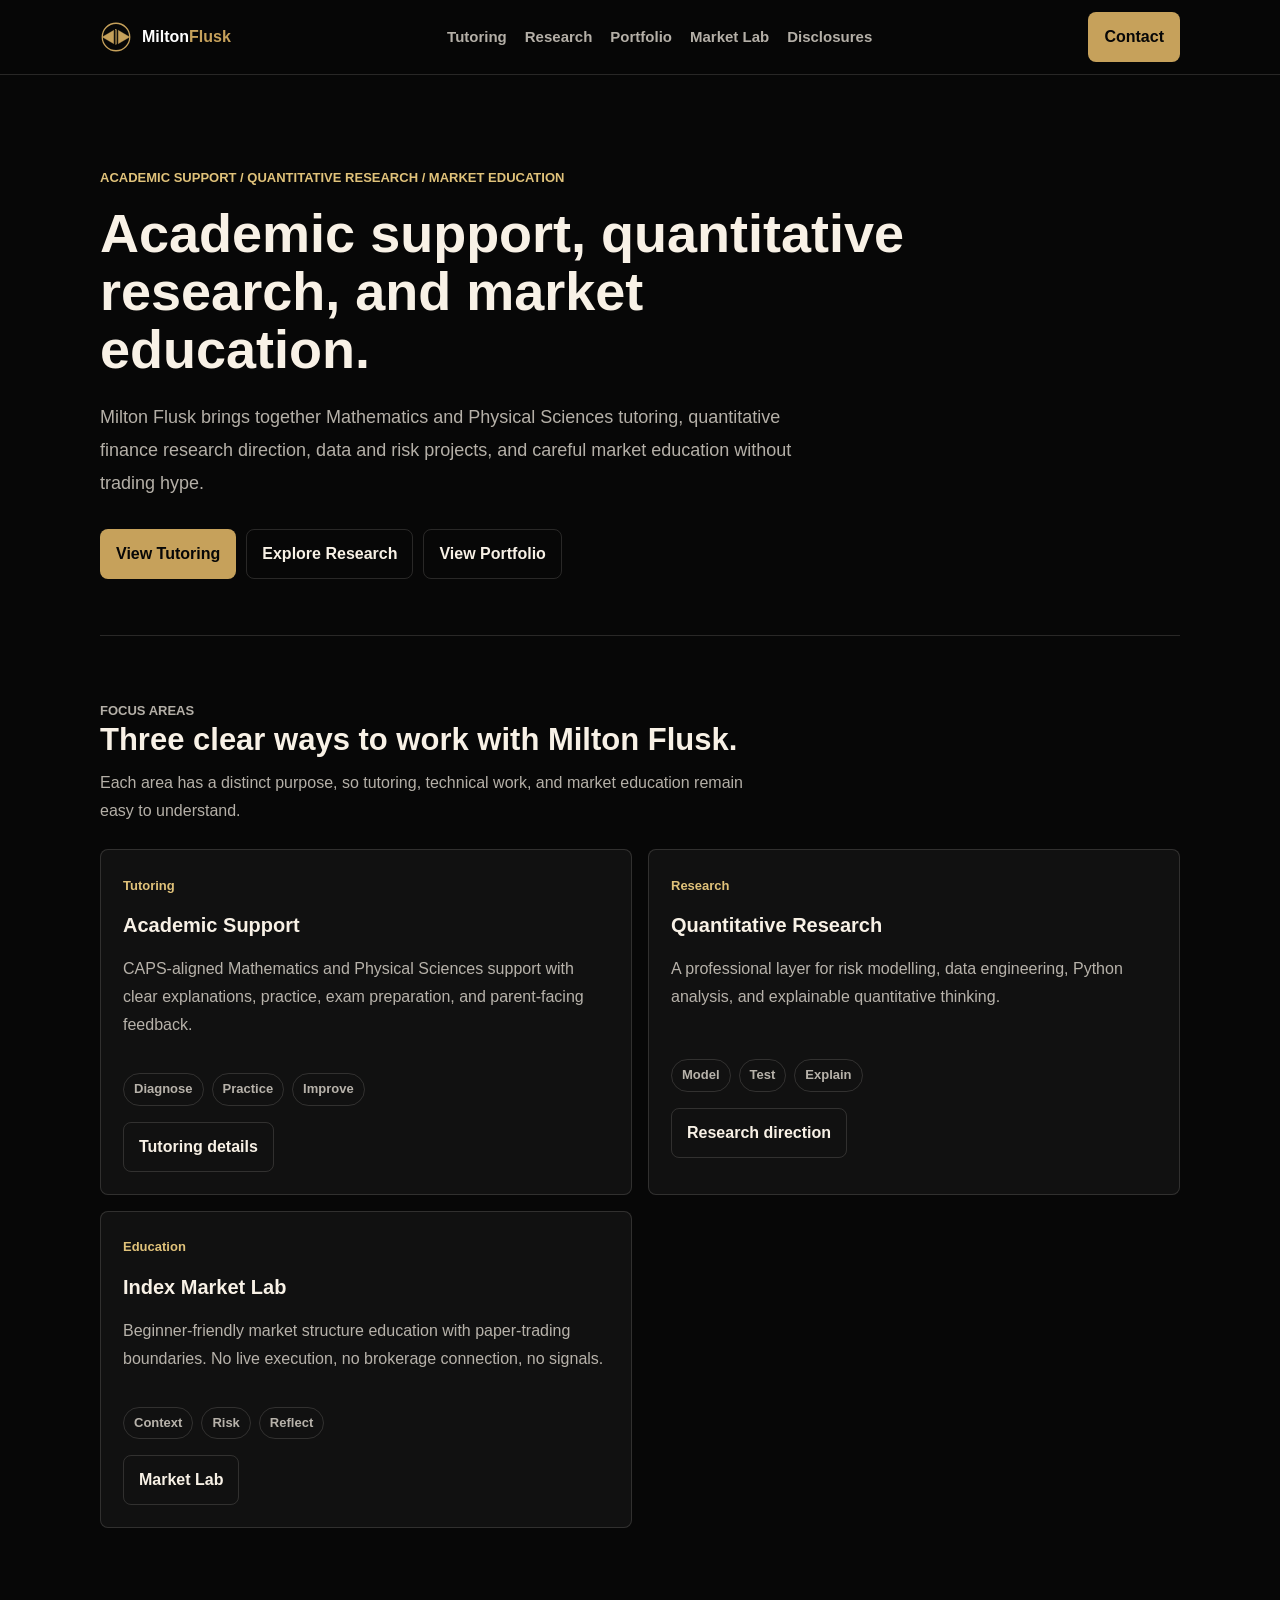
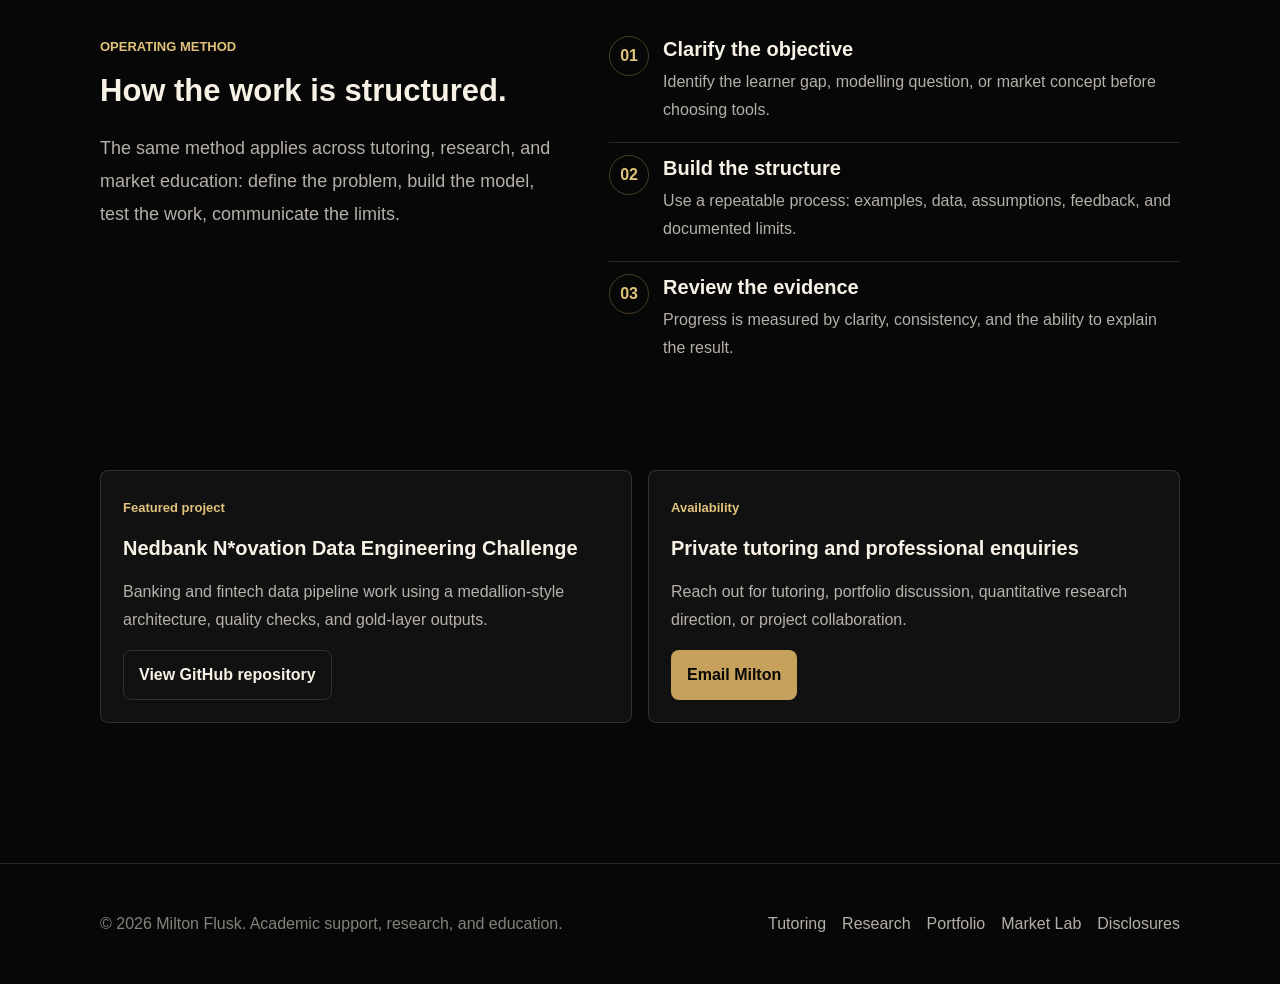
==== index.html @ 4f345296 "Simplify website design" ====
<!DOCTYPE html>
<html lang="en">

<head>
    <meta charset="UTF-8" />
    <meta name="viewport" content="width=device-width, initial-scale=1.0" />
    <title>Milton Flusk | Academic Support, Quantitative Research & Market Education</title>
    <meta name="description"
        content="Milton Flusk offers Mathematics and Physical Sciences tutoring, quantitative research direction, data and risk projects, and beginner-friendly market education." />
    <link rel="stylesheet" href="css/style.css" />
    <link rel="icon" type="image/svg+xml"
        href="data:image/svg+xml,%3Csvg%20xmlns%3D%27http%3A//www.w3.org/2000/svg%27%20viewBox%3D%270%200%20100%20100%27%3E%3Ccircle%20cx%3D%2750%27%20cy%3D%2750%27%20r%3D%2745%27%20fill%3D%27%2523c6a15b%27/%3E%3Cpolygon%20points%3D%275%2C50%2043%2C28%2043%2C72%27%20fill%3D%27%2523070707%27/%3E%3Cpolygon%20points%3D%2795%2C50%2057%2C28%2057%2C72%27%20fill%3D%27%2523070707%27/%3E%3Cline%20x1%3D%2750%27%20y1%3D%2725%27%20x2%3D%2750%27%20y2%3D%2775%27%20stroke%3D%27%2523070707%27%20stroke-width%3D%273%27/%3E%3C/svg%3E" />
</head>

<body>
    <a class="skip-link" href="#main-content">Skip to main content</a>

    <header class="site-header">
        <div class="shell site-nav">
            <a class="brand" href="index.html" aria-label="Milton Flusk home">
                <svg class="brand-mark" viewBox="0 0 100 100" aria-hidden="true" focusable="false">
                    <circle class="mark-ring" cx="50" cy="50" r="43"></circle>
                    <polygon class="mark-left" points="7,50 43,29 43,71"></polygon>
                    <polygon class="mark-right" points="93,50 57,29 57,71"></polygon>
                    <rect class="mark-line" x="49" y="27" width="2.5" height="46"></rect>
                </svg>
                <span>Milton<span>Flusk</span></span>
            </a>
            <nav class="nav-links" data-nav-links aria-label="Primary navigation">
                <a href="tutoring/index.html">Tutoring</a>
                <a href="research/index.html">Research</a>
                <a href="portfolio/index.html">Portfolio</a>
                <a href="market-lab/index.html">Market Lab</a>
                <a href="disclosures/index.html">Disclosures</a>
            </nav>
            <a class="nav-cta" href="mailto:info@miltonflusk.com?subject=Milton%20Flusk%20Enquiry">Contact</a>
            <button class="mobile-toggle" type="button" data-mobile-toggle aria-expanded="false"
                aria-label="Toggle navigation">
                <span></span><span></span><span></span>
            </button>
        </div>
    </header>

    <main class="page-main" id="main-content">
        <section class="shell hero">
            <div class="hero-copy">
                <p class="eyebrow">Academic Support / Quantitative Research / Market Education</p>
                <h1>Academic support, quantitative research, and market education.</h1>
                <p class="lead">
                    Milton Flusk brings together Mathematics and Physical Sciences tutoring, quantitative finance
                    research direction, data and risk projects, and careful market education without trading hype.
                </p>
                <div class="actions">
                    <a class="btn" href="tutoring/index.html">View Tutoring</a>
                    <a class="btn-secondary" href="research/index.html">Explore Research</a>
                    <a class="btn-secondary" href="portfolio/index.html">View Portfolio</a>
                </div>
            </div>
        </section>

        <section class="shell section">
            <div class="section-head">
                <div>
                    <p class="eyebrow">Focus areas</p>
                    <h2>Three clear ways to work with Milton Flusk.</h2>
                </div>
                <p>Each area has a distinct purpose, so tutoring, technical work, and market education remain easy to
                    understand.</p>
            </div>

            <div class="grid three">
                <article class="panel accent path-card">
                    <div>
                        <div class="path-topline">
                            <span class="tag">Tutoring</span>
                        </div>
                        <h3>Academic Support</h3>
                        <p>
                            CAPS-aligned Mathematics and Physical Sciences support with clear explanations, practice,
                            exam preparation, and parent-facing feedback.
                        </p>
                    </div>
                    <div>
                        <div class="checkpoint-strip" aria-label="Academic checkpoints">
                            <span class="step-chip">Diagnose</span>
                            <span class="step-chip">Practice</span>
                            <span class="step-chip">Improve</span>
                        </div>
                        <a class="btn-secondary" href="tutoring/index.html">Tutoring details</a>
                    </div>
                </article>

                <article class="panel teal path-card">
                    <div>
                        <div class="path-topline">
                            <span class="tag teal">Research</span>
                        </div>
                        <h3>Quantitative Research</h3>
                        <p>
                            A professional layer for risk modelling, data engineering, Python analysis, and explainable
                            quantitative thinking.
                        </p>
                    </div>
                    <div>
                        <div class="checkpoint-strip" aria-label="Research checkpoints">
                            <span class="step-chip">Model</span>
                            <span class="step-chip">Test</span>
                            <span class="step-chip">Explain</span>
                        </div>
                        <a class="btn-secondary" href="research/index.html">Research direction</a>
                    </div>
                </article>

                <article class="panel red path-card">
                    <div>
                        <div class="path-topline">
                            <span class="tag red">Education</span>
                        </div>
                        <h3>Index Market Lab</h3>
                        <p>
                            Beginner-friendly market structure education with paper-trading boundaries. No live
                            execution, no brokerage connection, no signals.
                        </p>
                    </div>
                    <div>
                        <div class="checkpoint-strip" aria-label="Market Lab checkpoints">
                            <span class="step-chip">Context</span>
                            <span class="step-chip">Risk</span>
                            <span class="step-chip">Reflect</span>
                        </div>
                        <a class="btn-secondary" href="market-lab/index.html">Market Lab</a>
                    </div>
                </article>
            </div>
        </section>

        <section class="shell section split">
            <div>
                <p class="eyebrow">Operating method</p>
                <h2>How the work is structured.</h2>
                <p class="lead">
                    The same method applies across tutoring, research, and market education: define the problem, build
                    the model, test the work, communicate the limits.
                </p>
            </div>
            <div class="feature-list">
                <div class="feature-row">
                    <div class="feature-index">01</div>
                    <div>
                        <h3>Clarify the objective</h3>
                        <p>Identify the learner gap, modelling question, or market concept before choosing tools.</p>
                    </div>
                </div>
                <div class="feature-row">
                    <div class="feature-index">02</div>
                    <div>
                        <h3>Build the structure</h3>
                        <p>Use a repeatable process: examples, data, assumptions, feedback, and documented limits.</p>
                    </div>
                </div>
                <div class="feature-row">
                    <div class="feature-index">03</div>
                    <div>
                        <h3>Review the evidence</h3>
                        <p>Progress is measured by clarity, consistency, and the ability to explain the result.</p>
                    </div>
                </div>
            </div>
        </section>

        <section class="shell section">
            <div class="grid two">
                <article class="panel">
                    <span class="tag green">Featured project</span>
                    <h3>Nedbank N*ovation Data Engineering Challenge</h3>
                    <p>
                        Banking and fintech data pipeline work using a medallion-style architecture, quality checks, and
                        gold-layer outputs.
                    </p>
                    <a class="btn-secondary"
                        href="https://github.com/MiltonFlusk/novation-data-engineering-challenge" target="_blank"
                        rel="noreferrer">View GitHub repository</a>
                </article>
                <article class="panel">
                    <span class="tag">Availability</span>
                    <h3>Private tutoring and professional enquiries</h3>
                    <p>
                        Reach out for tutoring, portfolio discussion, quantitative research direction, or project
                        collaboration.
                    </p>
                    <a class="btn" href="mailto:info@miltonflusk.com?subject=Milton%20Flusk%20Enquiry">Email Milton</a>
                </article>
            </div>
        </section>
    </main>

    <footer class="site-footer">
        <div class="shell footer-inner">
            <p>&copy; 2026 Milton Flusk. Academic support, research, and education.</p>
            <nav class="footer-links" aria-label="Footer navigation">
                <a href="tutoring/index.html">Tutoring</a>
                <a href="research/index.html">Research</a>
                <a href="portfolio/index.html">Portfolio</a>
                <a href="market-lab/index.html">Market Lab</a>
                <a href="disclosures/index.html">Disclosures</a>
            </nav>
        </div>
    </footer>

    <script src="js/script.js"></script>
</body>

</html>
---- css/style.css ----
/* Milton Flusk Website - Calm Academic Brand System */

:root {
    --ink: #070707;
    --ink-2: #10100e;
    --surface: rgba(255, 255, 255, 0.045);
    --surface-soft: rgba(255, 255, 255, 0.028);
    --line: rgba(247, 241, 230, 0.14);
    --line-strong: rgba(198, 161, 91, 0.34);
    --text: #f8f1e6;
    --muted: rgba(248, 241, 230, 0.72);
    --soft: rgba(248, 241, 230, 0.52);
    --gold: #c6a15b;
    --gold-2: #e0c27a;
    --teal: #8ccfca;
    --green: #a8d7a3;
    --red: #e4a09b;
    --radius: 8px;
}

* {
    box-sizing: border-box;
}

html {
    scroll-behavior: smooth;
}

body {
    margin: 0;
    min-height: 100vh;
    background: var(--ink);
    color: var(--text);
    font-family: Inter, "DM Sans", Arial, sans-serif;
    line-height: 1.75;
    overflow-x: hidden;
}

::selection {
    background: var(--gold);
    color: var(--ink);
}

:focus-visible {
    outline: 3px solid var(--gold-2);
    outline-offset: 3px;
}

a {
    color: inherit;
    transition: color 0.18s ease, border-color 0.18s ease, background 0.18s ease;
}

button,
input,
textarea,
select {
    font: inherit;
}

img,
canvas {
    max-width: 100%;
}

.shell {
    width: min(1080px, calc(100% - 40px));
    margin: 0 auto;
}

.skip-link {
    position: fixed;
    left: 16px;
    top: 16px;
    z-index: 120;
    transform: translateY(-160%);
    border-radius: var(--radius);
    background: var(--gold-2);
    color: var(--ink);
    padding: 10px 14px;
    text-decoration: none;
    font-weight: 800;
}

.skip-link:focus {
    transform: translateY(0);
}

.site-header {
    position: sticky;
    top: 0;
    z-index: 80;
    border-bottom: 1px solid var(--line);
    background: rgba(7, 7, 7, 0.94);
    backdrop-filter: blur(12px);
}

.site-nav {
    min-height: 74px;
    display: flex;
    align-items: center;
    justify-content: space-between;
    gap: 22px;
}

.brand {
    display: inline-flex;
    align-items: center;
    gap: 10px;
    color: #fff;
    font-weight: 800;
    text-decoration: none;
}

.brand-mark {
    width: 32px;
    height: 32px;
    flex: 0 0 32px;
}

.brand-mark .mark-ring {
    fill: transparent;
    stroke: var(--gold);
    stroke-width: 4;
}

.brand-mark .mark-left,
.brand-mark .mark-right,
.brand-mark .mark-line {
    fill: var(--gold);
    stroke: var(--gold);
}

.brand span span {
    color: var(--gold);
}

.nav-links {
    display: flex;
    align-items: center;
    justify-content: flex-end;
    gap: 18px;
    flex-wrap: wrap;
}

.nav-links a {
    color: var(--muted);
    text-decoration: none;
    font-size: 15px;
    font-weight: 650;
    letter-spacing: 0;
}

.nav-links a:hover,
.nav-links a[aria-current="page"] {
    color: var(--gold-2);
}

.nav-cta,
.btn,
.btn-secondary,
.btn-danger {
    display: inline-flex;
    align-items: center;
    justify-content: center;
    min-height: 44px;
    border-radius: var(--radius);
    padding: 10px 15px;
    border: 1px solid transparent;
    color: inherit;
    font-weight: 750;
    text-decoration: none;
    cursor: pointer;
}

.nav-cta,
.btn {
    background: var(--gold);
    color: var(--ink);
}

.nav-cta:hover,
.btn:hover {
    background: var(--gold-2);
}

.btn-secondary {
    border-color: var(--line);
    background: transparent;
    color: var(--text);
}

.btn-secondary:hover {
    border-color: var(--line-strong);
    color: var(--gold-2);
}

.btn-danger {
    border-color: rgba(228, 160, 155, 0.42);
    background: rgba(228, 160, 155, 0.08);
    color: #ffdeda;
}

.mobile-toggle {
    display: none;
    width: 44px;
    height: 44px;
    border: 1px solid var(--line);
    border-radius: var(--radius);
    background: transparent;
    color: var(--text);
    cursor: pointer;
}

.mobile-toggle span {
    display: block;
    width: 18px;
    height: 2px;
    margin: 5px auto;
    background: currentColor;
}

.page-main {
    padding: 34px 0 86px;
}

.hero {
    display: grid;
    grid-template-columns: minmax(0, 1fr) minmax(260px, 360px);
    gap: 44px;
    align-items: center;
    padding: 58px 0 56px;
    border-bottom: 1px solid var(--line);
}

.hero.compact {
    grid-template-columns: minmax(0, 1fr) minmax(240px, 320px);
}

.hero-copy {
    min-width: 0;
}

.hero-copy:only-child {
    grid-column: 1 / -1;
}

.eyebrow {
    margin: 0 0 14px;
    color: var(--gold-2);
    font-size: 13px;
    font-weight: 800;
    letter-spacing: 0;
    text-transform: uppercase;
}

h1,
h2,
h3,
p {
    overflow-wrap: anywhere;
}

h1 {
    max-width: 820px;
    margin: 0;
    font-size: 54px;
    line-height: 1.08;
    letter-spacing: 0;
}

h2 {
    margin: 0;
    font-size: 31px;
    line-height: 1.18;
    letter-spacing: 0;
}

h3 {
    margin: 0;
    font-size: 20px;
    line-height: 1.35;
}

.lead {
    max-width: 720px;
    margin: 22px 0 0;
    color: var(--muted);
    font-size: 18px;
    line-height: 1.85;
}

.actions {
    display: flex;
    flex-wrap: wrap;
    gap: 10px;
    margin-top: 28px;
}

.graphic-panel {
    position: relative;
    min-height: auto;
    border: 1px solid var(--line);
    border-left: 3px solid var(--gold);
    border-radius: var(--radius);
    background: var(--surface-soft);
    padding: 22px;
    overflow: hidden;
}

.graphic-overlay {
    position: static;
    display: grid;
    gap: 8px;
}

.graphic-title {
    margin: 0;
    color: #fff;
    font-weight: 800;
}

.graphic-caption {
    margin: 0;
    color: var(--muted);
    font-size: 15px;
}

.section {
    padding: 54px 0;
}

.mission-panel,
.next-step-panel {
    display: grid;
    grid-template-columns: minmax(0, 0.9fr) minmax(0, 1.1fr);
    gap: 22px;
    align-items: start;
    border-top: 1px solid var(--line);
    border-bottom: 1px solid var(--line);
    background: transparent;
    padding: 34px 0;
    box-shadow: none;
}

.mission-panel h2,
.next-step-panel h2 {
    margin-top: 8px;
}

.mission-panel p,
.next-step-panel p {
    color: var(--muted);
}

.path-card {
    min-height: 0;
    display: grid;
    gap: 18px;
}

.path-topline {
    display: flex;
    align-items: center;
    justify-content: space-between;
    gap: 10px;
    flex-wrap: wrap;
}

.level-tag,
.step-chip {
    display: inline-flex;
    align-items: center;
    min-height: 28px;
    border: 1px solid var(--line);
    border-radius: 999px;
    padding: 4px 10px;
    color: var(--muted);
    background: transparent;
    font-size: 13px;
    font-weight: 700;
}

.checkpoint-strip {
    display: flex;
    gap: 8px;
    flex-wrap: wrap;
    margin-top: 16px;
}

.checkpoint-strip + .btn,
.checkpoint-strip + .btn-secondary {
    margin-top: 16px;
}

.section-head {
    max-width: 800px;
    margin-bottom: 24px;
}

.section-head p {
    max-width: 680px;
    margin: 10px 0 0;
    color: var(--muted);
}

.grid {
    display: grid;
    gap: 16px;
}

.grid.two {
    grid-template-columns: repeat(2, minmax(0, 1fr));
}

.grid.three,
.grid.four {
    grid-template-columns: repeat(2, minmax(0, 1fr));
}

.panel {
    border: 1px solid var(--line);
    border-radius: var(--radius);
    background: var(--surface);
    padding: 22px;
}

.panel:hover {
    border-color: var(--line-strong);
}

.panel.accent,
.panel.teal,
.panel.red {
    border-color: var(--line);
    background: var(--surface);
}

.panel p,
.panel li {
    color: var(--muted);
}

.panel p:last-child,
.panel ul:last-child,
.panel ol:last-child {
    margin-bottom: 0;
}

.panel ul,
.panel ol {
    padding-left: 20px;
}

.tag {
    display: inline-flex;
    align-items: center;
    min-height: 28px;
    margin-bottom: 12px;
    border-radius: 999px;
    color: var(--gold-2);
    font-size: 13px;
    font-weight: 800;
    letter-spacing: 0;
}

.tag.teal,
.tag.green,
.tag.red {
    color: var(--gold-2);
    background: transparent;
}

.feature-list {
    display: grid;
    gap: 12px;
}

.feature-row {
    display: grid;
    grid-template-columns: 40px minmax(0, 1fr);
    gap: 14px;
    align-items: start;
    border-bottom: 1px solid var(--line);
    padding: 0 0 18px;
}

.feature-row:last-child {
    border-bottom: 0;
    padding-bottom: 0;
}

.feature-index {
    display: grid;
    place-items: center;
    width: 40px;
    height: 40px;
    border: 1px solid var(--line-strong);
    border-radius: 50%;
    color: var(--gold-2);
    font-weight: 800;
}

.feature-row p {
    margin: 5px 0 0;
    color: var(--muted);
}

.split {
    display: grid;
    grid-template-columns: minmax(0, 0.9fr) minmax(0, 1.1fr);
    gap: 42px;
    align-items: start;
}

.table-panel {
    overflow-x: auto;
}

.data-table {
    width: 100%;
    min-width: 640px;
    border-collapse: collapse;
}

.data-table th,
.data-table td {
    padding: 14px;
    border-bottom: 1px solid var(--line);
    text-align: left;
    vertical-align: top;
}

.data-table th {
    color: var(--gold-2);
    font-size: 14px;
}

.data-table td {
    color: var(--muted);
}

.timeline {
    display: grid;
    gap: 14px;
}

.timeline-item {
    display: grid;
    grid-template-columns: 92px minmax(0, 1fr);
    gap: 16px;
    border-bottom: 1px solid var(--line);
    padding-bottom: 18px;
}

.timeline-item:last-child {
    border-bottom: 0;
    padding-bottom: 0;
}

.timeline-item time {
    color: var(--gold-2);
    font-weight: 800;
}

.form-grid {
    display: grid;
    grid-template-columns: repeat(2, minmax(0, 1fr));
    gap: 16px;
}

.field {
    display: grid;
    gap: 7px;
}

.field.full {
    grid-column: 1 / -1;
}

.field label {
    color: var(--text);
    font-weight: 750;
}

.field input,
.field select,
.field textarea {
    width: 100%;
    border: 1px solid var(--line);
    border-radius: var(--radius);
    background: rgba(255, 255, 255, 0.035);
    color: #fff;
    padding: 12px;
    outline: none;
}

.field textarea {
    min-height: 118px;
    resize: vertical;
}

.field input:focus,
.field select:focus,
.field textarea:focus {
    border-color: var(--gold);
    box-shadow: 0 0 0 3px rgba(198, 161, 91, 0.14);
}

.notice {
    border-left: 3px solid var(--red);
    border-radius: var(--radius);
    background: rgba(228, 160, 155, 0.08);
    color: #ffe0dc;
    padding: 18px;
}

.comfort-note {
    border: 1px solid var(--line);
    border-radius: var(--radius);
    background: var(--surface-soft);
    color: var(--muted);
    padding: 18px;
}

.site-footer {
    border-top: 1px solid var(--line);
    background: var(--ink);
    padding: 30px 0;
    color: var(--soft);
}

.footer-inner {
    display: flex;
    align-items: center;
    justify-content: space-between;
    gap: 18px;
    flex-wrap: wrap;
}

.footer-links {
    display: flex;
    flex-wrap: wrap;
    gap: 16px;
}

.footer-links a {
    color: var(--muted);
    text-decoration: none;
}

.footer-links a:hover {
    color: var(--gold-2);
}

.fade-in,
.fade-in.show {
    opacity: 1;
    transform: none;
    transition: none;
}

@media (max-width: 980px) {
    .site-nav {
        min-height: 66px;
    }

    .mobile-toggle {
        display: inline-block;
    }

    .nav-links {
        position: absolute;
        left: 20px;
        right: 20px;
        top: 76px;
        display: none;
        align-items: stretch;
        flex-direction: column;
        gap: 0;
        border: 1px solid var(--line);
        border-radius: var(--radius);
        background: rgba(7, 7, 7, 0.98);
        padding: 8px;
    }

    .nav-links.open {
        display: flex;
    }

    .nav-links a {
        padding: 11px 10px;
    }

    .nav-cta {
        display: none;
    }

    .hero,
    .hero.compact,
    .mission-panel,
    .next-step-panel,
    .split,
    .grid.two,
    .grid.three,
    .grid.four {
        grid-template-columns: 1fr;
    }

    .hero {
        gap: 26px;
        padding: 44px 0 46px;
    }
}

@media (max-width: 640px) {
    .shell {
        width: min(100% - 28px, 1080px);
    }

    .page-main {
        padding-top: 18px;
    }

    .hero {
        padding-top: 34px;
    }

    h1 {
        font-size: 40px;
    }

    h2 {
        font-size: 27px;
    }

    .lead {
        font-size: 16px;
    }

    .form-grid,
    .timeline-item {
        grid-template-columns: 1fr;
    }

    .panel {
        padding: 18px;
    }
}

@media (prefers-reduced-motion: reduce) {
    html {
        scroll-behavior: auto;
    }

    a,
    button {
        transition: none;
    }
}
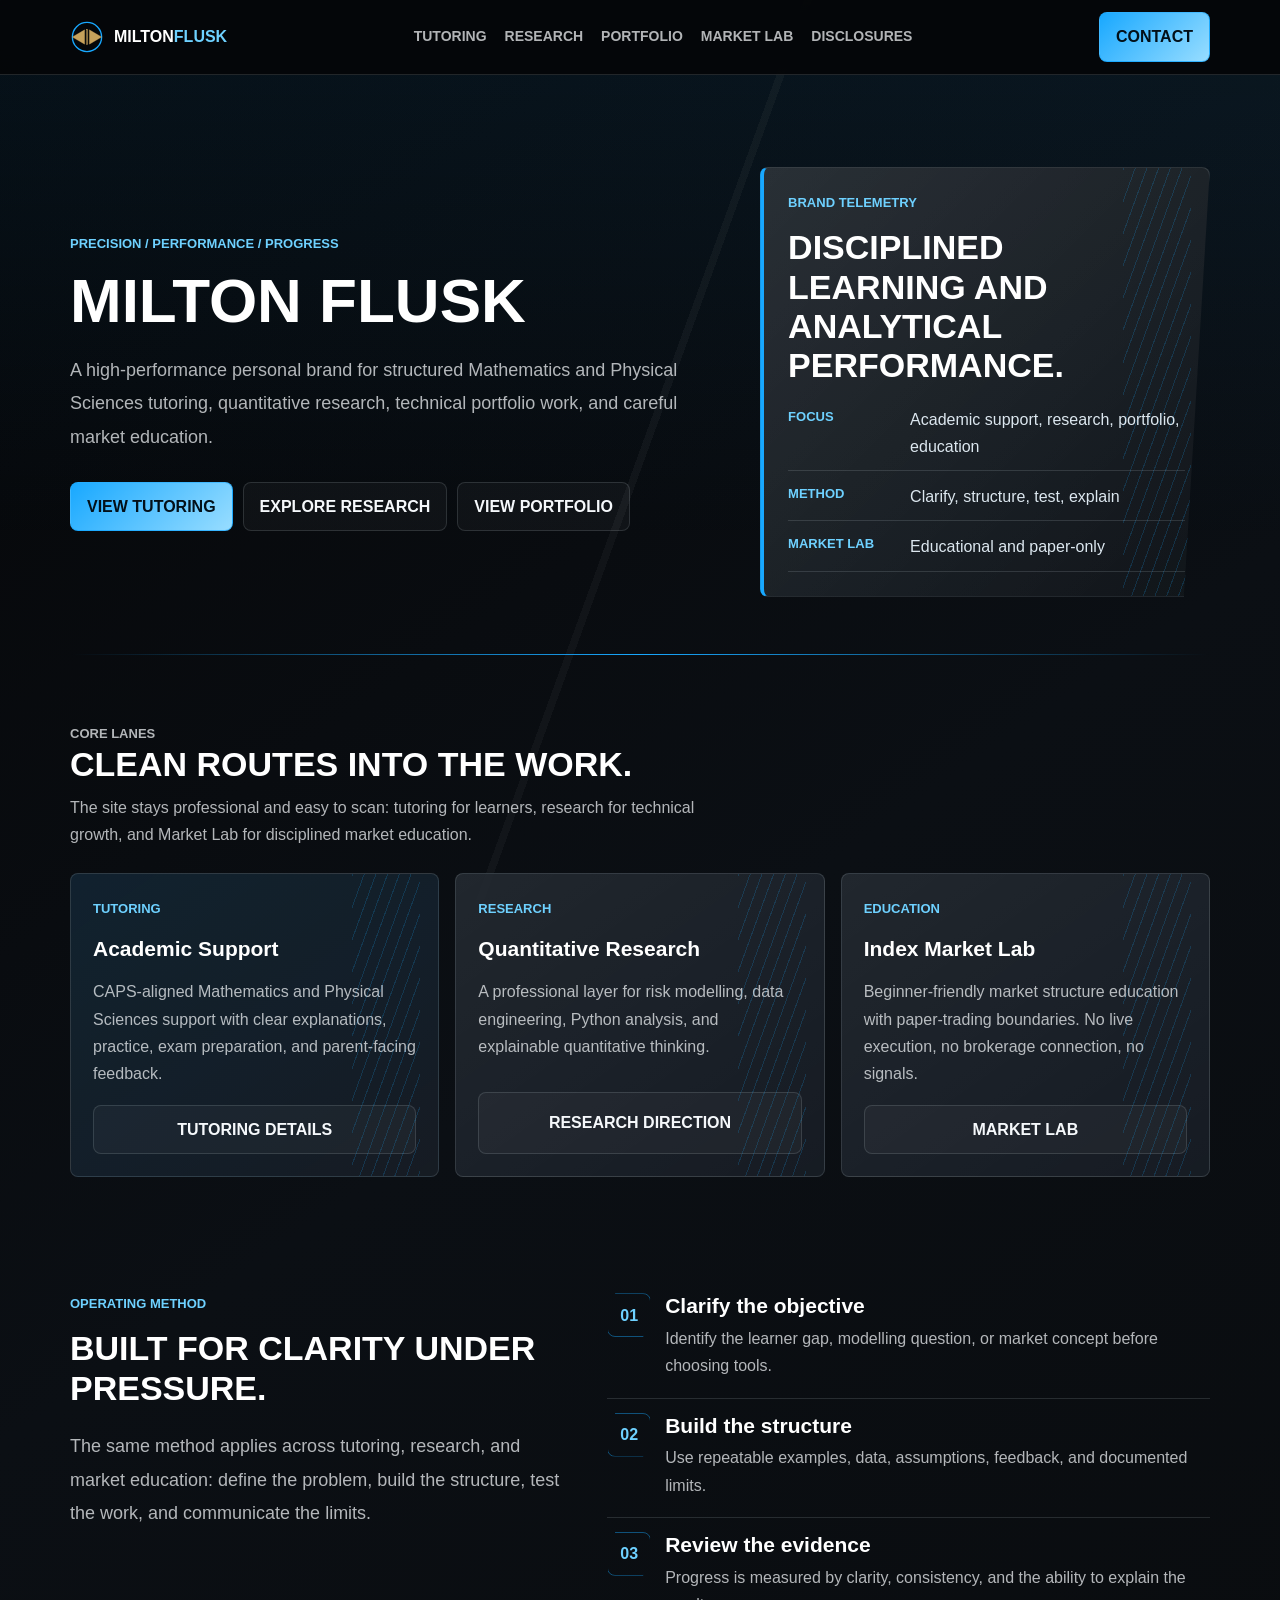
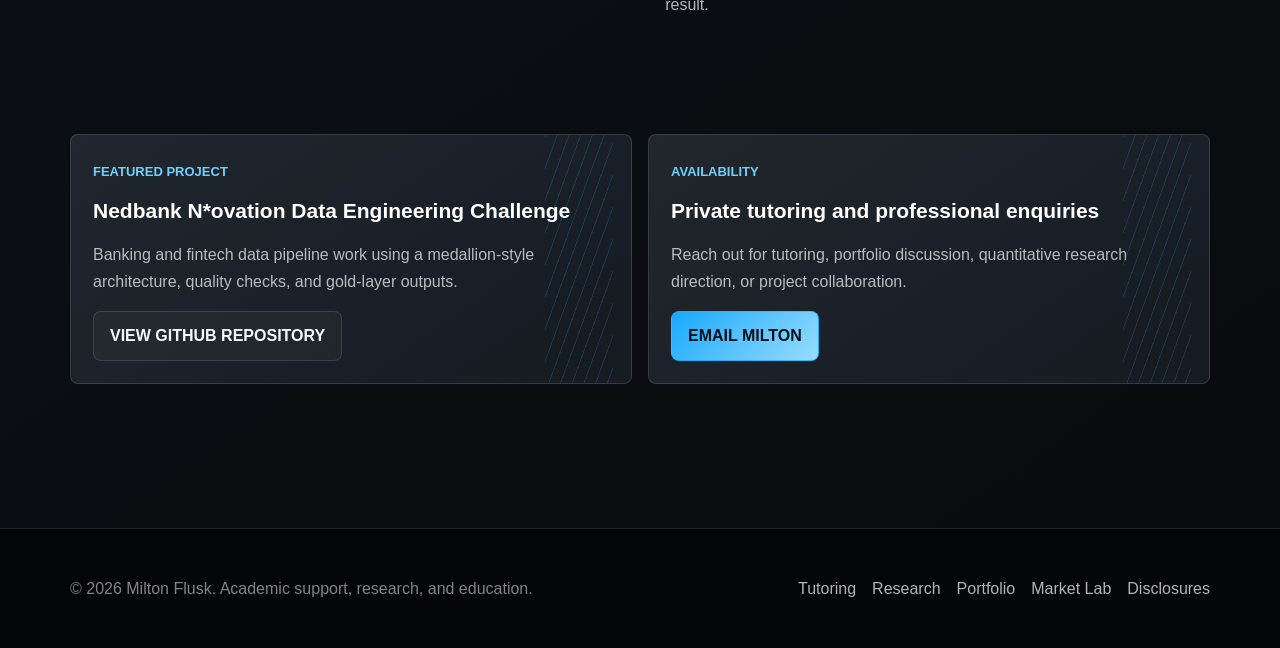
==== commit 96f3309c: "Apply motorsport-inspired redesign" ====
--- a/index.html
+++ b/index.html
@@ -9,7 +9,7 @@
         content="Milton Flusk offers Mathematics and Physical Sciences tutoring, quantitative research direction, data and risk projects, and beginner-friendly market education." />
     <link rel="stylesheet" href="css/style.css" />
     <link rel="icon" type="image/svg+xml"
-        href="data:image/svg+xml,%3Csvg%20xmlns%3D%27http%3A//www.w3.org/2000/svg%27%20viewBox%3D%270%200%20100%20100%27%3E%3Ccircle%20cx%3D%2750%27%20cy%3D%2750%27%20r%3D%2745%27%20fill%3D%27%2523c6a15b%27/%3E%3Cpolygon%20points%3D%275%2C50%2043%2C28%2043%2C72%27%20fill%3D%27%2523070707%27/%3E%3Cpolygon%20points%3D%2795%2C50%2057%2C28%2057%2C72%27%20fill%3D%27%2523070707%27/%3E%3Cline%20x1%3D%2750%27%20y1%3D%2725%27%20x2%3D%2750%27%20y2%3D%2775%27%20stroke%3D%27%2523070707%27%20stroke-width%3D%273%27/%3E%3C/svg%3E" />
+        href="data:image/svg+xml,%3Csvg%20xmlns%3D%27http%3A//www.w3.org/2000/svg%27%20viewBox%3D%270%200%20100%20100%27%3E%3Ccircle%20cx%3D%2750%27%20cy%3D%2750%27%20r%3D%2745%27%20fill%3D%27%252318a8ff%27/%3E%3Cpolygon%20points%3D%275%2C50%2043%2C28%2043%2C72%27%20fill%3D%27%2523070707%27/%3E%3Cpolygon%20points%3D%2795%2C50%2057%2C28%2057%2C72%27%20fill%3D%27%2523070707%27/%3E%3Cline%20x1%3D%2750%27%20y1%3D%2725%27%20x2%3D%2750%27%20y2%3D%2775%27%20stroke%3D%27%2523070707%27%20stroke-width%3D%273%27/%3E%3C/svg%3E" />
 </head>
 
 <body>
@@ -44,11 +44,11 @@
     <main class="page-main" id="main-content">
         <section class="shell hero">
             <div class="hero-copy">
-                <p class="eyebrow">Academic Support / Quantitative Research / Market Education</p>
-                <h1>Academic support, quantitative research, and market education.</h1>
+                <p class="eyebrow">Precision / Performance / Progress</p>
+                <h1>Milton Flusk</h1>
                 <p class="lead">
-                    Milton Flusk brings together Mathematics and Physical Sciences tutoring, quantitative finance
-                    research direction, data and risk projects, and careful market education without trading hype.
+                    A high-performance personal brand for structured Mathematics and Physical Sciences tutoring,
+                    quantitative research, technical portfolio work, and careful market education.
                 </p>
                 <div class="actions">
                     <a class="btn" href="tutoring/index.html">View Tutoring</a>
@@ -56,16 +56,35 @@
                     <a class="btn-secondary" href="portfolio/index.html">View Portfolio</a>
                 </div>
             </div>
+
+            <aside class="performance-panel" aria-label="Milton Flusk focus summary">
+                <p class="eyebrow">Brand telemetry</p>
+                <h2>Disciplined learning and analytical performance.</h2>
+                <div class="spec-grid">
+                    <div class="spec-row">
+                        <span>Focus</span>
+                        <span>Academic support, research, portfolio, education</span>
+                    </div>
+                    <div class="spec-row">
+                        <span>Method</span>
+                        <span>Clarify, structure, test, explain</span>
+                    </div>
+                    <div class="spec-row">
+                        <span>Market Lab</span>
+                        <span>Educational and paper-only</span>
+                    </div>
+                </div>
+            </aside>
         </section>
 
         <section class="shell section">
             <div class="section-head">
-                <div>
-                    <p class="eyebrow">Focus areas</p>
-                    <h2>Three clear ways to work with Milton Flusk.</h2>
-                </div>
-                <p>Each area has a distinct purpose, so tutoring, technical work, and market education remain easy to
-                    understand.</p>
+                <p class="eyebrow">Core lanes</p>
+                <h2>Clean routes into the work.</h2>
+                <p>
+                    The site stays professional and easy to scan: tutoring for learners, research for technical growth,
+                    and Market Lab for disciplined market education.
+                </p>
             </div>
 
             <div class="grid three">
@@ -80,20 +99,13 @@
                             exam preparation, and parent-facing feedback.
                         </p>
                     </div>
-                    <div>
-                        <div class="checkpoint-strip" aria-label="Academic checkpoints">
-                            <span class="step-chip">Diagnose</span>
-                            <span class="step-chip">Practice</span>
-                            <span class="step-chip">Improve</span>
-                        </div>
-                        <a class="btn-secondary" href="tutoring/index.html">Tutoring details</a>
-                    </div>
-                </article>
-
-                <article class="panel teal path-card">
+                    <a class="btn-secondary" href="tutoring/index.html">Tutoring details</a>
+                </article>
+
+                <article class="panel path-card">
                     <div>
                         <div class="path-topline">
-                            <span class="tag teal">Research</span>
+                            <span class="tag">Research</span>
                         </div>
                         <h3>Quantitative Research</h3>
                         <p>
@@ -101,20 +113,13 @@
                             quantitative thinking.
                         </p>
                     </div>
-                    <div>
-                        <div class="checkpoint-strip" aria-label="Research checkpoints">
-                            <span class="step-chip">Model</span>
-                            <span class="step-chip">Test</span>
-                            <span class="step-chip">Explain</span>
-                        </div>
-                        <a class="btn-secondary" href="research/index.html">Research direction</a>
-                    </div>
-                </article>
-
-                <article class="panel red path-card">
+                    <a class="btn-secondary" href="research/index.html">Research direction</a>
+                </article>
+
+                <article class="panel path-card">
                     <div>
                         <div class="path-topline">
-                            <span class="tag red">Education</span>
+                            <span class="tag">Education</span>
                         </div>
                         <h3>Index Market Lab</h3>
                         <p>
@@ -122,14 +127,7 @@
                             execution, no brokerage connection, no signals.
                         </p>
                     </div>
-                    <div>
-                        <div class="checkpoint-strip" aria-label="Market Lab checkpoints">
-                            <span class="step-chip">Context</span>
-                            <span class="step-chip">Risk</span>
-                            <span class="step-chip">Reflect</span>
-                        </div>
-                        <a class="btn-secondary" href="market-lab/index.html">Market Lab</a>
-                    </div>
+                    <a class="btn-secondary" href="market-lab/index.html">Market Lab</a>
                 </article>
             </div>
         </section>
@@ -137,10 +135,10 @@
         <section class="shell section split">
             <div>
                 <p class="eyebrow">Operating method</p>
-                <h2>How the work is structured.</h2>
+                <h2>Built for clarity under pressure.</h2>
                 <p class="lead">
                     The same method applies across tutoring, research, and market education: define the problem, build
-                    the model, test the work, communicate the limits.
+                    the structure, test the work, and communicate the limits.
                 </p>
             </div>
             <div class="feature-list">
@@ -155,7 +153,7 @@
                     <div class="feature-index">02</div>
                     <div>
                         <h3>Build the structure</h3>
-                        <p>Use a repeatable process: examples, data, assumptions, feedback, and documented limits.</p>
+                        <p>Use repeatable examples, data, assumptions, feedback, and documented limits.</p>
                     </div>
                 </div>
                 <div class="feature-row">
@@ -171,7 +169,7 @@
         <section class="shell section">
             <div class="grid two">
                 <article class="panel">
-                    <span class="tag green">Featured project</span>
+                    <span class="tag">Featured project</span>
                     <h3>Nedbank N*ovation Data Engineering Challenge</h3>
                     <p>
                         Banking and fintech data pipeline work using a medallion-style architecture, quality checks, and
--- a/css/style.css
+++ b/css/style.css
@@ -1,21 +1,24 @@
-/* Milton Flusk Website - Calm Academic Brand System */
+/* Milton Flusk Website - Motorsport-Inspired Professional Brand */
 
 :root {
-    --ink: #070707;
-    --ink-2: #10100e;
-    --surface: rgba(255, 255, 255, 0.045);
-    --surface-soft: rgba(255, 255, 255, 0.028);
-    --line: rgba(247, 241, 230, 0.14);
-    --line-strong: rgba(198, 161, 91, 0.34);
-    --text: #f8f1e6;
-    --muted: rgba(248, 241, 230, 0.72);
-    --soft: rgba(248, 241, 230, 0.52);
+    --black: #050608;
+    --charcoal: #0b0f14;
+    --steel: #141b22;
+    --steel-2: #1d2730;
+    --panel: rgba(18, 25, 32, 0.88);
+    --panel-soft: rgba(255, 255, 255, 0.045);
+    --line: rgba(220, 231, 239, 0.14);
+    --line-strong: rgba(24, 168, 255, 0.44);
+    --text: #f5f8fb;
+    --muted: rgba(245, 248, 251, 0.72);
+    --soft: rgba(245, 248, 251, 0.52);
+    --blue: #18a8ff;
+    --blue-2: #6ed1ff;
+    --silver: #dce7ef;
     --gold: #c6a15b;
-    --gold-2: #e0c27a;
-    --teal: #8ccfca;
-    --green: #a8d7a3;
-    --red: #e4a09b;
+    --red: #ff8b86;
     --radius: 8px;
+    --shadow: 0 24px 70px rgba(0, 0, 0, 0.42);
 }
 
 * {
@@ -29,26 +32,39 @@
 body {
     margin: 0;
     min-height: 100vh;
-    background: var(--ink);
+    background:
+        linear-gradient(115deg, rgba(24, 168, 255, 0.08) 0 1px, transparent 1px 86px),
+        linear-gradient(145deg, var(--black) 0%, var(--charcoal) 46%, #090b0d 100%);
     color: var(--text);
     font-family: Inter, "DM Sans", Arial, sans-serif;
-    line-height: 1.75;
+    line-height: 1.7;
     overflow-x: hidden;
 }
 
+body::before {
+    content: "";
+    position: fixed;
+    inset: 0;
+    z-index: -1;
+    pointer-events: none;
+    background:
+        linear-gradient(110deg, transparent 0 50%, rgba(255, 255, 255, 0.035) 50% 50.5%, transparent 50.5% 100%),
+        linear-gradient(180deg, rgba(24, 168, 255, 0.08), transparent 34rem);
+}
+
 ::selection {
-    background: var(--gold);
-    color: var(--ink);
+    background: var(--blue);
+    color: var(--black);
 }
 
 :focus-visible {
-    outline: 3px solid var(--gold-2);
+    outline: 3px solid var(--blue-2);
     outline-offset: 3px;
 }
 
 a {
     color: inherit;
-    transition: color 0.18s ease, border-color 0.18s ease, background 0.18s ease;
+    transition: color 0.18s ease, border-color 0.18s ease, background 0.18s ease, transform 0.18s ease;
 }
 
 button,
@@ -64,7 +80,7 @@
 }
 
 .shell {
-    width: min(1080px, calc(100% - 40px));
+    width: min(1140px, calc(100% - 40px));
     margin: 0 auto;
 }
 
@@ -75,11 +91,11 @@
     z-index: 120;
     transform: translateY(-160%);
     border-radius: var(--radius);
-    background: var(--gold-2);
-    color: var(--ink);
+    background: var(--blue-2);
+    color: var(--black);
     padding: 10px 14px;
     text-decoration: none;
-    font-weight: 800;
+    font-weight: 850;
 }
 
 .skip-link:focus {
@@ -91,8 +107,8 @@
     top: 0;
     z-index: 80;
     border-bottom: 1px solid var(--line);
-    background: rgba(7, 7, 7, 0.94);
-    backdrop-filter: blur(12px);
+    background: rgba(5, 6, 8, 0.92);
+    backdrop-filter: blur(16px);
 }
 
 .site-nav {
@@ -108,19 +124,20 @@
     align-items: center;
     gap: 10px;
     color: #fff;
-    font-weight: 800;
+    font-weight: 900;
     text-decoration: none;
+    text-transform: uppercase;
 }
 
 .brand-mark {
-    width: 32px;
-    height: 32px;
-    flex: 0 0 32px;
+    width: 34px;
+    height: 34px;
+    flex: 0 0 34px;
 }
 
 .brand-mark .mark-ring {
     fill: transparent;
-    stroke: var(--gold);
+    stroke: var(--blue);
     stroke-width: 4;
 }
 
@@ -132,7 +149,7 @@
 }
 
 .brand span span {
-    color: var(--gold);
+    color: var(--blue-2);
 }
 
 .nav-links {
@@ -145,60 +162,66 @@
 
 .nav-links a {
     color: var(--muted);
+    font-size: 14px;
+    font-weight: 750;
+    letter-spacing: 0;
     text-decoration: none;
-    font-size: 15px;
-    font-weight: 650;
-    letter-spacing: 0;
+    text-transform: uppercase;
 }
 
 .nav-links a:hover,
 .nav-links a[aria-current="page"] {
-    color: var(--gold-2);
+    color: var(--blue-2);
 }
 
 .nav-cta,
 .btn,
 .btn-secondary,
 .btn-danger {
+    min-height: 44px;
     display: inline-flex;
     align-items: center;
     justify-content: center;
-    min-height: 44px;
+    border: 1px solid transparent;
     border-radius: var(--radius);
-    padding: 10px 15px;
-    border: 1px solid transparent;
+    padding: 10px 16px;
     color: inherit;
-    font-weight: 750;
+    font-weight: 850;
+    letter-spacing: 0;
     text-decoration: none;
+    text-transform: uppercase;
     cursor: pointer;
 }
 
 .nav-cta,
 .btn {
-    background: var(--gold);
-    color: var(--ink);
+    border-color: rgba(24, 168, 255, 0.62);
+    background: linear-gradient(135deg, var(--blue), #98ddff);
+    color: #031019;
 }
 
 .nav-cta:hover,
 .btn:hover {
-    background: var(--gold-2);
+    transform: translateY(-1px);
+    background: linear-gradient(135deg, var(--blue-2), #ffffff);
 }
 
 .btn-secondary {
     border-color: var(--line);
-    background: transparent;
+    background: rgba(255, 255, 255, 0.035);
     color: var(--text);
 }
 
 .btn-secondary:hover {
     border-color: var(--line-strong);
-    color: var(--gold-2);
+    color: var(--blue-2);
+    transform: translateY(-1px);
 }
 
 .btn-danger {
-    border-color: rgba(228, 160, 155, 0.42);
-    background: rgba(228, 160, 155, 0.08);
-    color: #ffdeda;
+    border-color: rgba(255, 139, 134, 0.42);
+    background: rgba(255, 139, 134, 0.08);
+    color: #ffdfdc;
 }
 
 .mobile-toggle {
@@ -207,7 +230,7 @@
     height: 44px;
     border: 1px solid var(--line);
     border-radius: var(--radius);
-    background: transparent;
+    background: rgba(255, 255, 255, 0.04);
     color: var(--text);
     cursor: pointer;
 }
@@ -225,16 +248,27 @@
 }
 
 .hero {
-    display: grid;
-    grid-template-columns: minmax(0, 1fr) minmax(260px, 360px);
-    gap: 44px;
+    position: relative;
+    display: grid;
+    grid-template-columns: minmax(0, 1.05fr) minmax(320px, 0.72fr);
+    gap: 34px;
     align-items: center;
-    padding: 58px 0 56px;
-    border-bottom: 1px solid var(--line);
+    min-height: 520px;
+    padding: 58px 0;
+}
+
+.hero::after {
+    content: "";
+    position: absolute;
+    left: 0;
+    right: 0;
+    bottom: 0;
+    height: 1px;
+    background: linear-gradient(90deg, transparent, var(--blue), transparent);
 }
 
 .hero.compact {
-    grid-template-columns: minmax(0, 1fr) minmax(240px, 320px);
+    min-height: 410px;
 }
 
 .hero-copy {
@@ -247,9 +281,9 @@
 
 .eyebrow {
     margin: 0 0 14px;
-    color: var(--gold-2);
+    color: var(--blue-2);
     font-size: 13px;
-    font-weight: 800;
+    font-weight: 900;
     letter-spacing: 0;
     text-transform: uppercase;
 }
@@ -262,28 +296,33 @@
 }
 
 h1 {
-    max-width: 820px;
+    max-width: 860px;
     margin: 0;
-    font-size: 54px;
-    line-height: 1.08;
+    color: #fff;
+    font-size: 62px;
+    line-height: 1.02;
     letter-spacing: 0;
+    text-transform: uppercase;
 }
 
 h2 {
     margin: 0;
-    font-size: 31px;
-    line-height: 1.18;
+    color: #fff;
+    font-size: 34px;
+    line-height: 1.16;
     letter-spacing: 0;
+    text-transform: uppercase;
 }
 
 h3 {
     margin: 0;
-    font-size: 20px;
-    line-height: 1.35;
+    color: #fff;
+    font-size: 21px;
+    line-height: 1.28;
 }
 
 .lead {
-    max-width: 720px;
+    max-width: 740px;
     margin: 22px 0 0;
     color: var(--muted);
     font-size: 18px;
@@ -297,27 +336,52 @@
     margin-top: 28px;
 }
 
-.graphic-panel {
+.graphic-panel,
+.performance-panel {
     position: relative;
-    min-height: auto;
+    min-height: 280px;
     border: 1px solid var(--line);
-    border-left: 3px solid var(--gold);
+    border-left: 4px solid var(--blue);
     border-radius: var(--radius);
-    background: var(--surface-soft);
-    padding: 22px;
+    background:
+        linear-gradient(135deg, rgba(255, 255, 255, 0.09), rgba(255, 255, 255, 0.025)),
+        linear-gradient(145deg, var(--steel), #0a0f14);
+    box-shadow: var(--shadow);
     overflow: hidden;
+    padding: 24px;
+    clip-path: polygon(0 0, 100% 0, calc(100% - 26px) 100%, 0 100%);
+}
+
+.graphic-panel::before,
+.performance-panel::before,
+.panel::before {
+    content: "";
+    position: absolute;
+    top: 0;
+    right: 18px;
+    width: 68px;
+    height: 100%;
+    opacity: 0.18;
+    background: repeating-linear-gradient(110deg, var(--blue) 0 1px, transparent 1px 11px);
+    pointer-events: none;
+}
+
+.graphic-panel canvas {
+    display: none;
 }
 
 .graphic-overlay {
-    position: static;
-    display: grid;
-    gap: 8px;
+    position: relative;
+    z-index: 1;
+    display: grid;
+    gap: 10px;
 }
 
 .graphic-title {
     margin: 0;
     color: #fff;
-    font-weight: 800;
+    font-weight: 900;
+    text-transform: uppercase;
 }
 
 .graphic-caption {
@@ -326,21 +390,47 @@
     font-size: 15px;
 }
 
+.spec-grid {
+    position: relative;
+    z-index: 1;
+    display: grid;
+    gap: 12px;
+    margin-top: 20px;
+}
+
+.spec-row {
+    display: grid;
+    grid-template-columns: 110px minmax(0, 1fr);
+    gap: 12px;
+    border-bottom: 1px solid var(--line);
+    padding-bottom: 10px;
+}
+
+.spec-row span:first-child {
+    color: var(--blue-2);
+    font-size: 13px;
+    font-weight: 900;
+    text-transform: uppercase;
+}
+
+.spec-row span:last-child {
+    color: var(--silver);
+}
+
 .section {
-    padding: 54px 0;
+    padding: 58px 0;
 }
 
 .mission-panel,
 .next-step-panel {
     display: grid;
-    grid-template-columns: minmax(0, 0.9fr) minmax(0, 1.1fr);
+    grid-template-columns: minmax(0, 0.85fr) minmax(0, 1.15fr);
     gap: 22px;
     align-items: start;
     border-top: 1px solid var(--line);
     border-bottom: 1px solid var(--line);
-    background: transparent;
+    background: rgba(255, 255, 255, 0.025);
     padding: 34px 0;
-    box-shadow: none;
 }
 
 .mission-panel h2,
@@ -372,13 +462,13 @@
     display: inline-flex;
     align-items: center;
     min-height: 28px;
-    border: 1px solid var(--line);
+    border: 1px solid rgba(24, 168, 255, 0.3);
     border-radius: 999px;
     padding: 4px 10px;
-    color: var(--muted);
-    background: transparent;
+    color: var(--silver);
+    background: rgba(24, 168, 255, 0.06);
     font-size: 13px;
-    font-weight: 700;
+    font-weight: 800;
 }
 
 .checkpoint-strip {
@@ -394,7 +484,7 @@
 }
 
 .section-head {
-    max-width: 800px;
+    max-width: 820px;
     margin-bottom: 24px;
 }
 
@@ -415,14 +505,18 @@
 
 .grid.three,
 .grid.four {
-    grid-template-columns: repeat(2, minmax(0, 1fr));
+    grid-template-columns: repeat(3, minmax(0, 1fr));
 }
 
 .panel {
+    position: relative;
     border: 1px solid var(--line);
     border-radius: var(--radius);
-    background: var(--surface);
+    background:
+        linear-gradient(145deg, rgba(255, 255, 255, 0.07), rgba(255, 255, 255, 0.025)),
+        var(--panel);
     padding: 22px;
+    overflow: hidden;
 }
 
 .panel:hover {
@@ -433,7 +527,9 @@
 .panel.teal,
 .panel.red {
     border-color: var(--line);
-    background: var(--surface);
+    background:
+        linear-gradient(145deg, rgba(24, 168, 255, 0.08), rgba(255, 255, 255, 0.025)),
+        var(--panel);
 }
 
 .panel p,
@@ -457,32 +553,32 @@
     align-items: center;
     min-height: 28px;
     margin-bottom: 12px;
-    border-radius: 999px;
-    color: var(--gold-2);
+    color: var(--blue-2);
     font-size: 13px;
-    font-weight: 800;
+    font-weight: 900;
     letter-spacing: 0;
+    text-transform: uppercase;
 }
 
 .tag.teal,
 .tag.green,
 .tag.red {
-    color: var(--gold-2);
+    color: var(--blue-2);
     background: transparent;
 }
 
 .feature-list {
     display: grid;
-    gap: 12px;
+    gap: 14px;
 }
 
 .feature-row {
     display: grid;
-    grid-template-columns: 40px minmax(0, 1fr);
+    grid-template-columns: 44px minmax(0, 1fr);
     gap: 14px;
     align-items: start;
     border-bottom: 1px solid var(--line);
-    padding: 0 0 18px;
+    padding-bottom: 18px;
 }
 
 .feature-row:last-child {
@@ -493,12 +589,13 @@
 .feature-index {
     display: grid;
     place-items: center;
-    width: 40px;
-    height: 40px;
+    width: 44px;
+    height: 44px;
     border: 1px solid var(--line-strong);
-    border-radius: 50%;
-    color: var(--gold-2);
-    font-weight: 800;
+    border-radius: var(--radius);
+    color: var(--blue-2);
+    font-weight: 900;
+    clip-path: polygon(8px 0, 100% 0, calc(100% - 8px) 100%, 0 100%);
 }
 
 .feature-row p {
@@ -509,7 +606,7 @@
 .split {
     display: grid;
     grid-template-columns: minmax(0, 0.9fr) minmax(0, 1.1fr);
-    gap: 42px;
+    gap: 44px;
     align-items: start;
 }
 
@@ -532,8 +629,9 @@
 }
 
 .data-table th {
-    color: var(--gold-2);
+    color: var(--blue-2);
     font-size: 14px;
+    text-transform: uppercase;
 }
 
 .data-table td {
@@ -559,8 +657,9 @@
 }
 
 .timeline-item time {
-    color: var(--gold-2);
-    font-weight: 800;
+    color: var(--blue-2);
+    font-weight: 900;
+    text-transform: uppercase;
 }
 
 .form-grid {
@@ -580,7 +679,7 @@
 
 .field label {
     color: var(--text);
-    font-weight: 750;
+    font-weight: 800;
 }
 
 .field input,
@@ -589,7 +688,7 @@
     width: 100%;
     border: 1px solid var(--line);
     border-radius: var(--radius);
-    background: rgba(255, 255, 255, 0.035);
+    background: rgba(255, 255, 255, 0.04);
     color: #fff;
     padding: 12px;
     outline: none;
@@ -603,14 +702,14 @@
 .field input:focus,
 .field select:focus,
 .field textarea:focus {
-    border-color: var(--gold);
-    box-shadow: 0 0 0 3px rgba(198, 161, 91, 0.14);
+    border-color: var(--blue);
+    box-shadow: 0 0 0 3px rgba(24, 168, 255, 0.16);
 }
 
 .notice {
     border-left: 3px solid var(--red);
     border-radius: var(--radius);
-    background: rgba(228, 160, 155, 0.08);
+    background: rgba(255, 139, 134, 0.08);
     color: #ffe0dc;
     padding: 18px;
 }
@@ -618,14 +717,14 @@
 .comfort-note {
     border: 1px solid var(--line);
     border-radius: var(--radius);
-    background: var(--surface-soft);
+    background: var(--panel-soft);
     color: var(--muted);
     padding: 18px;
 }
 
 .site-footer {
     border-top: 1px solid var(--line);
-    background: var(--ink);
+    background: rgba(5, 6, 8, 0.96);
     padding: 30px 0;
     color: var(--soft);
 }
@@ -650,7 +749,7 @@
 }
 
 .footer-links a:hover {
-    color: var(--gold-2);
+    color: var(--blue-2);
 }
 
 .fade-in,
@@ -680,7 +779,7 @@
         gap: 0;
         border: 1px solid var(--line);
         border-radius: var(--radius);
-        background: rgba(7, 7, 7, 0.98);
+        background: rgba(5, 6, 8, 0.98);
         padding: 8px;
     }
 
@@ -708,24 +807,27 @@
     }
 
     .hero {
-        gap: 26px;
-        padding: 44px 0 46px;
+        min-height: auto;
+        gap: 28px;
+        padding: 44px 0;
+    }
+
+    .graphic-panel,
+    .performance-panel {
+        min-height: 220px;
+        clip-path: none;
     }
 }
 
 @media (max-width: 640px) {
     .shell {
-        width: min(100% - 28px, 1080px);
+        width: min(100% - 28px, 1140px);
     }
 
     .page-main {
         padding-top: 18px;
     }
 
-    .hero {
-        padding-top: 34px;
-    }
-
     h1 {
         font-size: 40px;
     }
@@ -739,7 +841,8 @@
     }
 
     .form-grid,
-    .timeline-item {
+    .timeline-item,
+    .spec-row {
         grid-template-columns: 1fr;
     }
 
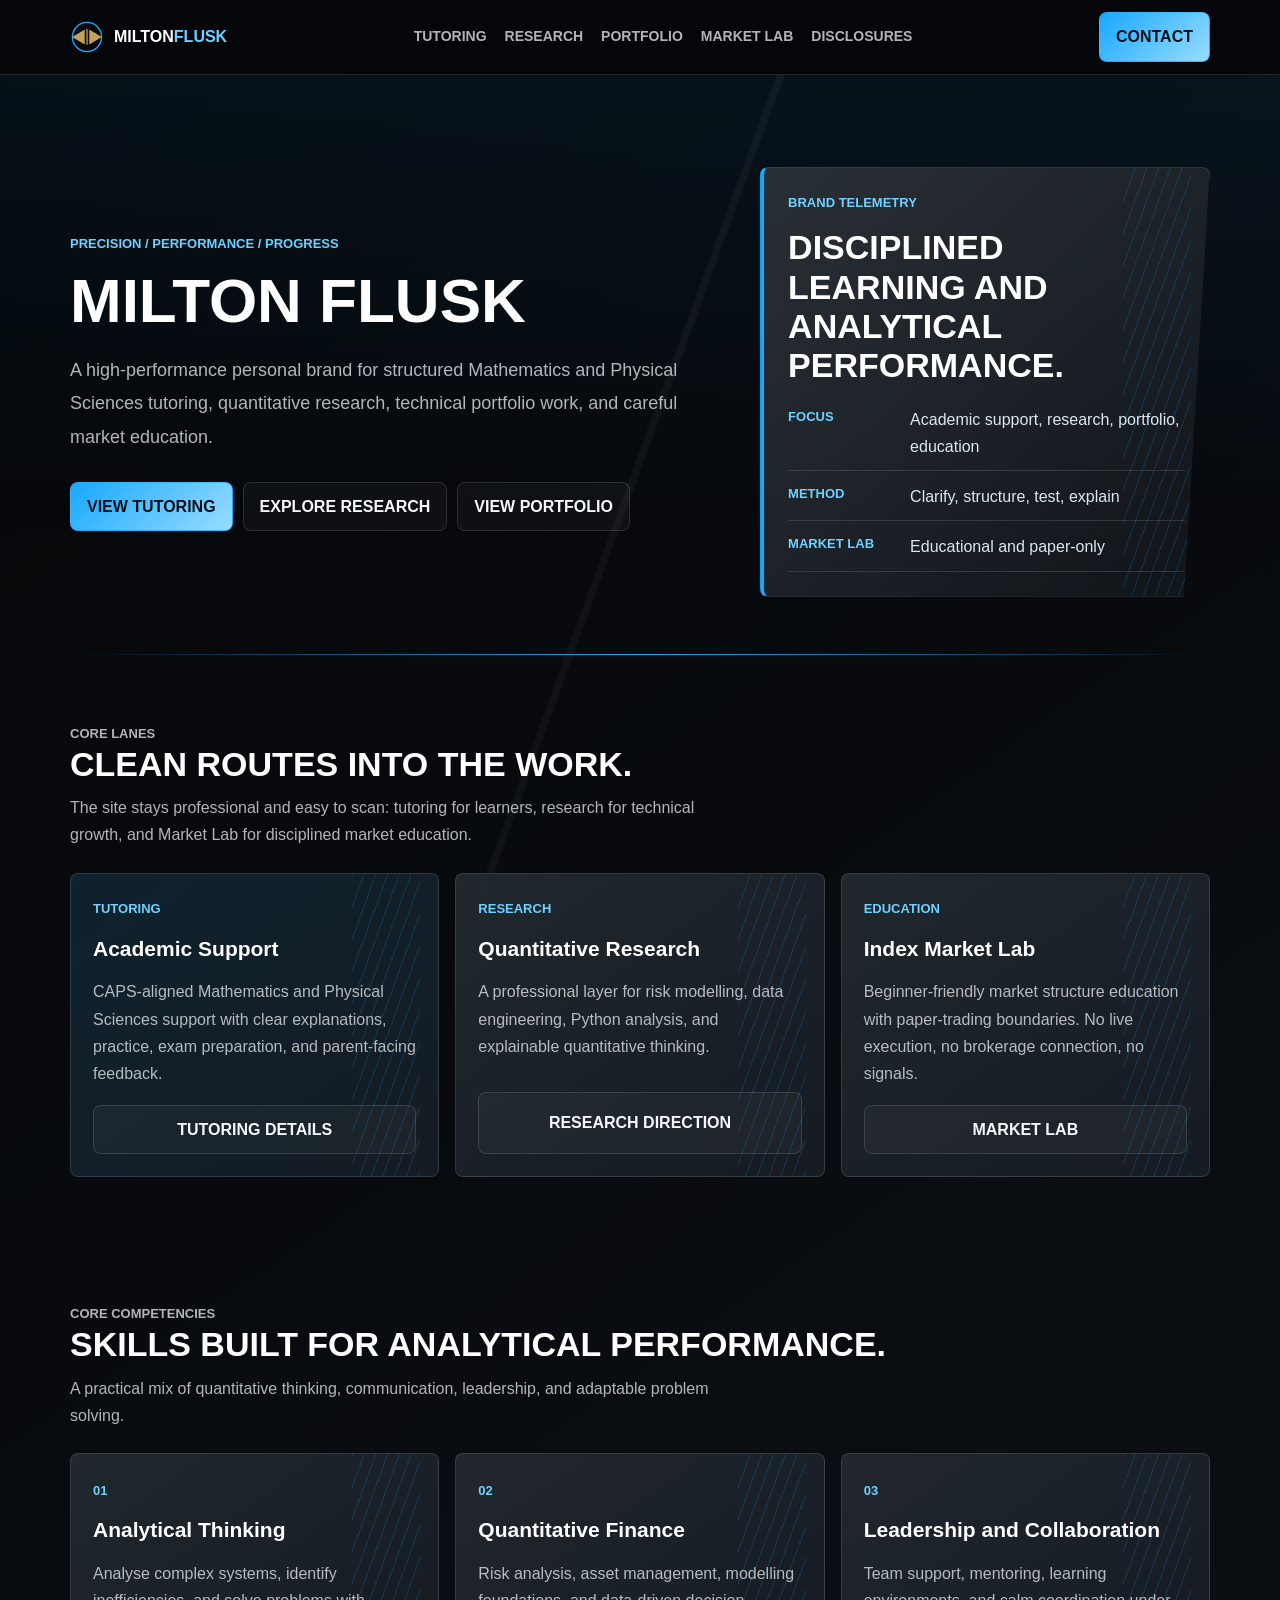
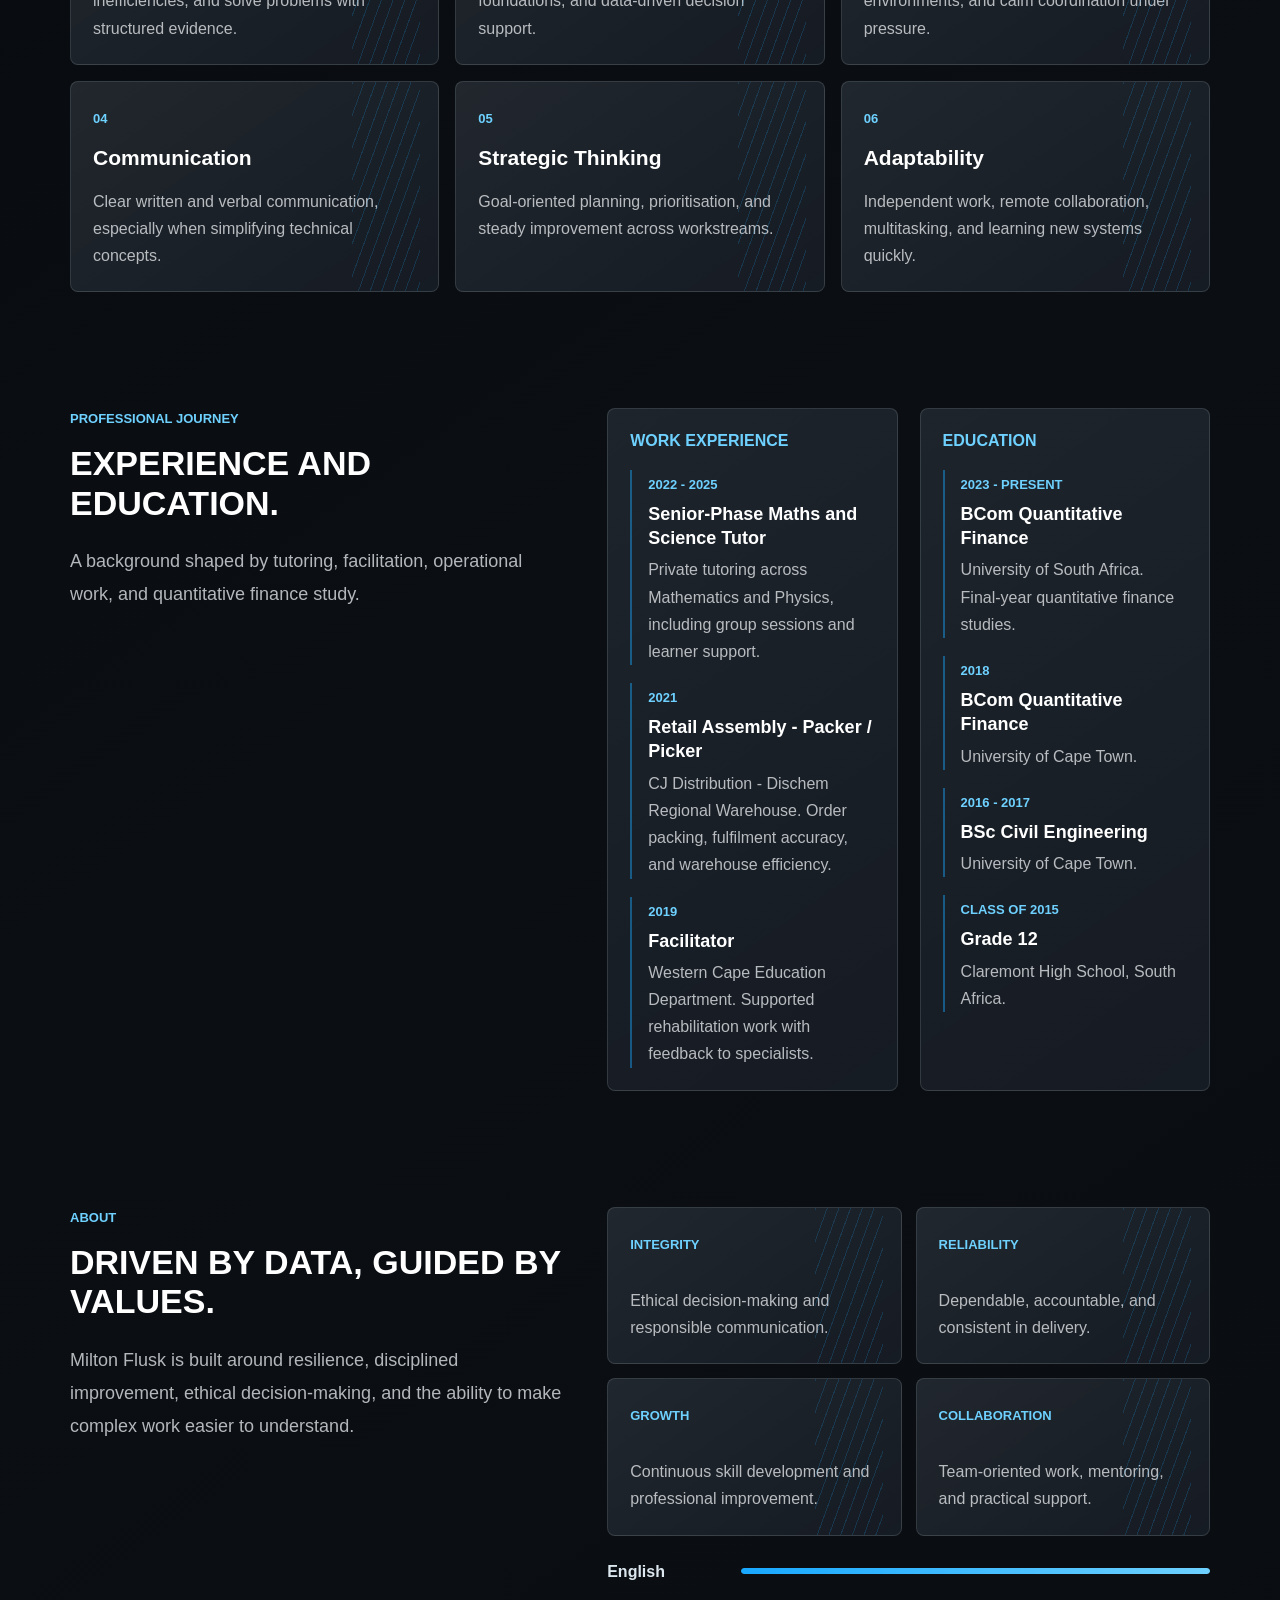
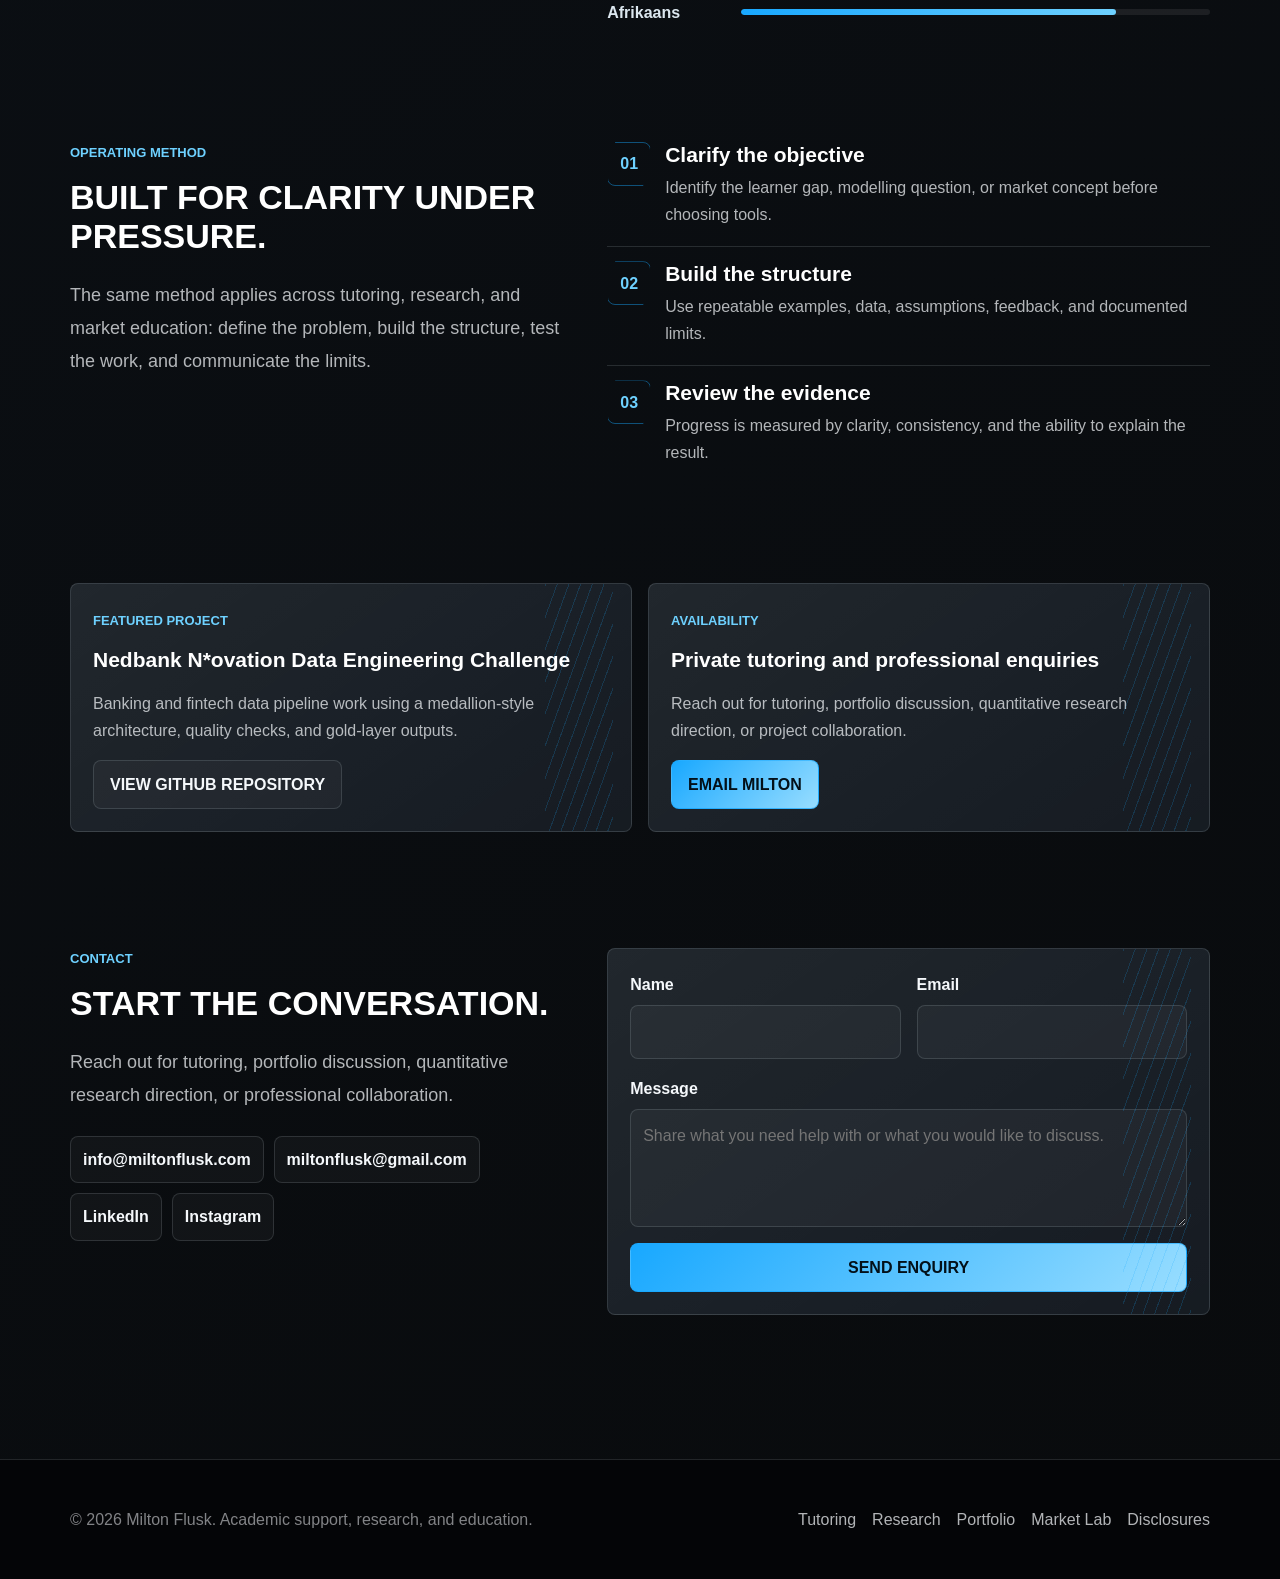
==== commit e6ff50ed: "Add profile sections from Base44 draft" ====
--- a/index.html
+++ b/index.html
@@ -132,6 +132,147 @@
             </div>
         </section>
 
+        <section class="shell section" id="skills">
+            <div class="section-head">
+                <p class="eyebrow">Core competencies</p>
+                <h2>Skills built for analytical performance.</h2>
+                <p>
+                    A practical mix of quantitative thinking, communication, leadership, and adaptable problem solving.
+                </p>
+            </div>
+
+            <div class="grid three">
+                <article class="panel">
+                    <span class="tag">01</span>
+                    <h3>Analytical Thinking</h3>
+                    <p>Analyse complex systems, identify inefficiencies, and solve problems with structured evidence.</p>
+                </article>
+                <article class="panel">
+                    <span class="tag">02</span>
+                    <h3>Quantitative Finance</h3>
+                    <p>Risk analysis, asset management, modelling foundations, and data-driven decision support.</p>
+                </article>
+                <article class="panel">
+                    <span class="tag">03</span>
+                    <h3>Leadership and Collaboration</h3>
+                    <p>Team support, mentoring, learning environments, and calm coordination under pressure.</p>
+                </article>
+                <article class="panel">
+                    <span class="tag">04</span>
+                    <h3>Communication</h3>
+                    <p>Clear written and verbal communication, especially when simplifying technical concepts.</p>
+                </article>
+                <article class="panel">
+                    <span class="tag">05</span>
+                    <h3>Strategic Thinking</h3>
+                    <p>Goal-oriented planning, prioritisation, and steady improvement across workstreams.</p>
+                </article>
+                <article class="panel">
+                    <span class="tag">06</span>
+                    <h3>Adaptability</h3>
+                    <p>Independent work, remote collaboration, multitasking, and learning new systems quickly.</p>
+                </article>
+            </div>
+        </section>
+
+        <section class="shell section split" id="experience">
+            <div>
+                <p class="eyebrow">Professional journey</p>
+                <h2>Experience and education.</h2>
+                <p class="lead">
+                    A background shaped by tutoring, facilitation, operational work, and quantitative finance study.
+                </p>
+            </div>
+            <div class="journey-grid">
+                <div class="journey-column">
+                    <h3>Work Experience</h3>
+                    <div class="journey-list">
+                        <article class="journey-item">
+                            <time>2022 - 2025</time>
+                            <h4>Senior-Phase Maths and Science Tutor</h4>
+                            <p>Private tutoring across Mathematics and Physics, including group sessions and learner support.</p>
+                        </article>
+                        <article class="journey-item">
+                            <time>2021</time>
+                            <h4>Retail Assembly - Packer / Picker</h4>
+                            <p>CJ Distribution - Dischem Regional Warehouse. Order packing, fulfilment accuracy, and warehouse efficiency.</p>
+                        </article>
+                        <article class="journey-item">
+                            <time>2019</time>
+                            <h4>Facilitator</h4>
+                            <p>Western Cape Education Department. Supported rehabilitation work with feedback to specialists.</p>
+                        </article>
+                    </div>
+                </div>
+                <div class="journey-column">
+                    <h3>Education</h3>
+                    <div class="journey-list">
+                        <article class="journey-item">
+                            <time>2023 - Present</time>
+                            <h4>BCom Quantitative Finance</h4>
+                            <p>University of South Africa. Final-year quantitative finance studies.</p>
+                        </article>
+                        <article class="journey-item">
+                            <time>2018</time>
+                            <h4>BCom Quantitative Finance</h4>
+                            <p>University of Cape Town.</p>
+                        </article>
+                        <article class="journey-item">
+                            <time>2016 - 2017</time>
+                            <h4>BSc Civil Engineering</h4>
+                            <p>University of Cape Town.</p>
+                        </article>
+                        <article class="journey-item">
+                            <time>Class of 2015</time>
+                            <h4>Grade 12</h4>
+                            <p>Claremont High School, South Africa.</p>
+                        </article>
+                    </div>
+                </div>
+            </div>
+        </section>
+
+        <section class="shell section split" id="about">
+            <div>
+                <p class="eyebrow">About</p>
+                <h2>Driven by data, guided by values.</h2>
+                <p class="lead">
+                    Milton Flusk is built around resilience, disciplined improvement, ethical decision-making, and the
+                    ability to make complex work easier to understand.
+                </p>
+            </div>
+            <div>
+                <div class="trait-grid">
+                    <article class="panel">
+                        <span class="tag">Integrity</span>
+                        <p>Ethical decision-making and responsible communication.</p>
+                    </article>
+                    <article class="panel">
+                        <span class="tag">Reliability</span>
+                        <p>Dependable, accountable, and consistent in delivery.</p>
+                    </article>
+                    <article class="panel">
+                        <span class="tag">Growth</span>
+                        <p>Continuous skill development and professional improvement.</p>
+                    </article>
+                    <article class="panel">
+                        <span class="tag">Collaboration</span>
+                        <p>Team-oriented work, mentoring, and practical support.</p>
+                    </article>
+                </div>
+                <div class="language-list" aria-label="Language proficiency">
+                    <div class="language-row">
+                        <span>English</span>
+                        <div class="language-meter"><span style="width: 100%"></span></div>
+                    </div>
+                    <div class="language-row">
+                        <span>Afrikaans</span>
+                        <div class="language-meter"><span style="width: 80%"></span></div>
+                    </div>
+                </div>
+            </div>
+        </section>
+
         <section class="shell section split">
             <div>
                 <p class="eyebrow">Operating method</p>
@@ -189,6 +330,43 @@
                     <a class="btn" href="mailto:info@miltonflusk.com?subject=Milton%20Flusk%20Enquiry">Email Milton</a>
                 </article>
             </div>
+        </section>
+
+        <section class="shell section split" id="contact">
+            <div>
+                <p class="eyebrow">Contact</p>
+                <h2>Start the conversation.</h2>
+                <p class="lead">
+                    Reach out for tutoring, portfolio discussion, quantitative research direction, or professional
+                    collaboration.
+                </p>
+                <div class="contact-list">
+                    <a href="mailto:info@miltonflusk.com">info@miltonflusk.com</a>
+                    <a href="mailto:miltonflusk@gmail.com">miltonflusk@gmail.com</a>
+                    <a href="https://www.linkedin.com/in/milton-luke-flusk" target="_blank"
+                        rel="noreferrer">LinkedIn</a>
+                    <a href="https://www.instagram.com/miltonflusk" target="_blank" rel="noreferrer">Instagram</a>
+                </div>
+            </div>
+            <form name="homepage-contact" method="POST" data-netlify="true" class="panel form-grid">
+                <input type="hidden" name="form-name" value="homepage-contact" />
+                <div class="field">
+                    <label for="contact-name">Name</label>
+                    <input id="contact-name" name="name" type="text" autocomplete="name" required />
+                </div>
+                <div class="field">
+                    <label for="contact-email">Email</label>
+                    <input id="contact-email" name="email" type="email" autocomplete="email" required />
+                </div>
+                <div class="field full">
+                    <label for="contact-message">Message</label>
+                    <textarea id="contact-message" name="message"
+                        placeholder="Share what you need help with or what you would like to discuss." required></textarea>
+                </div>
+                <div class="field full">
+                    <button class="btn" type="submit">Send Enquiry</button>
+                </div>
+            </form>
         </section>
     </main>
 
--- a/css/style.css
+++ b/css/style.css
@@ -321,6 +321,13 @@
     line-height: 1.28;
 }
 
+h4 {
+    margin: 0;
+    color: #fff;
+    font-size: 18px;
+    line-height: 1.35;
+}
+
 .lead {
     max-width: 740px;
     margin: 22px 0 0;
@@ -506,6 +513,109 @@
 .grid.three,
 .grid.four {
     grid-template-columns: repeat(3, minmax(0, 1fr));
+}
+
+.journey-grid {
+    display: grid;
+    grid-template-columns: repeat(2, minmax(0, 1fr));
+    gap: 22px;
+}
+
+.journey-column {
+    border: 1px solid var(--line);
+    border-radius: var(--radius);
+    background:
+        linear-gradient(145deg, rgba(255, 255, 255, 0.06), rgba(255, 255, 255, 0.025)),
+        var(--panel);
+    padding: 22px;
+}
+
+.journey-column > h3 {
+    margin-bottom: 18px;
+    color: var(--blue-2);
+    font-size: 16px;
+    text-transform: uppercase;
+}
+
+.journey-list {
+    display: grid;
+    gap: 18px;
+}
+
+.journey-item {
+    border-left: 2px solid var(--line-strong);
+    padding-left: 16px;
+}
+
+.journey-item time {
+    display: inline-block;
+    margin-bottom: 6px;
+    color: var(--blue-2);
+    font-size: 13px;
+    font-weight: 900;
+    text-transform: uppercase;
+}
+
+.journey-item p {
+    margin: 6px 0 0;
+    color: var(--muted);
+}
+
+.trait-grid {
+    display: grid;
+    grid-template-columns: repeat(2, minmax(0, 1fr));
+    gap: 14px;
+}
+
+.language-list {
+    display: grid;
+    gap: 14px;
+    margin-top: 22px;
+}
+
+.language-row {
+    display: grid;
+    grid-template-columns: 120px minmax(0, 1fr);
+    gap: 14px;
+    align-items: center;
+    color: var(--silver);
+    font-weight: 800;
+}
+
+.language-meter {
+    height: 6px;
+    border-radius: 999px;
+    background: rgba(255, 255, 255, 0.08);
+    overflow: hidden;
+}
+
+.language-meter span {
+    display: block;
+    height: 100%;
+    border-radius: inherit;
+    background: linear-gradient(90deg, var(--blue), var(--blue-2));
+}
+
+.contact-list {
+    display: flex;
+    flex-wrap: wrap;
+    gap: 10px;
+    margin-top: 24px;
+}
+
+.contact-list a {
+    border: 1px solid var(--line);
+    border-radius: var(--radius);
+    background: rgba(255, 255, 255, 0.035);
+    color: var(--text);
+    padding: 9px 12px;
+    text-decoration: none;
+    font-weight: 800;
+}
+
+.contact-list a:hover {
+    border-color: var(--line-strong);
+    color: var(--blue-2);
 }
 
 .panel {
@@ -800,6 +910,7 @@
     .mission-panel,
     .next-step-panel,
     .split,
+    .journey-grid,
     .grid.two,
     .grid.three,
     .grid.four {
@@ -842,7 +953,9 @@
 
     .form-grid,
     .timeline-item,
-    .spec-row {
+    .spec-row,
+    .trait-grid,
+    .language-row {
         grid-template-columns: 1fr;
     }
 
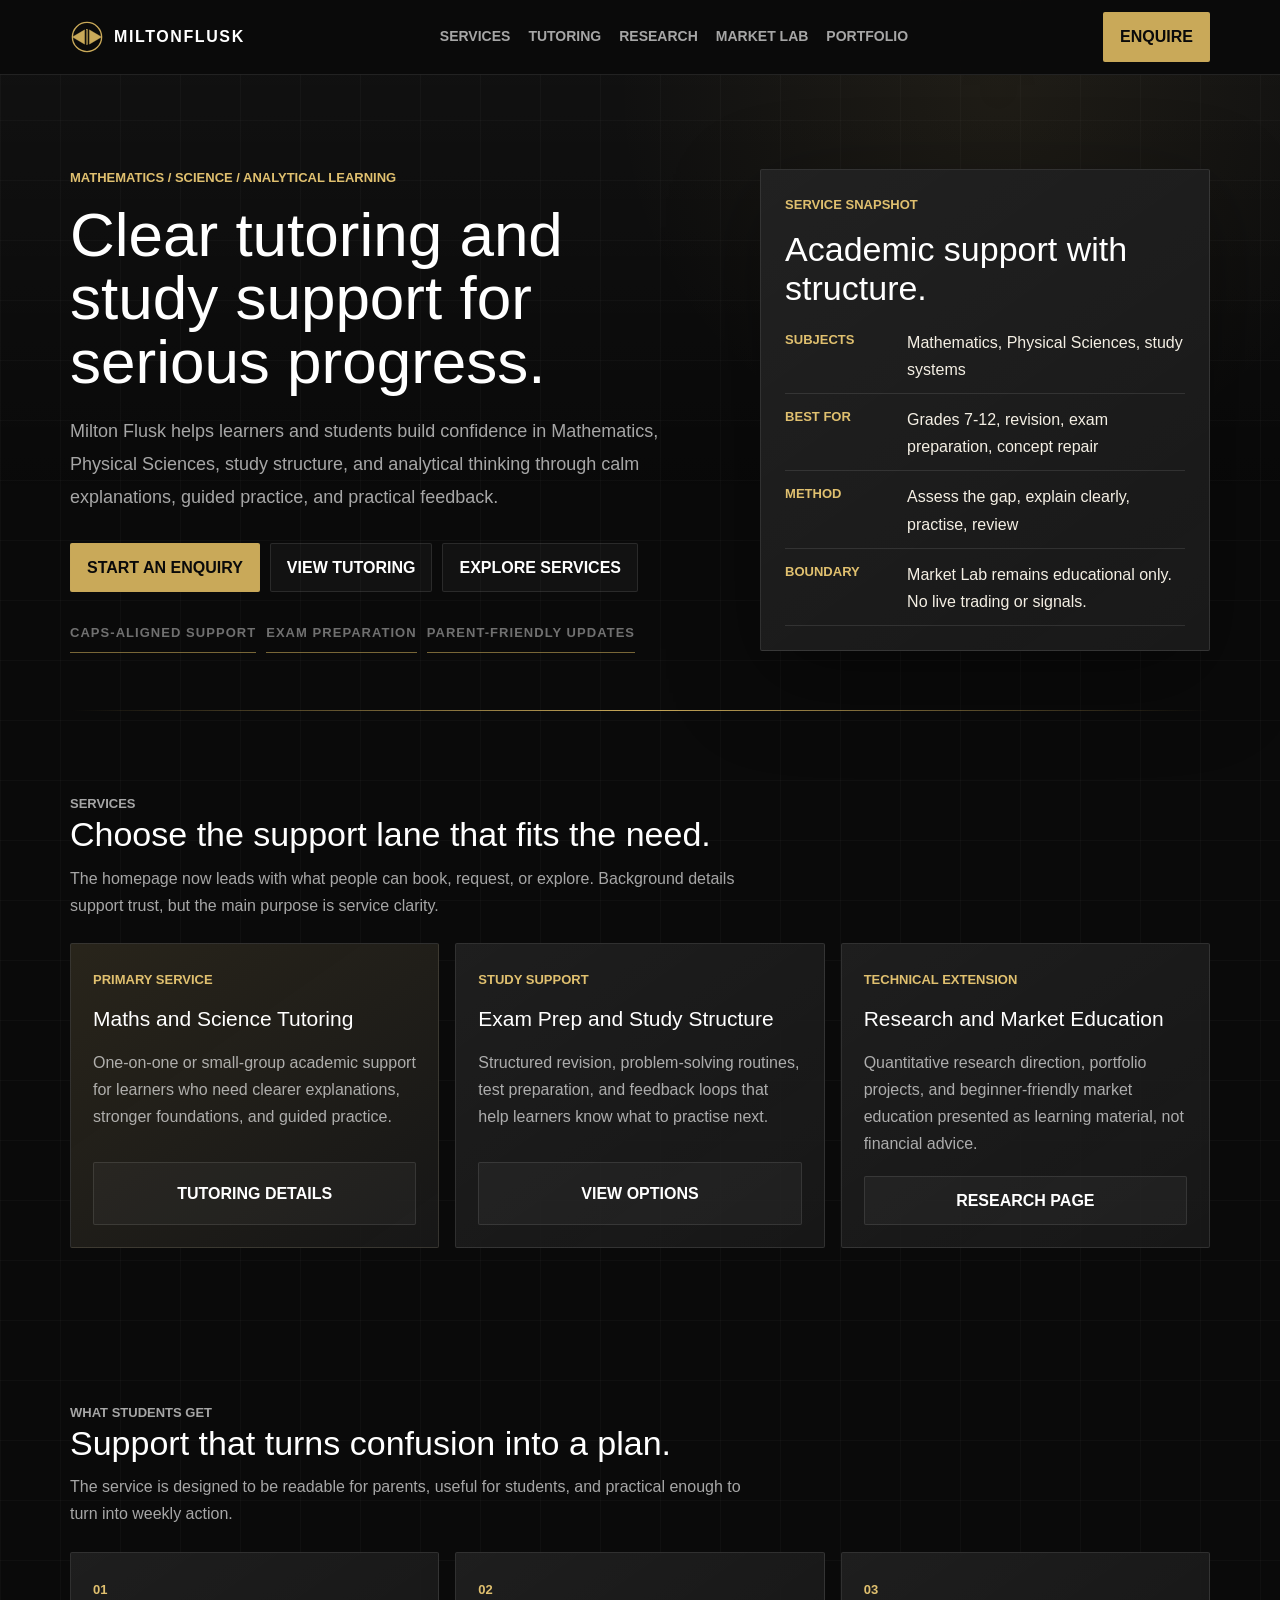
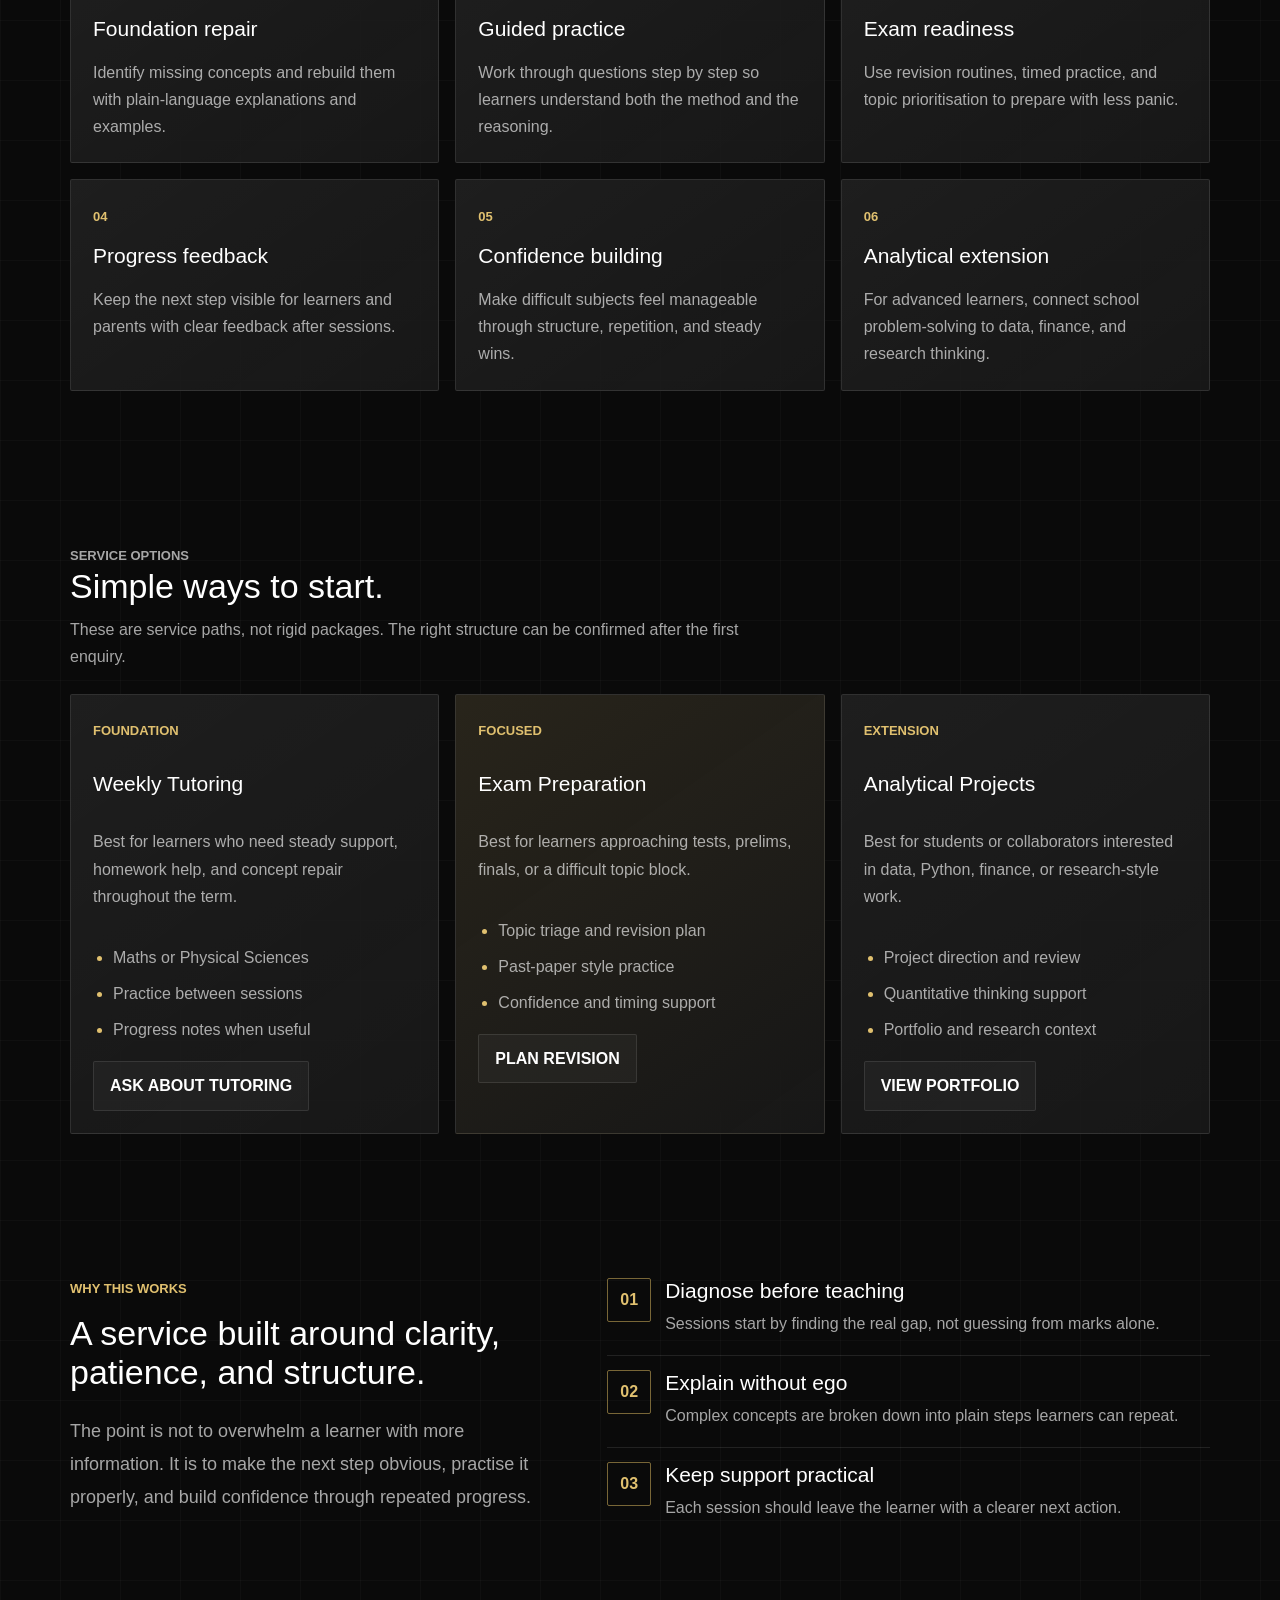
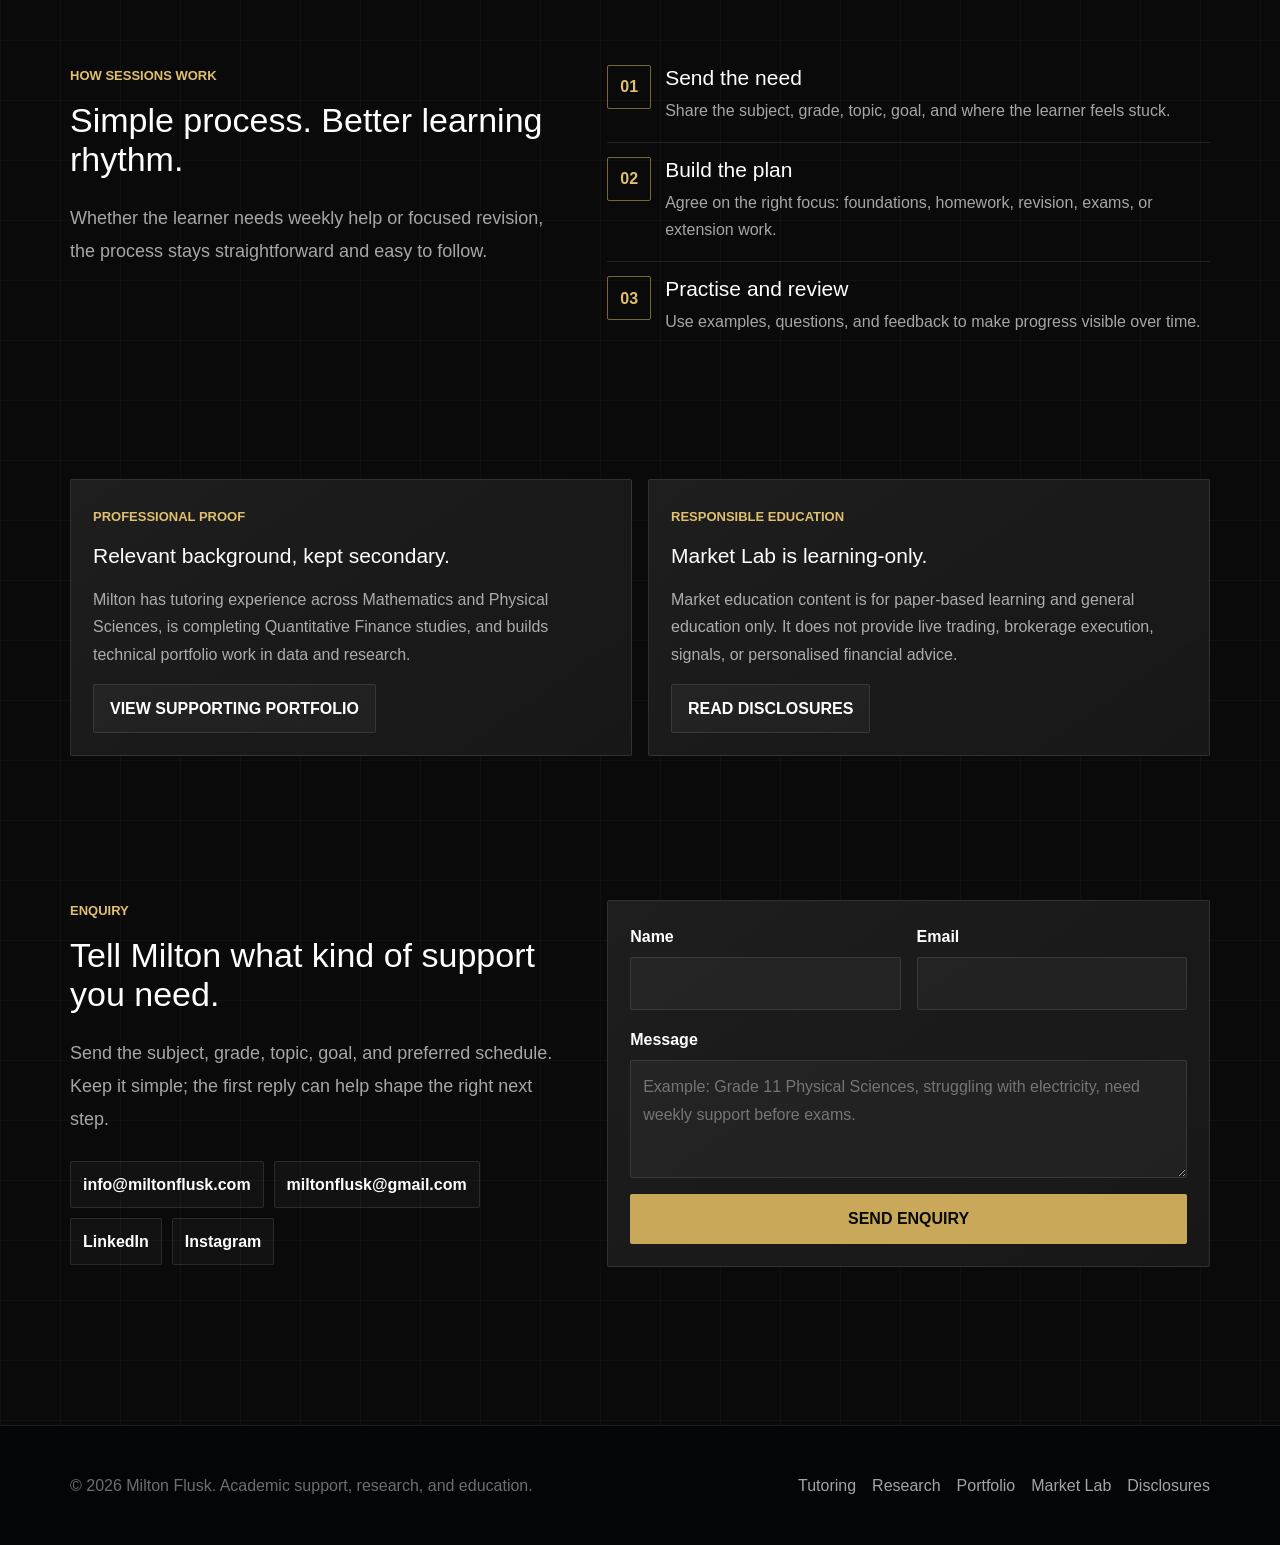
==== commit 6c647a6c: "Make homepage service first" ====
--- a/index.html
+++ b/index.html
@@ -4,12 +4,12 @@
 <head>
     <meta charset="UTF-8" />
     <meta name="viewport" content="width=device-width, initial-scale=1.0" />
-    <title>Milton Flusk | Academic Support, Quantitative Research & Market Education</title>
+    <title>Milton Flusk | Tutoring, Study Support & Analytical Learning</title>
     <meta name="description"
-        content="Milton Flusk offers Mathematics and Physical Sciences tutoring, quantitative research direction, data and risk projects, and beginner-friendly market education." />
+        content="Milton Flusk provides Mathematics and Physical Sciences tutoring, structured study support, quantitative project guidance, and responsible market education." />
     <link rel="stylesheet" href="css/style.css" />
     <link rel="icon" type="image/svg+xml"
-        href="data:image/svg+xml,%3Csvg%20xmlns%3D%27http%3A//www.w3.org/2000/svg%27%20viewBox%3D%270%200%20100%20100%27%3E%3Ccircle%20cx%3D%2750%27%20cy%3D%2750%27%20r%3D%2745%27%20fill%3D%27%252318a8ff%27/%3E%3Cpolygon%20points%3D%275%2C50%2043%2C28%2043%2C72%27%20fill%3D%27%2523070707%27/%3E%3Cpolygon%20points%3D%2795%2C50%2057%2C28%2057%2C72%27%20fill%3D%27%2523070707%27/%3E%3Cline%20x1%3D%2750%27%20y1%3D%2725%27%20x2%3D%2750%27%20y2%3D%2775%27%20stroke%3D%27%2523070707%27%20stroke-width%3D%273%27/%3E%3C/svg%3E" />
+        href="data:image/svg+xml,%3Csvg%20xmlns%3D%27http%3A//www.w3.org/2000/svg%27%20viewBox%3D%270%200%20100%20100%27%3E%3Ccircle%20cx%3D%2750%27%20cy%3D%2750%27%20r%3D%2745%27%20fill%3D%27%2523c9a959%27/%3E%3Cpolygon%20points%3D%275%2C50%2043%2C28%2043%2C72%27%20fill%3D%27%2523070707%27/%3E%3Cpolygon%20points%3D%2795%2C50%2057%2C28%2057%2C72%27%20fill%3D%27%2523070707%27/%3E%3Cline%20x1%3D%2750%27%20y1%3D%2725%27%20x2%3D%2750%27%20y2%3D%2775%27%20stroke%3D%27%2523070707%27%20stroke-width%3D%273%27/%3E%3C/svg%3E" />
 </head>
 
 <body>
@@ -27,13 +27,13 @@
                 <span>Milton<span>Flusk</span></span>
             </a>
             <nav class="nav-links" data-nav-links aria-label="Primary navigation">
+                <a href="#services">Services</a>
                 <a href="tutoring/index.html">Tutoring</a>
                 <a href="research/index.html">Research</a>
+                <a href="market-lab/index.html">Market Lab</a>
                 <a href="portfolio/index.html">Portfolio</a>
-                <a href="market-lab/index.html">Market Lab</a>
-                <a href="disclosures/index.html">Disclosures</a>
             </nav>
-            <a class="nav-cta" href="mailto:info@miltonflusk.com?subject=Milton%20Flusk%20Enquiry">Contact</a>
+            <a class="nav-cta" href="#contact">Enquire</a>
             <button class="mobile-toggle" type="button" data-mobile-toggle aria-expanded="false"
                 aria-label="Toggle navigation">
                 <span></span><span></span><span></span>
@@ -42,48 +42,58 @@
     </header>
 
     <main class="page-main" id="main-content">
-        <section class="shell hero">
+        <section class="shell hero service-hero">
             <div class="hero-copy">
-                <p class="eyebrow">Precision / Performance / Progress</p>
-                <h1>Milton Flusk</h1>
+                <p class="eyebrow">Mathematics / Science / Analytical Learning</p>
+                <h1>Clear tutoring and study support for serious progress.</h1>
                 <p class="lead">
-                    A high-performance personal brand for structured Mathematics and Physical Sciences tutoring,
-                    quantitative research, technical portfolio work, and careful market education.
+                    Milton Flusk helps learners and students build confidence in Mathematics, Physical Sciences,
+                    study structure, and analytical thinking through calm explanations, guided practice, and practical
+                    feedback.
                 </p>
                 <div class="actions">
-                    <a class="btn" href="tutoring/index.html">View Tutoring</a>
-                    <a class="btn-secondary" href="research/index.html">Explore Research</a>
-                    <a class="btn-secondary" href="portfolio/index.html">View Portfolio</a>
-                </div>
-            </div>
-
-            <aside class="performance-panel" aria-label="Milton Flusk focus summary">
-                <p class="eyebrow">Brand telemetry</p>
-                <h2>Disciplined learning and analytical performance.</h2>
+                    <a class="btn" href="#contact">Start an Enquiry</a>
+                    <a class="btn-secondary" href="tutoring/index.html">View Tutoring</a>
+                    <a class="btn-secondary" href="#services">Explore Services</a>
+                </div>
+                <div class="hero-points" aria-label="Service strengths">
+                    <span>CAPS-aligned support</span>
+                    <span>Exam preparation</span>
+                    <span>Parent-friendly updates</span>
+                </div>
+            </div>
+
+            <aside class="performance-panel service-snapshot" aria-label="Milton Flusk service summary">
+                <p class="eyebrow">Service snapshot</p>
+                <h2>Academic support with structure.</h2>
                 <div class="spec-grid">
                     <div class="spec-row">
-                        <span>Focus</span>
-                        <span>Academic support, research, portfolio, education</span>
+                        <span>Subjects</span>
+                        <span>Mathematics, Physical Sciences, study systems</span>
+                    </div>
+                    <div class="spec-row">
+                        <span>Best for</span>
+                        <span>Grades 7-12, revision, exam preparation, concept repair</span>
                     </div>
                     <div class="spec-row">
                         <span>Method</span>
-                        <span>Clarify, structure, test, explain</span>
+                        <span>Assess the gap, explain clearly, practise, review</span>
                     </div>
                     <div class="spec-row">
-                        <span>Market Lab</span>
-                        <span>Educational and paper-only</span>
+                        <span>Boundary</span>
+                        <span>Market Lab remains educational only. No live trading or signals.</span>
                     </div>
                 </div>
             </aside>
         </section>
 
-        <section class="shell section">
+        <section class="shell section" id="services">
             <div class="section-head">
-                <p class="eyebrow">Core lanes</p>
-                <h2>Clean routes into the work.</h2>
+                <p class="eyebrow">Services</p>
+                <h2>Choose the support lane that fits the need.</h2>
                 <p>
-                    The site stays professional and easy to scan: tutoring for learners, research for technical growth,
-                    and Market Lab for disciplined market education.
+                    The homepage now leads with what people can book, request, or explore. Background details support
+                    trust, but the main purpose is service clarity.
                 </p>
             </div>
 
@@ -91,12 +101,12 @@
                 <article class="panel accent path-card">
                     <div>
                         <div class="path-topline">
-                            <span class="tag">Tutoring</span>
+                            <span class="tag">Primary service</span>
                         </div>
-                        <h3>Academic Support</h3>
+                        <h3>Maths and Science Tutoring</h3>
                         <p>
-                            CAPS-aligned Mathematics and Physical Sciences support with clear explanations, practice,
-                            exam preparation, and parent-facing feedback.
+                            One-on-one or small-group academic support for learners who need clearer explanations,
+                            stronger foundations, and guided practice.
                         </p>
                     </div>
                     <a class="btn-secondary" href="tutoring/index.html">Tutoring details</a>
@@ -105,169 +115,155 @@
                 <article class="panel path-card">
                     <div>
                         <div class="path-topline">
-                            <span class="tag">Research</span>
+                            <span class="tag">Study support</span>
                         </div>
-                        <h3>Quantitative Research</h3>
+                        <h3>Exam Prep and Study Structure</h3>
                         <p>
-                            A professional layer for risk modelling, data engineering, Python analysis, and explainable
-                            quantitative thinking.
+                            Structured revision, problem-solving routines, test preparation, and feedback loops that
+                            help learners know what to practise next.
                         </p>
                     </div>
-                    <a class="btn-secondary" href="research/index.html">Research direction</a>
+                    <a class="btn-secondary" href="#packages">View options</a>
                 </article>
 
                 <article class="panel path-card">
                     <div>
                         <div class="path-topline">
-                            <span class="tag">Education</span>
+                            <span class="tag">Technical extension</span>
                         </div>
-                        <h3>Index Market Lab</h3>
+                        <h3>Research and Market Education</h3>
                         <p>
-                            Beginner-friendly market structure education with paper-trading boundaries. No live
-                            execution, no brokerage connection, no signals.
+                            Quantitative research direction, portfolio projects, and beginner-friendly market education
+                            presented as learning material, not financial advice.
                         </p>
                     </div>
-                    <a class="btn-secondary" href="market-lab/index.html">Market Lab</a>
-                </article>
-            </div>
-        </section>
-
-        <section class="shell section" id="skills">
+                    <a class="btn-secondary" href="research/index.html">Research page</a>
+                </article>
+            </div>
+        </section>
+
+        <section class="shell section" id="outcomes">
             <div class="section-head">
-                <p class="eyebrow">Core competencies</p>
-                <h2>Skills built for analytical performance.</h2>
+                <p class="eyebrow">What students get</p>
+                <h2>Support that turns confusion into a plan.</h2>
                 <p>
-                    A practical mix of quantitative thinking, communication, leadership, and adaptable problem solving.
+                    The service is designed to be readable for parents, useful for students, and practical enough to
+                    turn into weekly action.
                 </p>
             </div>
 
             <div class="grid three">
                 <article class="panel">
                     <span class="tag">01</span>
-                    <h3>Analytical Thinking</h3>
-                    <p>Analyse complex systems, identify inefficiencies, and solve problems with structured evidence.</p>
+                    <h3>Foundation repair</h3>
+                    <p>Identify missing concepts and rebuild them with plain-language explanations and examples.</p>
                 </article>
                 <article class="panel">
                     <span class="tag">02</span>
-                    <h3>Quantitative Finance</h3>
-                    <p>Risk analysis, asset management, modelling foundations, and data-driven decision support.</p>
+                    <h3>Guided practice</h3>
+                    <p>Work through questions step by step so learners understand both the method and the reasoning.</p>
                 </article>
                 <article class="panel">
                     <span class="tag">03</span>
-                    <h3>Leadership and Collaboration</h3>
-                    <p>Team support, mentoring, learning environments, and calm coordination under pressure.</p>
+                    <h3>Exam readiness</h3>
+                    <p>Use revision routines, timed practice, and topic prioritisation to prepare with less panic.</p>
                 </article>
                 <article class="panel">
                     <span class="tag">04</span>
-                    <h3>Communication</h3>
-                    <p>Clear written and verbal communication, especially when simplifying technical concepts.</p>
+                    <h3>Progress feedback</h3>
+                    <p>Keep the next step visible for learners and parents with clear feedback after sessions.</p>
                 </article>
                 <article class="panel">
                     <span class="tag">05</span>
-                    <h3>Strategic Thinking</h3>
-                    <p>Goal-oriented planning, prioritisation, and steady improvement across workstreams.</p>
+                    <h3>Confidence building</h3>
+                    <p>Make difficult subjects feel manageable through structure, repetition, and steady wins.</p>
                 </article>
                 <article class="panel">
                     <span class="tag">06</span>
-                    <h3>Adaptability</h3>
-                    <p>Independent work, remote collaboration, multitasking, and learning new systems quickly.</p>
-                </article>
-            </div>
-        </section>
-
-        <section class="shell section split" id="experience">
+                    <h3>Analytical extension</h3>
+                    <p>For advanced learners, connect school problem-solving to data, finance, and research thinking.</p>
+                </article>
+            </div>
+        </section>
+
+        <section class="shell section" id="packages">
+            <div class="section-head">
+                <p class="eyebrow">Service options</p>
+                <h2>Simple ways to start.</h2>
+                <p>
+                    These are service paths, not rigid packages. The right structure can be confirmed after the first
+                    enquiry.
+                </p>
+            </div>
+
+            <div class="grid three">
+                <article class="panel package-card">
+                    <span class="tag">Foundation</span>
+                    <h3>Weekly Tutoring</h3>
+                    <p>Best for learners who need steady support, homework help, and concept repair throughout the term.</p>
+                    <ul class="service-list">
+                        <li>Maths or Physical Sciences</li>
+                        <li>Practice between sessions</li>
+                        <li>Progress notes when useful</li>
+                    </ul>
+                    <a class="btn-secondary" href="#contact">Ask about tutoring</a>
+                </article>
+
+                <article class="panel package-card accent">
+                    <span class="tag">Focused</span>
+                    <h3>Exam Preparation</h3>
+                    <p>Best for learners approaching tests, prelims, finals, or a difficult topic block.</p>
+                    <ul class="service-list">
+                        <li>Topic triage and revision plan</li>
+                        <li>Past-paper style practice</li>
+                        <li>Confidence and timing support</li>
+                    </ul>
+                    <a class="btn-secondary" href="#contact">Plan revision</a>
+                </article>
+
+                <article class="panel package-card">
+                    <span class="tag">Extension</span>
+                    <h3>Analytical Projects</h3>
+                    <p>Best for students or collaborators interested in data, Python, finance, or research-style work.</p>
+                    <ul class="service-list">
+                        <li>Project direction and review</li>
+                        <li>Quantitative thinking support</li>
+                        <li>Portfolio and research context</li>
+                    </ul>
+                    <a class="btn-secondary" href="portfolio/index.html">View portfolio</a>
+                </article>
+            </div>
+        </section>
+
+        <section class="shell section split" id="proof">
             <div>
-                <p class="eyebrow">Professional journey</p>
-                <h2>Experience and education.</h2>
+                <p class="eyebrow">Why this works</p>
+                <h2>A service built around clarity, patience, and structure.</h2>
                 <p class="lead">
-                    A background shaped by tutoring, facilitation, operational work, and quantitative finance study.
-                </p>
-            </div>
-            <div class="journey-grid">
-                <div class="journey-column">
-                    <h3>Work Experience</h3>
-                    <div class="journey-list">
-                        <article class="journey-item">
-                            <time>2022 - 2025</time>
-                            <h4>Senior-Phase Maths and Science Tutor</h4>
-                            <p>Private tutoring across Mathematics and Physics, including group sessions and learner support.</p>
-                        </article>
-                        <article class="journey-item">
-                            <time>2021</time>
-                            <h4>Retail Assembly - Packer / Picker</h4>
-                            <p>CJ Distribution - Dischem Regional Warehouse. Order packing, fulfilment accuracy, and warehouse efficiency.</p>
-                        </article>
-                        <article class="journey-item">
-                            <time>2019</time>
-                            <h4>Facilitator</h4>
-                            <p>Western Cape Education Department. Supported rehabilitation work with feedback to specialists.</p>
-                        </article>
-                    </div>
-                </div>
-                <div class="journey-column">
-                    <h3>Education</h3>
-                    <div class="journey-list">
-                        <article class="journey-item">
-                            <time>2023 - Present</time>
-                            <h4>BCom Quantitative Finance</h4>
-                            <p>University of South Africa. Final-year quantitative finance studies.</p>
-                        </article>
-                        <article class="journey-item">
-                            <time>2018</time>
-                            <h4>BCom Quantitative Finance</h4>
-                            <p>University of Cape Town.</p>
-                        </article>
-                        <article class="journey-item">
-                            <time>2016 - 2017</time>
-                            <h4>BSc Civil Engineering</h4>
-                            <p>University of Cape Town.</p>
-                        </article>
-                        <article class="journey-item">
-                            <time>Class of 2015</time>
-                            <h4>Grade 12</h4>
-                            <p>Claremont High School, South Africa.</p>
-                        </article>
-                    </div>
-                </div>
-            </div>
-        </section>
-
-        <section class="shell section split" id="about">
-            <div>
-                <p class="eyebrow">About</p>
-                <h2>Driven by data, guided by values.</h2>
-                <p class="lead">
-                    Milton Flusk is built around resilience, disciplined improvement, ethical decision-making, and the
-                    ability to make complex work easier to understand.
-                </p>
-            </div>
-            <div>
-                <div class="trait-grid">
-                    <article class="panel">
-                        <span class="tag">Integrity</span>
-                        <p>Ethical decision-making and responsible communication.</p>
-                    </article>
-                    <article class="panel">
-                        <span class="tag">Reliability</span>
-                        <p>Dependable, accountable, and consistent in delivery.</p>
-                    </article>
-                    <article class="panel">
-                        <span class="tag">Growth</span>
-                        <p>Continuous skill development and professional improvement.</p>
-                    </article>
-                    <article class="panel">
-                        <span class="tag">Collaboration</span>
-                        <p>Team-oriented work, mentoring, and practical support.</p>
-                    </article>
-                </div>
-                <div class="language-list" aria-label="Language proficiency">
-                    <div class="language-row">
-                        <span>English</span>
-                        <div class="language-meter"><span style="width: 100%"></span></div>
-                    </div>
-                    <div class="language-row">
-                        <span>Afrikaans</span>
-                        <div class="language-meter"><span style="width: 80%"></span></div>
+                    The point is not to overwhelm a learner with more information. It is to make the next step obvious,
+                    practise it properly, and build confidence through repeated progress.
+                </p>
+            </div>
+            <div class="feature-list">
+                <div class="feature-row">
+                    <div class="feature-index">01</div>
+                    <div>
+                        <h3>Diagnose before teaching</h3>
+                        <p>Sessions start by finding the real gap, not guessing from marks alone.</p>
+                    </div>
+                </div>
+                <div class="feature-row">
+                    <div class="feature-index">02</div>
+                    <div>
+                        <h3>Explain without ego</h3>
+                        <p>Complex concepts are broken down into plain steps learners can repeat.</p>
+                    </div>
+                </div>
+                <div class="feature-row">
+                    <div class="feature-index">03</div>
+                    <div>
+                        <h3>Keep support practical</h3>
+                        <p>Each session should leave the learner with a clearer next action.</p>
                     </div>
                 </div>
             </div>
@@ -275,33 +271,33 @@
 
         <section class="shell section split">
             <div>
-                <p class="eyebrow">Operating method</p>
-                <h2>Built for clarity under pressure.</h2>
+                <p class="eyebrow">How sessions work</p>
+                <h2>Simple process. Better learning rhythm.</h2>
                 <p class="lead">
-                    The same method applies across tutoring, research, and market education: define the problem, build
-                    the structure, test the work, and communicate the limits.
+                    Whether the learner needs weekly help or focused revision, the process stays straightforward and
+                    easy to follow.
                 </p>
             </div>
             <div class="feature-list">
                 <div class="feature-row">
                     <div class="feature-index">01</div>
                     <div>
-                        <h3>Clarify the objective</h3>
-                        <p>Identify the learner gap, modelling question, or market concept before choosing tools.</p>
+                        <h3>Send the need</h3>
+                        <p>Share the subject, grade, topic, goal, and where the learner feels stuck.</p>
                     </div>
                 </div>
                 <div class="feature-row">
                     <div class="feature-index">02</div>
                     <div>
-                        <h3>Build the structure</h3>
-                        <p>Use repeatable examples, data, assumptions, feedback, and documented limits.</p>
+                        <h3>Build the plan</h3>
+                        <p>Agree on the right focus: foundations, homework, revision, exams, or extension work.</p>
                     </div>
                 </div>
                 <div class="feature-row">
                     <div class="feature-index">03</div>
                     <div>
-                        <h3>Review the evidence</h3>
-                        <p>Progress is measured by clarity, consistency, and the ability to explain the result.</p>
+                        <h3>Practise and review</h3>
+                        <p>Use examples, questions, and feedback to make progress visible over time.</p>
                     </div>
                 </div>
             </div>
@@ -310,35 +306,33 @@
         <section class="shell section">
             <div class="grid two">
                 <article class="panel">
-                    <span class="tag">Featured project</span>
-                    <h3>Nedbank N*ovation Data Engineering Challenge</h3>
+                    <span class="tag">Professional proof</span>
+                    <h3>Relevant background, kept secondary.</h3>
                     <p>
-                        Banking and fintech data pipeline work using a medallion-style architecture, quality checks, and
-                        gold-layer outputs.
+                        Milton has tutoring experience across Mathematics and Physical Sciences, is completing
+                        Quantitative Finance studies, and builds technical portfolio work in data and research.
                     </p>
-                    <a class="btn-secondary"
-                        href="https://github.com/MiltonFlusk/novation-data-engineering-challenge" target="_blank"
-                        rel="noreferrer">View GitHub repository</a>
-                </article>
-                <article class="panel">
-                    <span class="tag">Availability</span>
-                    <h3>Private tutoring and professional enquiries</h3>
+                    <a class="btn-secondary" href="portfolio/index.html">View supporting portfolio</a>
+                </article>
+                <article class="panel">
+                    <span class="tag">Responsible education</span>
+                    <h3>Market Lab is learning-only.</h3>
                     <p>
-                        Reach out for tutoring, portfolio discussion, quantitative research direction, or project
-                        collaboration.
+                        Market education content is for paper-based learning and general education only. It does not
+                        provide live trading, brokerage execution, signals, or personalised financial advice.
                     </p>
-                    <a class="btn" href="mailto:info@miltonflusk.com?subject=Milton%20Flusk%20Enquiry">Email Milton</a>
+                    <a class="btn-secondary" href="disclosures/index.html">Read disclosures</a>
                 </article>
             </div>
         </section>
 
         <section class="shell section split" id="contact">
             <div>
-                <p class="eyebrow">Contact</p>
-                <h2>Start the conversation.</h2>
+                <p class="eyebrow">Enquiry</p>
+                <h2>Tell Milton what kind of support you need.</h2>
                 <p class="lead">
-                    Reach out for tutoring, portfolio discussion, quantitative research direction, or professional
-                    collaboration.
+                    Send the subject, grade, topic, goal, and preferred schedule. Keep it simple; the first reply can
+                    help shape the right next step.
                 </p>
                 <div class="contact-list">
                     <a href="mailto:info@miltonflusk.com">info@miltonflusk.com</a>
@@ -361,7 +355,7 @@
                 <div class="field full">
                     <label for="contact-message">Message</label>
                     <textarea id="contact-message" name="message"
-                        placeholder="Share what you need help with or what you would like to discuss." required></textarea>
+                        placeholder="Example: Grade 11 Physical Sciences, struggling with electricity, need weekly support before exams." required></textarea>
                 </div>
                 <div class="field full">
                     <button class="btn" type="submit">Send Enquiry</button>
--- a/css/style.css
+++ b/css/style.css
@@ -1,24 +1,24 @@
-/* Milton Flusk Website - Motorsport-Inspired Professional Brand */
+/* Milton Flusk Website - Base44-Inspired Service Brand */
 
 :root {
-    --black: #050608;
-    --charcoal: #0b0f14;
-    --steel: #141b22;
-    --steel-2: #1d2730;
-    --panel: rgba(18, 25, 32, 0.88);
-    --panel-soft: rgba(255, 255, 255, 0.045);
-    --line: rgba(220, 231, 239, 0.14);
-    --line-strong: rgba(24, 168, 255, 0.44);
-    --text: #f5f8fb;
-    --muted: rgba(245, 248, 251, 0.72);
-    --soft: rgba(245, 248, 251, 0.52);
-    --blue: #18a8ff;
-    --blue-2: #6ed1ff;
-    --silver: #dce7ef;
-    --gold: #c6a15b;
+    --black: #0a0a0a;
+    --charcoal: #0f0f0f;
+    --steel: #141414;
+    --steel-2: #1d1d1d;
+    --panel: rgba(20, 20, 20, 0.94);
+    --panel-soft: rgba(255, 255, 255, 0.04);
+    --line: rgba(255, 255, 255, 0.1);
+    --line-strong: rgba(201, 169, 89, 0.58);
+    --text: #ffffff;
+    --muted: rgba(255, 255, 255, 0.64);
+    --soft: rgba(255, 255, 255, 0.42);
+    --blue: #c9a959;
+    --blue-2: #e0c06f;
+    --silver: #f4efe4;
+    --gold: #c9a959;
     --red: #ff8b86;
-    --radius: 8px;
-    --shadow: 0 24px 70px rgba(0, 0, 0, 0.42);
+    --radius: 2px;
+    --shadow: 0 28px 90px rgba(0, 0, 0, 0.36);
 }
 
 * {
@@ -33,8 +33,10 @@
     margin: 0;
     min-height: 100vh;
     background:
-        linear-gradient(115deg, rgba(24, 168, 255, 0.08) 0 1px, transparent 1px 86px),
-        linear-gradient(145deg, var(--black) 0%, var(--charcoal) 46%, #090b0d 100%);
+        linear-gradient(rgba(255, 255, 255, 0.025) 1px, transparent 1px),
+        linear-gradient(90deg, rgba(255, 255, 255, 0.025) 1px, transparent 1px),
+        var(--black);
+    background-size: 60px 60px, 60px 60px, auto;
     color: var(--text);
     font-family: Inter, "DM Sans", Arial, sans-serif;
     line-height: 1.7;
@@ -48,8 +50,8 @@
     z-index: -1;
     pointer-events: none;
     background:
-        linear-gradient(110deg, transparent 0 50%, rgba(255, 255, 255, 0.035) 50% 50.5%, transparent 50.5% 100%),
-        linear-gradient(180deg, rgba(24, 168, 255, 0.08), transparent 34rem);
+        radial-gradient(circle at 78% 10%, rgba(201, 169, 89, 0.08), transparent 24rem),
+        linear-gradient(180deg, rgba(255, 255, 255, 0.035), transparent 32rem);
 }
 
 ::selection {
@@ -107,7 +109,7 @@
     top: 0;
     z-index: 80;
     border-bottom: 1px solid var(--line);
-    background: rgba(5, 6, 8, 0.92);
+    background: rgba(10, 10, 10, 0.94);
     backdrop-filter: blur(16px);
 }
 
@@ -124,7 +126,8 @@
     align-items: center;
     gap: 10px;
     color: #fff;
-    font-weight: 900;
+    font-weight: 600;
+    letter-spacing: 0.1em;
     text-decoration: none;
     text-transform: uppercase;
 }
@@ -149,7 +152,7 @@
 }
 
 .brand span span {
-    color: var(--blue-2);
+    color: var(--text);
 }
 
 .nav-links {
@@ -163,7 +166,7 @@
 .nav-links a {
     color: var(--muted);
     font-size: 14px;
-    font-weight: 750;
+    font-weight: 600;
     letter-spacing: 0;
     text-decoration: none;
     text-transform: uppercase;
@@ -195,15 +198,15 @@
 
 .nav-cta,
 .btn {
-    border-color: rgba(24, 168, 255, 0.62);
-    background: linear-gradient(135deg, var(--blue), #98ddff);
-    color: #031019;
+    border-color: rgba(201, 169, 89, 0.62);
+    background: var(--blue);
+    color: #0a0a0a;
 }
 
 .nav-cta:hover,
 .btn:hover {
     transform: translateY(-1px);
-    background: linear-gradient(135deg, var(--blue-2), #ffffff);
+    background: var(--blue-2);
 }
 
 .btn-secondary {
@@ -302,7 +305,8 @@
     font-size: 62px;
     line-height: 1.02;
     letter-spacing: 0;
-    text-transform: uppercase;
+    font-weight: 300;
+    text-transform: none;
 }
 
 h2 {
@@ -311,7 +315,8 @@
     font-size: 34px;
     line-height: 1.16;
     letter-spacing: 0;
-    text-transform: uppercase;
+    font-weight: 300;
+    text-transform: none;
 }
 
 h3 {
@@ -319,6 +324,7 @@
     color: #fff;
     font-size: 21px;
     line-height: 1.28;
+    font-weight: 300;
 }
 
 h4 {
@@ -326,6 +332,7 @@
     color: #fff;
     font-size: 18px;
     line-height: 1.35;
+    font-weight: 300;
 }
 
 .lead {
@@ -343,34 +350,45 @@
     margin-top: 28px;
 }
 
+.hero-points {
+    display: flex;
+    flex-wrap: wrap;
+    gap: 10px;
+    margin-top: 30px;
+}
+
+.hero-points span {
+    border-bottom: 1px solid var(--line-strong);
+    color: var(--soft);
+    font-size: 13px;
+    font-weight: 600;
+    letter-spacing: 0.08em;
+    padding-bottom: 8px;
+    text-transform: uppercase;
+}
+
 .graphic-panel,
 .performance-panel {
     position: relative;
     min-height: 280px;
     border: 1px solid var(--line);
-    border-left: 4px solid var(--blue);
     border-radius: var(--radius);
     background:
-        linear-gradient(135deg, rgba(255, 255, 255, 0.09), rgba(255, 255, 255, 0.025)),
-        linear-gradient(145deg, var(--steel), #0a0f14);
+        linear-gradient(145deg, rgba(255, 255, 255, 0.055), rgba(255, 255, 255, 0.018)),
+        var(--steel);
     box-shadow: var(--shadow);
     overflow: hidden;
     padding: 24px;
-    clip-path: polygon(0 0, 100% 0, calc(100% - 26px) 100%, 0 100%);
+}
+
+.service-snapshot h2 {
+    max-width: 360px;
 }
 
 .graphic-panel::before,
 .performance-panel::before,
 .panel::before {
-    content: "";
-    position: absolute;
-    top: 0;
-    right: 18px;
-    width: 68px;
-    height: 100%;
-    opacity: 0.18;
-    background: repeating-linear-gradient(110deg, var(--blue) 0 1px, transparent 1px 11px);
-    pointer-events: none;
+    display: none;
 }
 
 .graphic-panel canvas {
@@ -425,7 +443,7 @@
 }
 
 .section {
-    padding: 58px 0;
+    padding: 72px 0;
 }
 
 .mission-panel,
@@ -469,11 +487,11 @@
     display: inline-flex;
     align-items: center;
     min-height: 28px;
-    border: 1px solid rgba(24, 168, 255, 0.3);
+    border: 1px solid rgba(201, 169, 89, 0.3);
     border-radius: 999px;
     padding: 4px 10px;
     color: var(--silver);
-    background: rgba(24, 168, 255, 0.06);
+    background: rgba(201, 169, 89, 0.06);
     font-size: 13px;
     font-weight: 800;
 }
@@ -552,7 +570,8 @@
     margin-bottom: 6px;
     color: var(--blue-2);
     font-size: 13px;
-    font-weight: 900;
+    font-weight: 600;
+    letter-spacing: 0.1em;
     text-transform: uppercase;
 }
 
@@ -623,7 +642,7 @@
     border: 1px solid var(--line);
     border-radius: var(--radius);
     background:
-        linear-gradient(145deg, rgba(255, 255, 255, 0.07), rgba(255, 255, 255, 0.025)),
+        linear-gradient(145deg, rgba(255, 255, 255, 0.052), rgba(255, 255, 255, 0.018)),
         var(--panel);
     padding: 22px;
     overflow: hidden;
@@ -638,7 +657,7 @@
 .panel.red {
     border-color: var(--line);
     background:
-        linear-gradient(145deg, rgba(24, 168, 255, 0.08), rgba(255, 255, 255, 0.025)),
+        linear-gradient(145deg, rgba(201, 169, 89, 0.12), rgba(255, 255, 255, 0.02)),
         var(--panel);
 }
 
@@ -705,7 +724,6 @@
     border-radius: var(--radius);
     color: var(--blue-2);
     font-weight: 900;
-    clip-path: polygon(8px 0, 100% 0, calc(100% - 8px) 100%, 0 100%);
 }
 
 .feature-row p {
@@ -718,6 +736,28 @@
     grid-template-columns: minmax(0, 0.9fr) minmax(0, 1.1fr);
     gap: 44px;
     align-items: start;
+}
+
+.package-card {
+    display: grid;
+    align-content: start;
+    gap: 14px;
+}
+
+.package-card .btn-secondary {
+    margin-top: 4px;
+    width: fit-content;
+}
+
+.service-list {
+    display: grid;
+    gap: 9px;
+    margin: 4px 0 0;
+    padding-left: 18px;
+}
+
+.service-list li::marker {
+    color: var(--blue-2);
 }
 
 .table-panel {
@@ -889,7 +929,7 @@
         gap: 0;
         border: 1px solid var(--line);
         border-radius: var(--radius);
-        background: rgba(5, 6, 8, 0.98);
+        background: rgba(10, 10, 10, 0.98);
         padding: 8px;
     }
 
@@ -926,7 +966,6 @@
     .graphic-panel,
     .performance-panel {
         min-height: 220px;
-        clip-path: none;
     }
 }
 
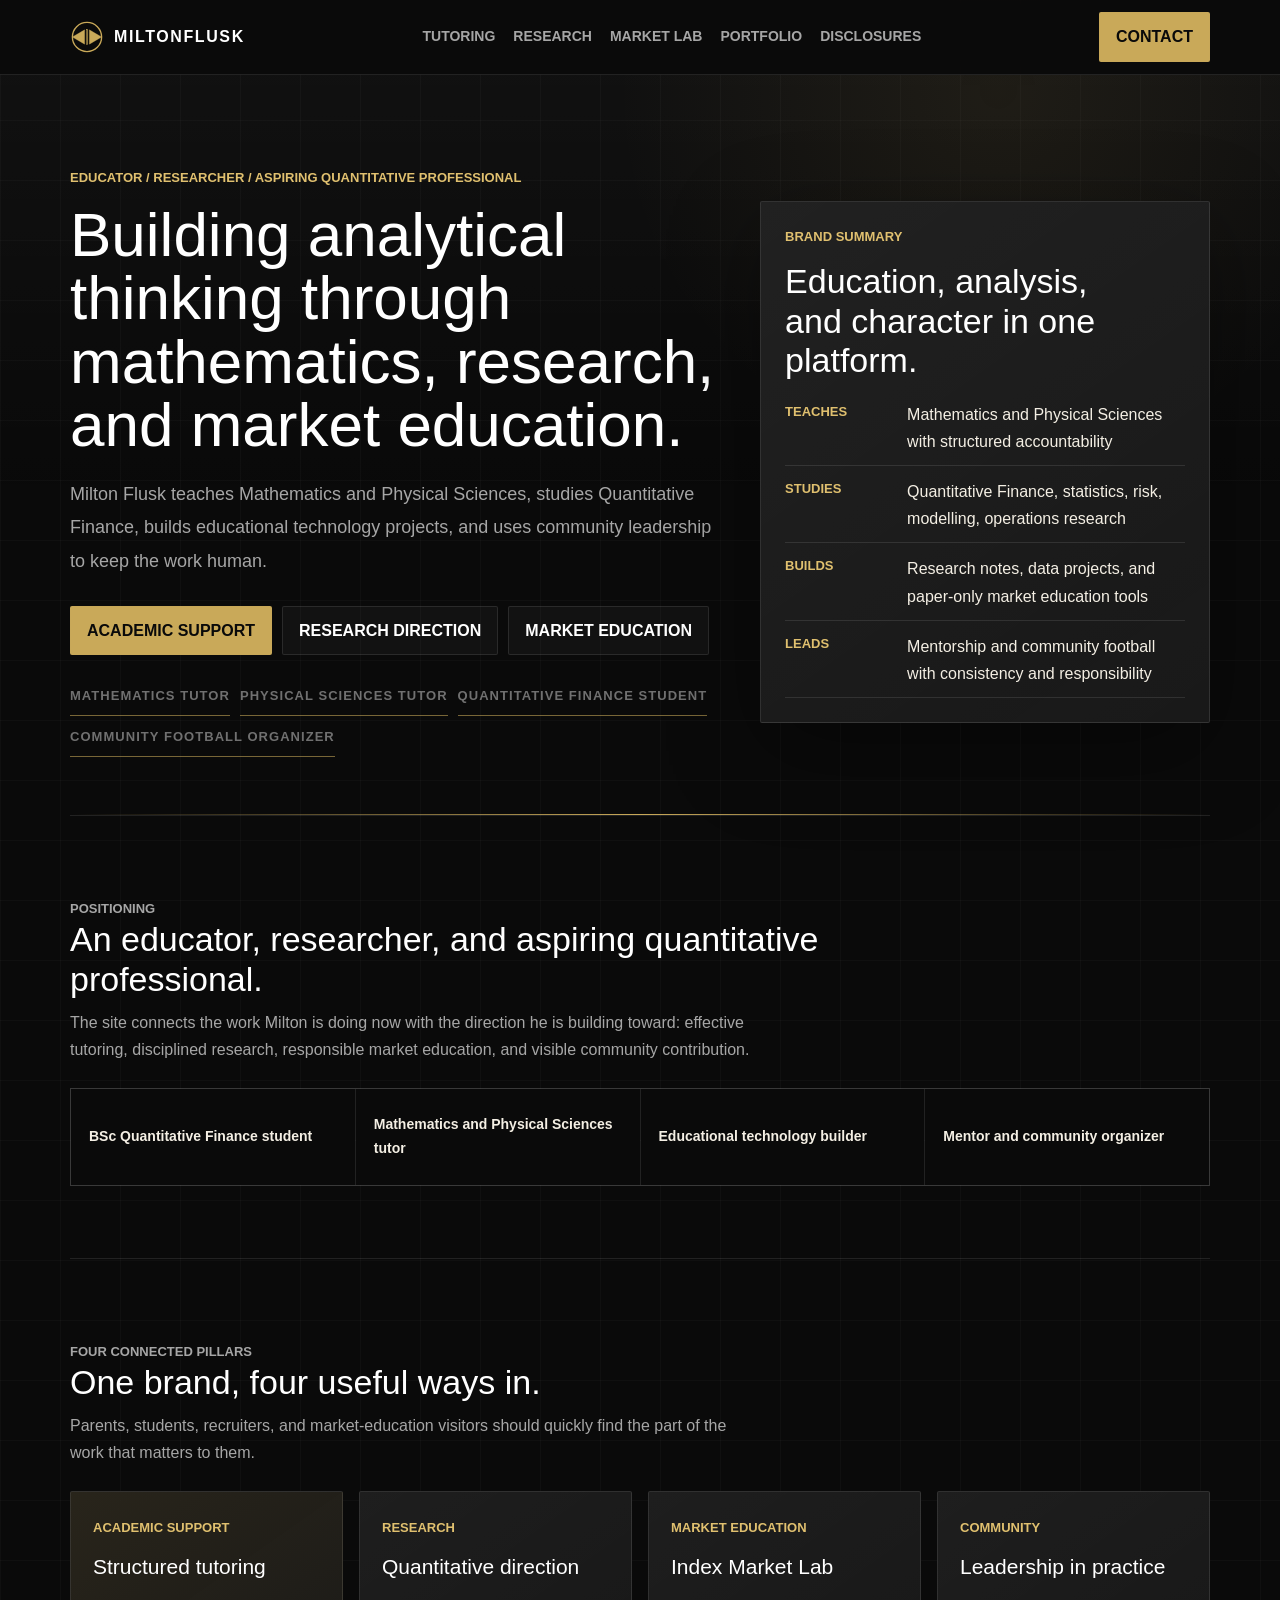
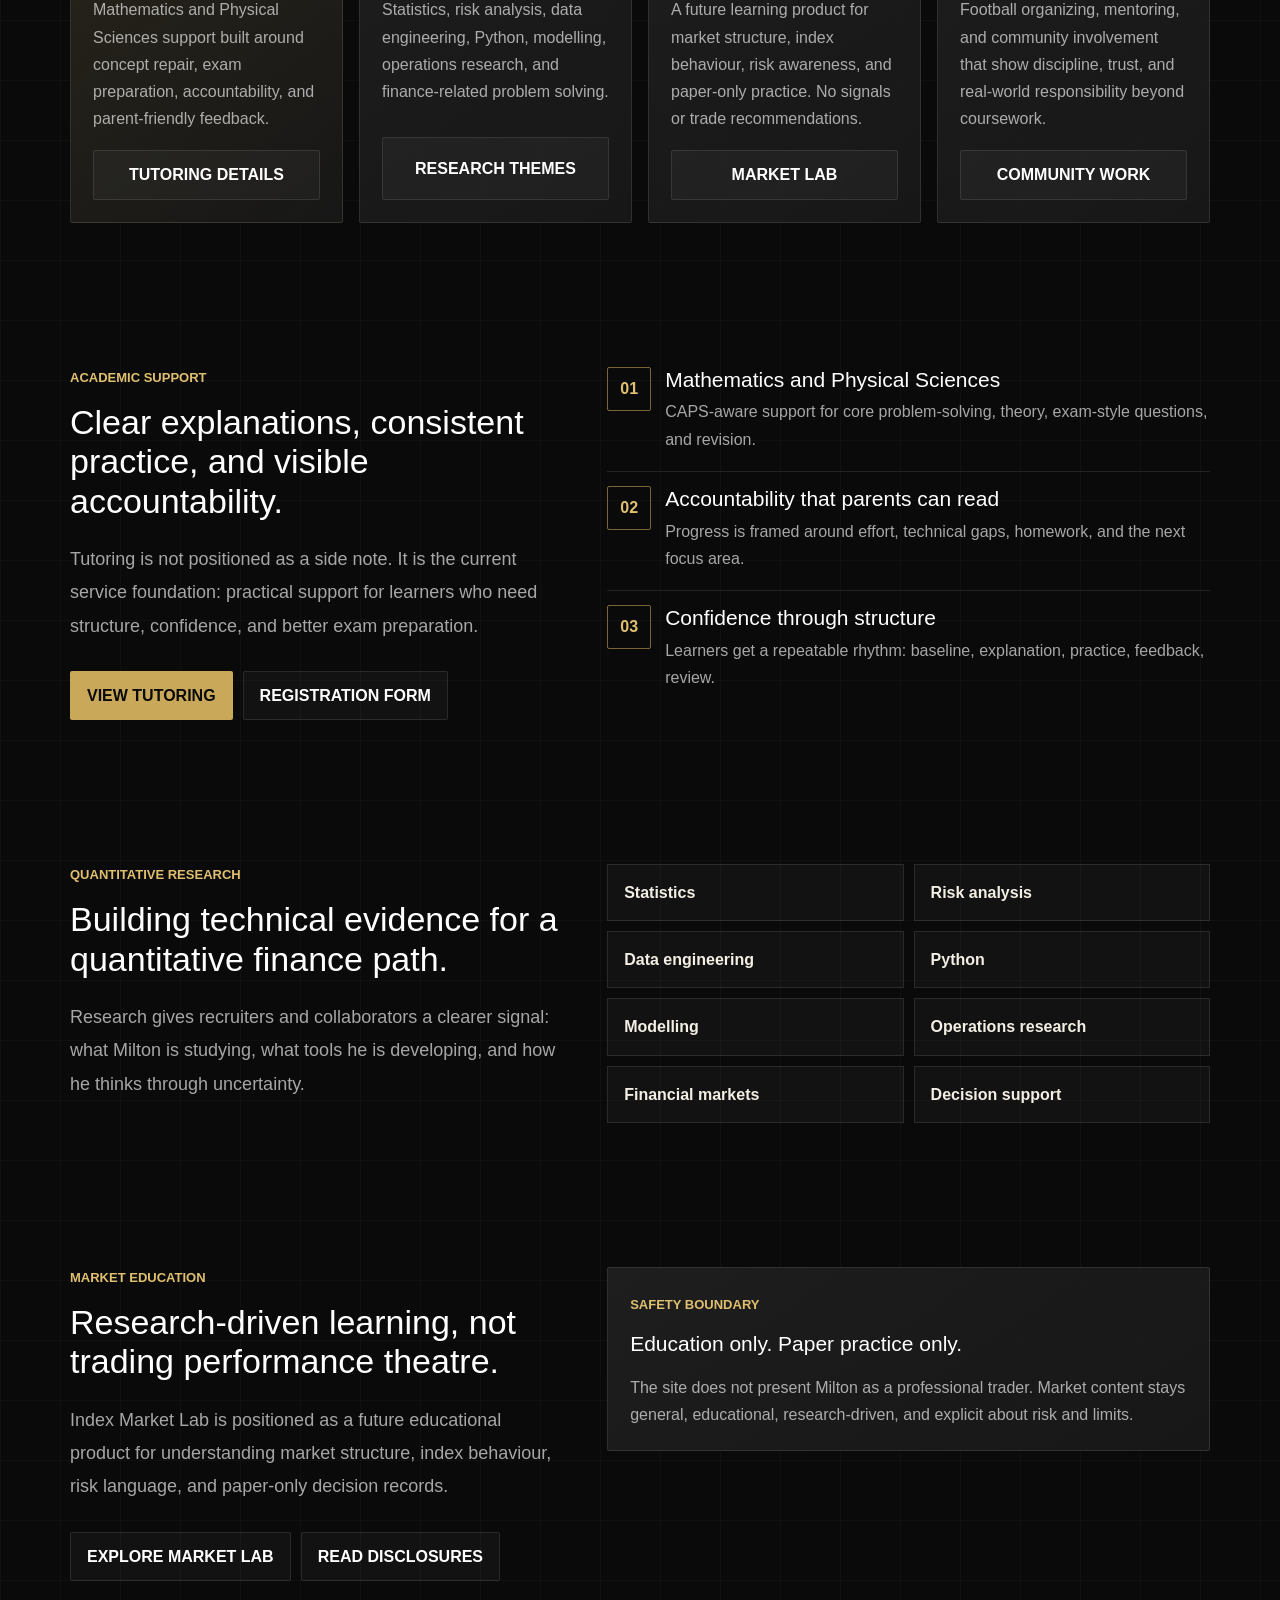
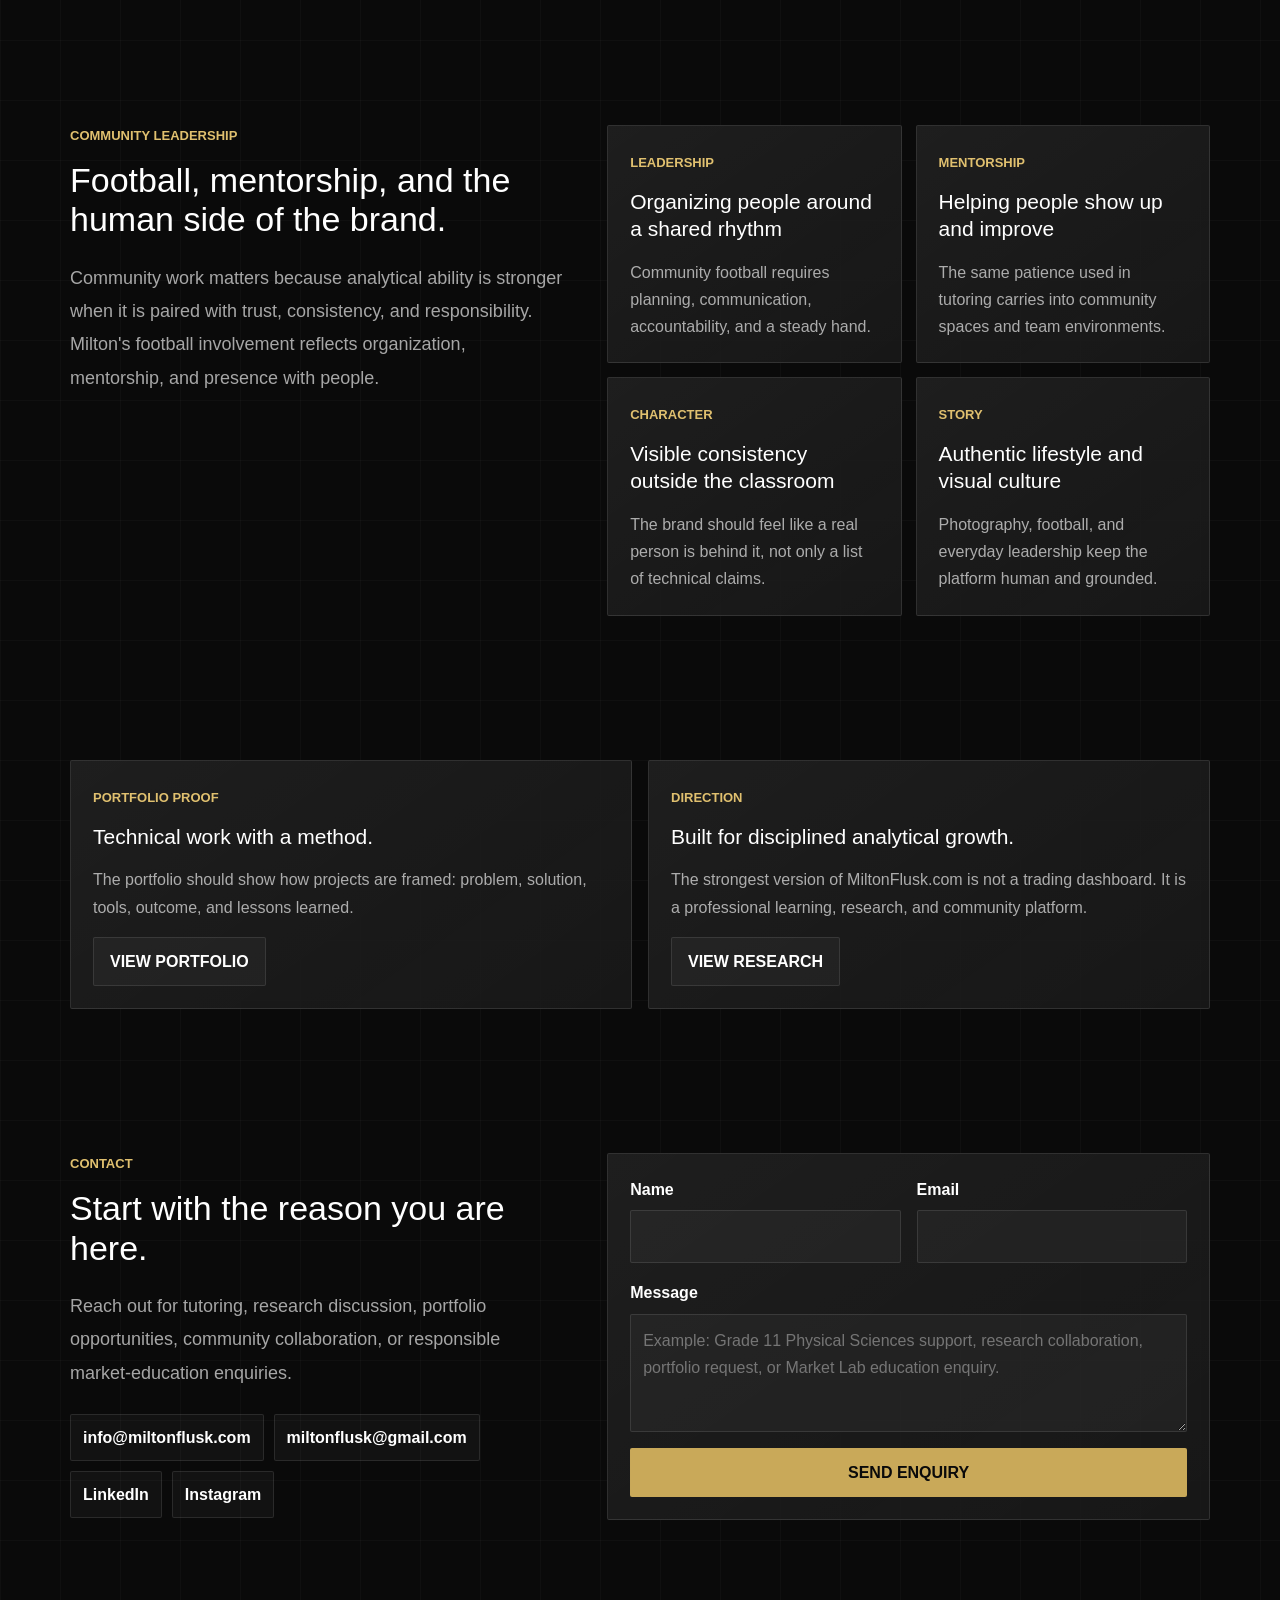
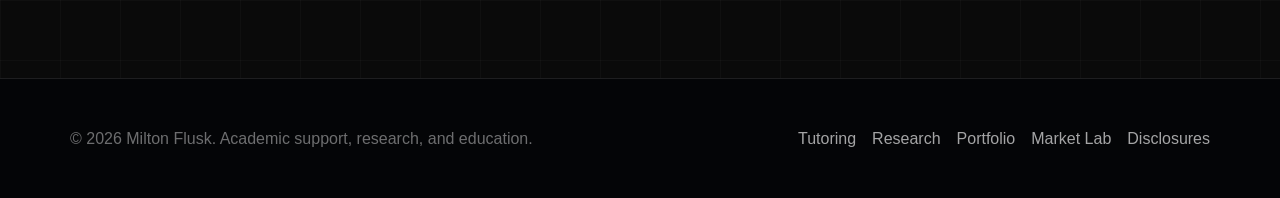
==== commit d3bd981a: "Reposition site as personal brand platform" ====
--- a/index.html
+++ b/index.html
@@ -4,9 +4,9 @@
 <head>
     <meta charset="UTF-8" />
     <meta name="viewport" content="width=device-width, initial-scale=1.0" />
-    <title>Milton Flusk | Tutoring, Study Support & Analytical Learning</title>
+    <title>Milton Flusk | Academic Support, Quantitative Research & Market Education</title>
     <meta name="description"
-        content="Milton Flusk provides Mathematics and Physical Sciences tutoring, structured study support, quantitative project guidance, and responsible market education." />
+        content="Milton Flusk is an educator, researcher, and aspiring quantitative professional building analytical thinking through tutoring, research, market education, and community leadership." />
     <link rel="stylesheet" href="css/style.css" />
     <link rel="icon" type="image/svg+xml"
         href="data:image/svg+xml,%3Csvg%20xmlns%3D%27http%3A//www.w3.org/2000/svg%27%20viewBox%3D%270%200%20100%20100%27%3E%3Ccircle%20cx%3D%2750%27%20cy%3D%2750%27%20r%3D%2745%27%20fill%3D%27%2523c9a959%27/%3E%3Cpolygon%20points%3D%275%2C50%2043%2C28%2043%2C72%27%20fill%3D%27%2523070707%27/%3E%3Cpolygon%20points%3D%2795%2C50%2057%2C28%2057%2C72%27%20fill%3D%27%2523070707%27/%3E%3Cline%20x1%3D%2750%27%20y1%3D%2725%27%20x2%3D%2750%27%20y2%3D%2775%27%20stroke%3D%27%2523070707%27%20stroke-width%3D%273%27/%3E%3C/svg%3E" />
@@ -27,13 +27,13 @@
                 <span>Milton<span>Flusk</span></span>
             </a>
             <nav class="nav-links" data-nav-links aria-label="Primary navigation">
-                <a href="#services">Services</a>
                 <a href="tutoring/index.html">Tutoring</a>
                 <a href="research/index.html">Research</a>
                 <a href="market-lab/index.html">Market Lab</a>
                 <a href="portfolio/index.html">Portfolio</a>
+                <a href="disclosures/index.html">Disclosures</a>
             </nav>
-            <a class="nav-cta" href="#contact">Enquire</a>
+            <a class="nav-cta" href="#contact">Contact</a>
             <button class="mobile-toggle" type="button" data-mobile-toggle aria-expanded="false"
                 aria-label="Toggle navigation">
                 <span></span><span></span><span></span>
@@ -42,71 +42,88 @@
     </header>
 
     <main class="page-main" id="main-content">
-        <section class="shell hero service-hero">
+        <section class="shell hero brand-hero">
             <div class="hero-copy">
-                <p class="eyebrow">Mathematics / Science / Analytical Learning</p>
-                <h1>Clear tutoring and study support for serious progress.</h1>
-                <p class="lead">
-                    Milton Flusk helps learners and students build confidence in Mathematics, Physical Sciences,
-                    study structure, and analytical thinking through calm explanations, guided practice, and practical
-                    feedback.
+                <p class="eyebrow">Educator / Researcher / Aspiring Quantitative Professional</p>
+                <h1>Building analytical thinking through mathematics, research, and market education.</h1>
+                <p class="lead">
+                    Milton Flusk teaches Mathematics and Physical Sciences, studies Quantitative Finance, builds
+                    educational technology projects, and uses community leadership to keep the work human.
                 </p>
                 <div class="actions">
-                    <a class="btn" href="#contact">Start an Enquiry</a>
-                    <a class="btn-secondary" href="tutoring/index.html">View Tutoring</a>
-                    <a class="btn-secondary" href="#services">Explore Services</a>
+                    <a class="btn" href="tutoring/index.html">Academic Support</a>
+                    <a class="btn-secondary" href="research/index.html">Research Direction</a>
+                    <a class="btn-secondary" href="market-lab/index.html">Market Education</a>
                 </div>
                 <div class="hero-points" aria-label="Service strengths">
-                    <span>CAPS-aligned support</span>
-                    <span>Exam preparation</span>
-                    <span>Parent-friendly updates</span>
-                </div>
-            </div>
-
-            <aside class="performance-panel service-snapshot" aria-label="Milton Flusk service summary">
-                <p class="eyebrow">Service snapshot</p>
-                <h2>Academic support with structure.</h2>
+                    <span>Mathematics tutor</span>
+                    <span>Physical Sciences tutor</span>
+                    <span>Quantitative Finance student</span>
+                    <span>Community football organizer</span>
+                </div>
+            </div>
+
+            <aside class="performance-panel service-snapshot" aria-label="Milton Flusk brand summary">
+                <p class="eyebrow">Brand summary</p>
+                <h2>Education, analysis, and character in one platform.</h2>
                 <div class="spec-grid">
                     <div class="spec-row">
-                        <span>Subjects</span>
-                        <span>Mathematics, Physical Sciences, study systems</span>
+                        <span>Teaches</span>
+                        <span>Mathematics and Physical Sciences with structured accountability</span>
                     </div>
                     <div class="spec-row">
-                        <span>Best for</span>
-                        <span>Grades 7-12, revision, exam preparation, concept repair</span>
+                        <span>Studies</span>
+                        <span>Quantitative Finance, statistics, risk, modelling, operations research</span>
                     </div>
                     <div class="spec-row">
-                        <span>Method</span>
-                        <span>Assess the gap, explain clearly, practise, review</span>
+                        <span>Builds</span>
+                        <span>Research notes, data projects, and paper-only market education tools</span>
                     </div>
                     <div class="spec-row">
-                        <span>Boundary</span>
-                        <span>Market Lab remains educational only. No live trading or signals.</span>
+                        <span>Leads</span>
+                        <span>Mentorship and community football with consistency and responsibility</span>
                     </div>
                 </div>
             </aside>
+        </section>
+
+        <section class="shell section intro-band" id="identity">
+            <div class="section-head">
+                <p class="eyebrow">Positioning</p>
+                <h2>An educator, researcher, and aspiring quantitative professional.</h2>
+                <p>
+                    The site connects the work Milton is doing now with the direction he is building toward: effective
+                    tutoring, disciplined research, responsible market education, and visible community contribution.
+                </p>
+            </div>
+            <div class="identity-strip" aria-label="Milton Flusk identity markers">
+                <span>BSc Quantitative Finance student</span>
+                <span>Mathematics and Physical Sciences tutor</span>
+                <span>Educational technology builder</span>
+                <span>Mentor and community organizer</span>
+            </div>
         </section>
 
         <section class="shell section" id="services">
             <div class="section-head">
-                <p class="eyebrow">Services</p>
-                <h2>Choose the support lane that fits the need.</h2>
+                <p class="eyebrow">Four connected pillars</p>
+                <h2>One brand, four useful ways in.</h2>
                 <p>
-                    The homepage now leads with what people can book, request, or explore. Background details support
-                    trust, but the main purpose is service clarity.
-                </p>
-            </div>
-
-            <div class="grid three">
+                    Parents, students, recruiters, and market-education visitors should quickly find the part of the
+                    work that matters to them.
+                </p>
+            </div>
+
+            <div class="grid four">
                 <article class="panel accent path-card">
                     <div>
                         <div class="path-topline">
-                            <span class="tag">Primary service</span>
+                            <span class="tag">Academic Support</span>
                         </div>
-                        <h3>Maths and Science Tutoring</h3>
+                        <h3>Structured tutoring</h3>
                         <p>
-                            One-on-one or small-group academic support for learners who need clearer explanations,
-                            stronger foundations, and guided practice.
+                            Mathematics and Physical Sciences support built around concept repair, exam preparation,
+                            accountability, and parent-friendly feedback.
                         </p>
                     </div>
                     <a class="btn-secondary" href="tutoring/index.html">Tutoring details</a>
@@ -115,224 +132,193 @@
                 <article class="panel path-card">
                     <div>
                         <div class="path-topline">
-                            <span class="tag">Study support</span>
+                            <span class="tag">Research</span>
                         </div>
-                        <h3>Exam Prep and Study Structure</h3>
+                        <h3>Quantitative direction</h3>
                         <p>
-                            Structured revision, problem-solving routines, test preparation, and feedback loops that
-                            help learners know what to practise next.
+                            Statistics, risk analysis, data engineering, Python, modelling, operations research, and
+                            finance-related problem solving.
                         </p>
                     </div>
-                    <a class="btn-secondary" href="#packages">View options</a>
+                    <a class="btn-secondary" href="research/index.html">Research themes</a>
                 </article>
 
                 <article class="panel path-card">
                     <div>
                         <div class="path-topline">
-                            <span class="tag">Technical extension</span>
+                            <span class="tag">Market Education</span>
                         </div>
-                        <h3>Research and Market Education</h3>
+                        <h3>Index Market Lab</h3>
                         <p>
-                            Quantitative research direction, portfolio projects, and beginner-friendly market education
-                            presented as learning material, not financial advice.
+                            A future learning product for market structure, index behaviour, risk awareness, and
+                            paper-only practice. No signals or trade recommendations.
                         </p>
                     </div>
-                    <a class="btn-secondary" href="research/index.html">Research page</a>
-                </article>
-            </div>
-        </section>
-
-        <section class="shell section" id="outcomes">
-            <div class="section-head">
-                <p class="eyebrow">What students get</p>
-                <h2>Support that turns confusion into a plan.</h2>
-                <p>
-                    The service is designed to be readable for parents, useful for students, and practical enough to
-                    turn into weekly action.
-                </p>
-            </div>
-
-            <div class="grid three">
-                <article class="panel">
-                    <span class="tag">01</span>
-                    <h3>Foundation repair</h3>
-                    <p>Identify missing concepts and rebuild them with plain-language explanations and examples.</p>
-                </article>
-                <article class="panel">
-                    <span class="tag">02</span>
-                    <h3>Guided practice</h3>
-                    <p>Work through questions step by step so learners understand both the method and the reasoning.</p>
-                </article>
-                <article class="panel">
-                    <span class="tag">03</span>
-                    <h3>Exam readiness</h3>
-                    <p>Use revision routines, timed practice, and topic prioritisation to prepare with less panic.</p>
-                </article>
-                <article class="panel">
-                    <span class="tag">04</span>
-                    <h3>Progress feedback</h3>
-                    <p>Keep the next step visible for learners and parents with clear feedback after sessions.</p>
-                </article>
-                <article class="panel">
-                    <span class="tag">05</span>
-                    <h3>Confidence building</h3>
-                    <p>Make difficult subjects feel manageable through structure, repetition, and steady wins.</p>
-                </article>
-                <article class="panel">
-                    <span class="tag">06</span>
-                    <h3>Analytical extension</h3>
-                    <p>For advanced learners, connect school problem-solving to data, finance, and research thinking.</p>
-                </article>
-            </div>
-        </section>
-
-        <section class="shell section" id="packages">
-            <div class="section-head">
-                <p class="eyebrow">Service options</p>
-                <h2>Simple ways to start.</h2>
-                <p>
-                    These are service paths, not rigid packages. The right structure can be confirmed after the first
-                    enquiry.
-                </p>
-            </div>
-
-            <div class="grid three">
-                <article class="panel package-card">
-                    <span class="tag">Foundation</span>
-                    <h3>Weekly Tutoring</h3>
-                    <p>Best for learners who need steady support, homework help, and concept repair throughout the term.</p>
-                    <ul class="service-list">
-                        <li>Maths or Physical Sciences</li>
-                        <li>Practice between sessions</li>
-                        <li>Progress notes when useful</li>
-                    </ul>
-                    <a class="btn-secondary" href="#contact">Ask about tutoring</a>
-                </article>
-
-                <article class="panel package-card accent">
-                    <span class="tag">Focused</span>
-                    <h3>Exam Preparation</h3>
-                    <p>Best for learners approaching tests, prelims, finals, or a difficult topic block.</p>
-                    <ul class="service-list">
-                        <li>Topic triage and revision plan</li>
-                        <li>Past-paper style practice</li>
-                        <li>Confidence and timing support</li>
-                    </ul>
-                    <a class="btn-secondary" href="#contact">Plan revision</a>
-                </article>
-
-                <article class="panel package-card">
-                    <span class="tag">Extension</span>
-                    <h3>Analytical Projects</h3>
-                    <p>Best for students or collaborators interested in data, Python, finance, or research-style work.</p>
-                    <ul class="service-list">
-                        <li>Project direction and review</li>
-                        <li>Quantitative thinking support</li>
-                        <li>Portfolio and research context</li>
-                    </ul>
-                    <a class="btn-secondary" href="portfolio/index.html">View portfolio</a>
-                </article>
-            </div>
-        </section>
-
-        <section class="shell section split" id="proof">
-            <div>
-                <p class="eyebrow">Why this works</p>
-                <h2>A service built around clarity, patience, and structure.</h2>
-                <p class="lead">
-                    The point is not to overwhelm a learner with more information. It is to make the next step obvious,
-                    practise it properly, and build confidence through repeated progress.
-                </p>
+                    <a class="btn-secondary" href="market-lab/index.html">Market Lab</a>
+                </article>
+
+                <article class="panel path-card">
+                    <div>
+                        <div class="path-topline">
+                            <span class="tag">Community</span>
+                        </div>
+                        <h3>Leadership in practice</h3>
+                        <p>
+                            Football organizing, mentoring, and community involvement that show discipline, trust, and
+                            real-world responsibility beyond coursework.
+                        </p>
+                    </div>
+                    <a class="btn-secondary" href="#community">Community work</a>
+                </article>
+            </div>
+        </section>
+
+        <section class="shell section split" id="academic-support">
+            <div>
+                <p class="eyebrow">Academic Support</p>
+                <h2>Clear explanations, consistent practice, and visible accountability.</h2>
+                <p class="lead">
+                    Tutoring is not positioned as a side note. It is the current service foundation: practical support
+                    for learners who need structure, confidence, and better exam preparation.
+                </p>
+                <div class="actions">
+                    <a class="btn" href="tutoring/index.html">View tutoring</a>
+                    <a class="btn-secondary" href="tutoring-registration/index.html">Registration form</a>
+                </div>
             </div>
             <div class="feature-list">
                 <div class="feature-row">
                     <div class="feature-index">01</div>
                     <div>
-                        <h3>Diagnose before teaching</h3>
-                        <p>Sessions start by finding the real gap, not guessing from marks alone.</p>
+                        <h3>Mathematics and Physical Sciences</h3>
+                        <p>CAPS-aware support for core problem-solving, theory, exam-style questions, and revision.</p>
                     </div>
                 </div>
                 <div class="feature-row">
                     <div class="feature-index">02</div>
                     <div>
-                        <h3>Explain without ego</h3>
-                        <p>Complex concepts are broken down into plain steps learners can repeat.</p>
+                        <h3>Accountability that parents can read</h3>
+                        <p>Progress is framed around effort, technical gaps, homework, and the next focus area.</p>
                     </div>
                 </div>
                 <div class="feature-row">
                     <div class="feature-index">03</div>
                     <div>
-                        <h3>Keep support practical</h3>
-                        <p>Each session should leave the learner with a clearer next action.</p>
-                    </div>
-                </div>
-            </div>
-        </section>
-
-        <section class="shell section split">
-            <div>
-                <p class="eyebrow">How sessions work</p>
-                <h2>Simple process. Better learning rhythm.</h2>
-                <p class="lead">
-                    Whether the learner needs weekly help or focused revision, the process stays straightforward and
-                    easy to follow.
-                </p>
-            </div>
-            <div class="feature-list">
-                <div class="feature-row">
-                    <div class="feature-index">01</div>
-                    <div>
-                        <h3>Send the need</h3>
-                        <p>Share the subject, grade, topic, goal, and where the learner feels stuck.</p>
-                    </div>
-                </div>
-                <div class="feature-row">
-                    <div class="feature-index">02</div>
-                    <div>
-                        <h3>Build the plan</h3>
-                        <p>Agree on the right focus: foundations, homework, revision, exams, or extension work.</p>
-                    </div>
-                </div>
-                <div class="feature-row">
-                    <div class="feature-index">03</div>
-                    <div>
-                        <h3>Practise and review</h3>
-                        <p>Use examples, questions, and feedback to make progress visible over time.</p>
-                    </div>
-                </div>
-            </div>
-        </section>
-
-        <section class="shell section">
+                        <h3>Confidence through structure</h3>
+                        <p>Learners get a repeatable rhythm: baseline, explanation, practice, feedback, review.</p>
+                    </div>
+                </div>
+            </div>
+        </section>
+
+        <section class="shell section split" id="research-preview">
+            <div>
+                <p class="eyebrow">Quantitative Research</p>
+                <h2>Building technical evidence for a quantitative finance path.</h2>
+                <p class="lead">
+                    Research gives recruiters and collaborators a clearer signal: what Milton is studying, what tools
+                    he is developing, and how he thinks through uncertainty.
+                </p>
+            </div>
+            <div class="focus-grid">
+                <span>Statistics</span>
+                <span>Risk analysis</span>
+                <span>Data engineering</span>
+                <span>Python</span>
+                <span>Modelling</span>
+                <span>Operations research</span>
+                <span>Financial markets</span>
+                <span>Decision support</span>
+            </div>
+        </section>
+
+        <section class="shell section split" id="market-education">
+            <div>
+                <p class="eyebrow">Market Education</p>
+                <h2>Research-driven learning, not trading performance theatre.</h2>
+                <p class="lead">
+                    Index Market Lab is positioned as a future educational product for understanding market structure,
+                    index behaviour, risk language, and paper-only decision records.
+                </p>
+                <div class="actions">
+                    <a class="btn-secondary" href="market-lab/index.html">Explore Market Lab</a>
+                    <a class="btn-secondary" href="disclosures/index.html">Read disclosures</a>
+                </div>
+            </div>
+            <div class="panel">
+                <span class="tag red">Safety boundary</span>
+                <h3>Education only. Paper practice only.</h3>
+                <p>
+                    The site does not present Milton as a professional trader. Market content stays general,
+                    educational, research-driven, and explicit about risk and limits.
+                </p>
+            </div>
+        </section>
+
+        <section class="shell section split" id="community">
+            <div>
+                <p class="eyebrow">Community Leadership</p>
+                <h2>Football, mentorship, and the human side of the brand.</h2>
+                <p class="lead">
+                    Community work matters because analytical ability is stronger when it is paired with trust,
+                    consistency, and responsibility. Milton's football involvement reflects organization, mentorship,
+                    and presence with people.
+                </p>
+            </div>
+            <div class="grid two compact-grid">
+                <article class="panel">
+                    <span class="tag">Leadership</span>
+                    <h3>Organizing people around a shared rhythm</h3>
+                    <p>Community football requires planning, communication, accountability, and a steady hand.</p>
+                </article>
+                <article class="panel">
+                    <span class="tag">Mentorship</span>
+                    <h3>Helping people show up and improve</h3>
+                    <p>The same patience used in tutoring carries into community spaces and team environments.</p>
+                </article>
+                <article class="panel">
+                    <span class="tag">Character</span>
+                    <h3>Visible consistency outside the classroom</h3>
+                    <p>The brand should feel like a real person is behind it, not only a list of technical claims.</p>
+                </article>
+                <article class="panel">
+                    <span class="tag">Story</span>
+                    <h3>Authentic lifestyle and visual culture</h3>
+                    <p>Photography, football, and everyday leadership keep the platform human and grounded.</p>
+                </article>
+            </div>
+        </section>
+
+        <section class="shell section" id="portfolio-proof">
             <div class="grid two">
                 <article class="panel">
-                    <span class="tag">Professional proof</span>
-                    <h3>Relevant background, kept secondary.</h3>
+                    <span class="tag">Portfolio proof</span>
+                    <h3>Technical work with a method.</h3>
                     <p>
-                        Milton has tutoring experience across Mathematics and Physical Sciences, is completing
-                        Quantitative Finance studies, and builds technical portfolio work in data and research.
+                        The portfolio should show how projects are framed: problem, solution, tools, outcome, and
+                        lessons learned.
                     </p>
-                    <a class="btn-secondary" href="portfolio/index.html">View supporting portfolio</a>
-                </article>
-                <article class="panel">
-                    <span class="tag">Responsible education</span>
-                    <h3>Market Lab is learning-only.</h3>
+                    <a class="btn-secondary" href="portfolio/index.html">View portfolio</a>
+                </article>
+                <article class="panel">
+                    <span class="tag">Direction</span>
+                    <h3>Built for disciplined analytical growth.</h3>
                     <p>
-                        Market education content is for paper-based learning and general education only. It does not
-                        provide live trading, brokerage execution, signals, or personalised financial advice.
+                        The strongest version of MiltonFlusk.com is not a trading dashboard. It is a professional
+                        learning, research, and community platform.
                     </p>
-                    <a class="btn-secondary" href="disclosures/index.html">Read disclosures</a>
+                    <a class="btn-secondary" href="research/index.html">View research</a>
                 </article>
             </div>
         </section>
 
         <section class="shell section split" id="contact">
             <div>
-                <p class="eyebrow">Enquiry</p>
-                <h2>Tell Milton what kind of support you need.</h2>
-                <p class="lead">
-                    Send the subject, grade, topic, goal, and preferred schedule. Keep it simple; the first reply can
-                    help shape the right next step.
+                <p class="eyebrow">Contact</p>
+                <h2>Start with the reason you are here.</h2>
+                <p class="lead">
+                    Reach out for tutoring, research discussion, portfolio opportunities, community collaboration, or
+                    responsible market-education enquiries.
                 </p>
                 <div class="contact-list">
                     <a href="mailto:info@miltonflusk.com">info@miltonflusk.com</a>
@@ -355,7 +341,7 @@
                 <div class="field full">
                     <label for="contact-message">Message</label>
                     <textarea id="contact-message" name="message"
-                        placeholder="Example: Grade 11 Physical Sciences, struggling with electricity, need weekly support before exams." required></textarea>
+                        placeholder="Example: Grade 11 Physical Sciences support, research collaboration, portfolio request, or Market Lab education enquiry." required></textarea>
                 </div>
                 <div class="field full">
                     <button class="btn" type="submit">Send Enquiry</button>
--- a/css/style.css
+++ b/css/style.css
@@ -274,6 +274,10 @@
     min-height: 410px;
 }
 
+.brand-hero {
+    min-height: 620px;
+}
+
 .hero-copy {
     min-width: 0;
 }
@@ -446,6 +450,30 @@
     padding: 72px 0;
 }
 
+.intro-band {
+    border-top: 1px solid var(--line);
+    border-bottom: 1px solid var(--line);
+}
+
+.identity-strip {
+    display: grid;
+    grid-template-columns: repeat(4, minmax(0, 1fr));
+    gap: 1px;
+    border: 1px solid var(--line);
+    background: var(--line);
+}
+
+.identity-strip span {
+    min-height: 96px;
+    display: flex;
+    align-items: center;
+    background: rgba(10, 10, 10, 0.96);
+    color: var(--silver);
+    font-size: 14px;
+    font-weight: 700;
+    padding: 18px;
+}
+
 .mission-panel,
 .next-step-panel {
     display: grid;
@@ -528,9 +556,34 @@
     grid-template-columns: repeat(2, minmax(0, 1fr));
 }
 
-.grid.three,
+.grid.three {
+    grid-template-columns: repeat(3, minmax(0, 1fr));
+}
+
 .grid.four {
-    grid-template-columns: repeat(3, minmax(0, 1fr));
+    grid-template-columns: repeat(4, minmax(0, 1fr));
+}
+
+.grid.five {
+    grid-template-columns: repeat(auto-fit, minmax(180px, 1fr));
+}
+
+.compact-grid {
+    gap: 14px;
+}
+
+.focus-grid {
+    display: grid;
+    grid-template-columns: repeat(2, minmax(0, 1fr));
+    gap: 10px;
+}
+
+.focus-grid span {
+    border: 1px solid var(--line);
+    background: rgba(255, 255, 255, 0.035);
+    color: var(--silver);
+    font-weight: 750;
+    padding: 14px 16px;
 }
 
 .journey-grid {
@@ -758,6 +811,53 @@
 
 .service-list li::marker {
     color: var(--blue-2);
+}
+
+.case-study {
+    display: grid;
+    gap: 26px;
+}
+
+.case-study-head {
+    max-width: 780px;
+}
+
+.case-study-head p {
+    color: var(--muted);
+}
+
+.case-study-grid {
+    display: grid;
+    grid-template-columns: repeat(5, minmax(0, 1fr));
+    gap: 1px;
+    border: 1px solid var(--line);
+    background: var(--line);
+}
+
+.case-study-grid article {
+    background: rgba(10, 10, 10, 0.76);
+    padding: 18px;
+}
+
+.case-study-grid h3 {
+    margin-bottom: 8px;
+    color: var(--blue-2);
+    font-size: 17px;
+}
+
+.case-study-grid p {
+    margin: 0;
+    color: var(--muted);
+    font-size: 14px;
+}
+
+.callout-panel {
+    display: grid;
+    gap: 14px;
+}
+
+.callout-panel p {
+    max-width: 760px;
 }
 
 .table-panel {
@@ -853,7 +953,7 @@
 .field select:focus,
 .field textarea:focus {
     border-color: var(--blue);
-    box-shadow: 0 0 0 3px rgba(24, 168, 255, 0.16);
+    box-shadow: 0 0 0 3px rgba(201, 169, 89, 0.16);
 }
 
 .notice {
@@ -947,13 +1047,17 @@
 
     .hero,
     .hero.compact,
+    .brand-hero,
     .mission-panel,
     .next-step-panel,
     .split,
     .journey-grid,
+    .identity-strip,
+    .case-study-grid,
     .grid.two,
     .grid.three,
-    .grid.four {
+    .grid.four,
+    .grid.five {
         grid-template-columns: 1fr;
     }
 
@@ -993,6 +1097,7 @@
     .form-grid,
     .timeline-item,
     .spec-row,
+    .focus-grid,
     .trait-grid,
     .language-row {
         grid-template-columns: 1fr;
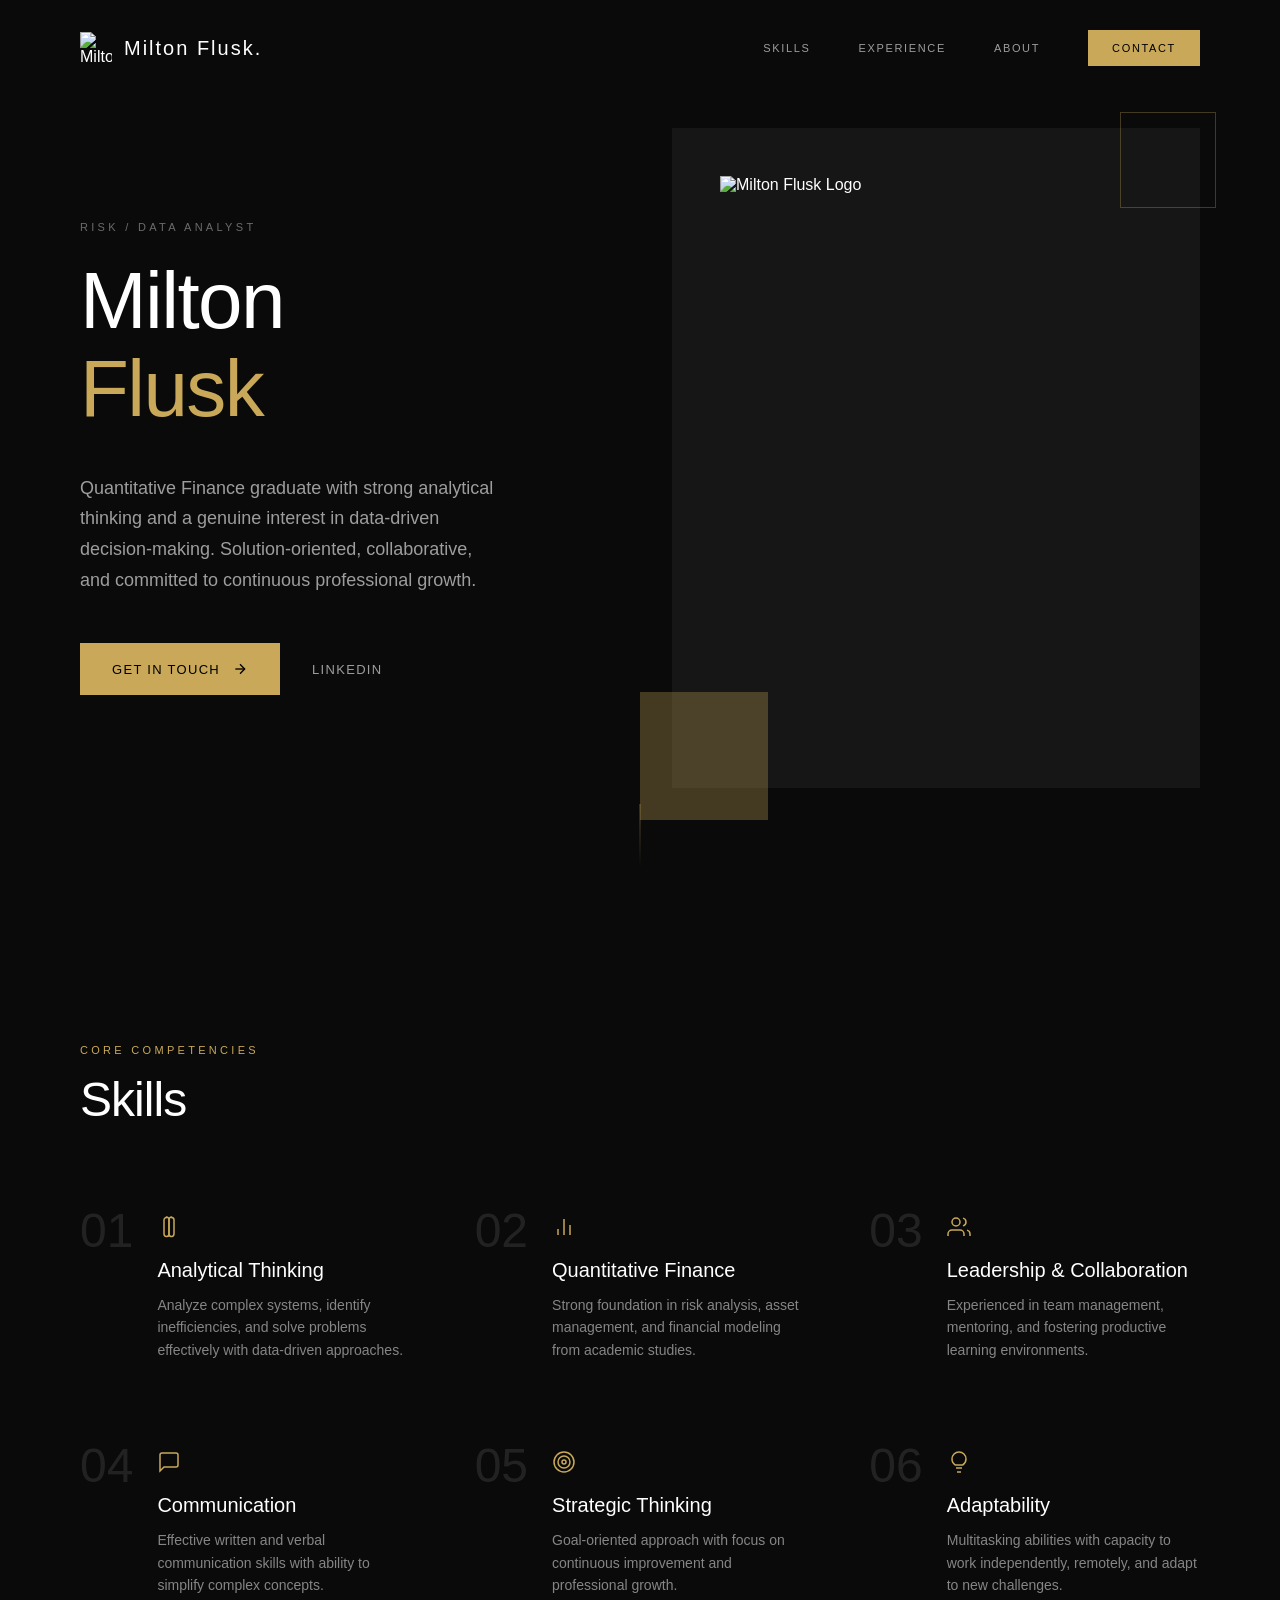
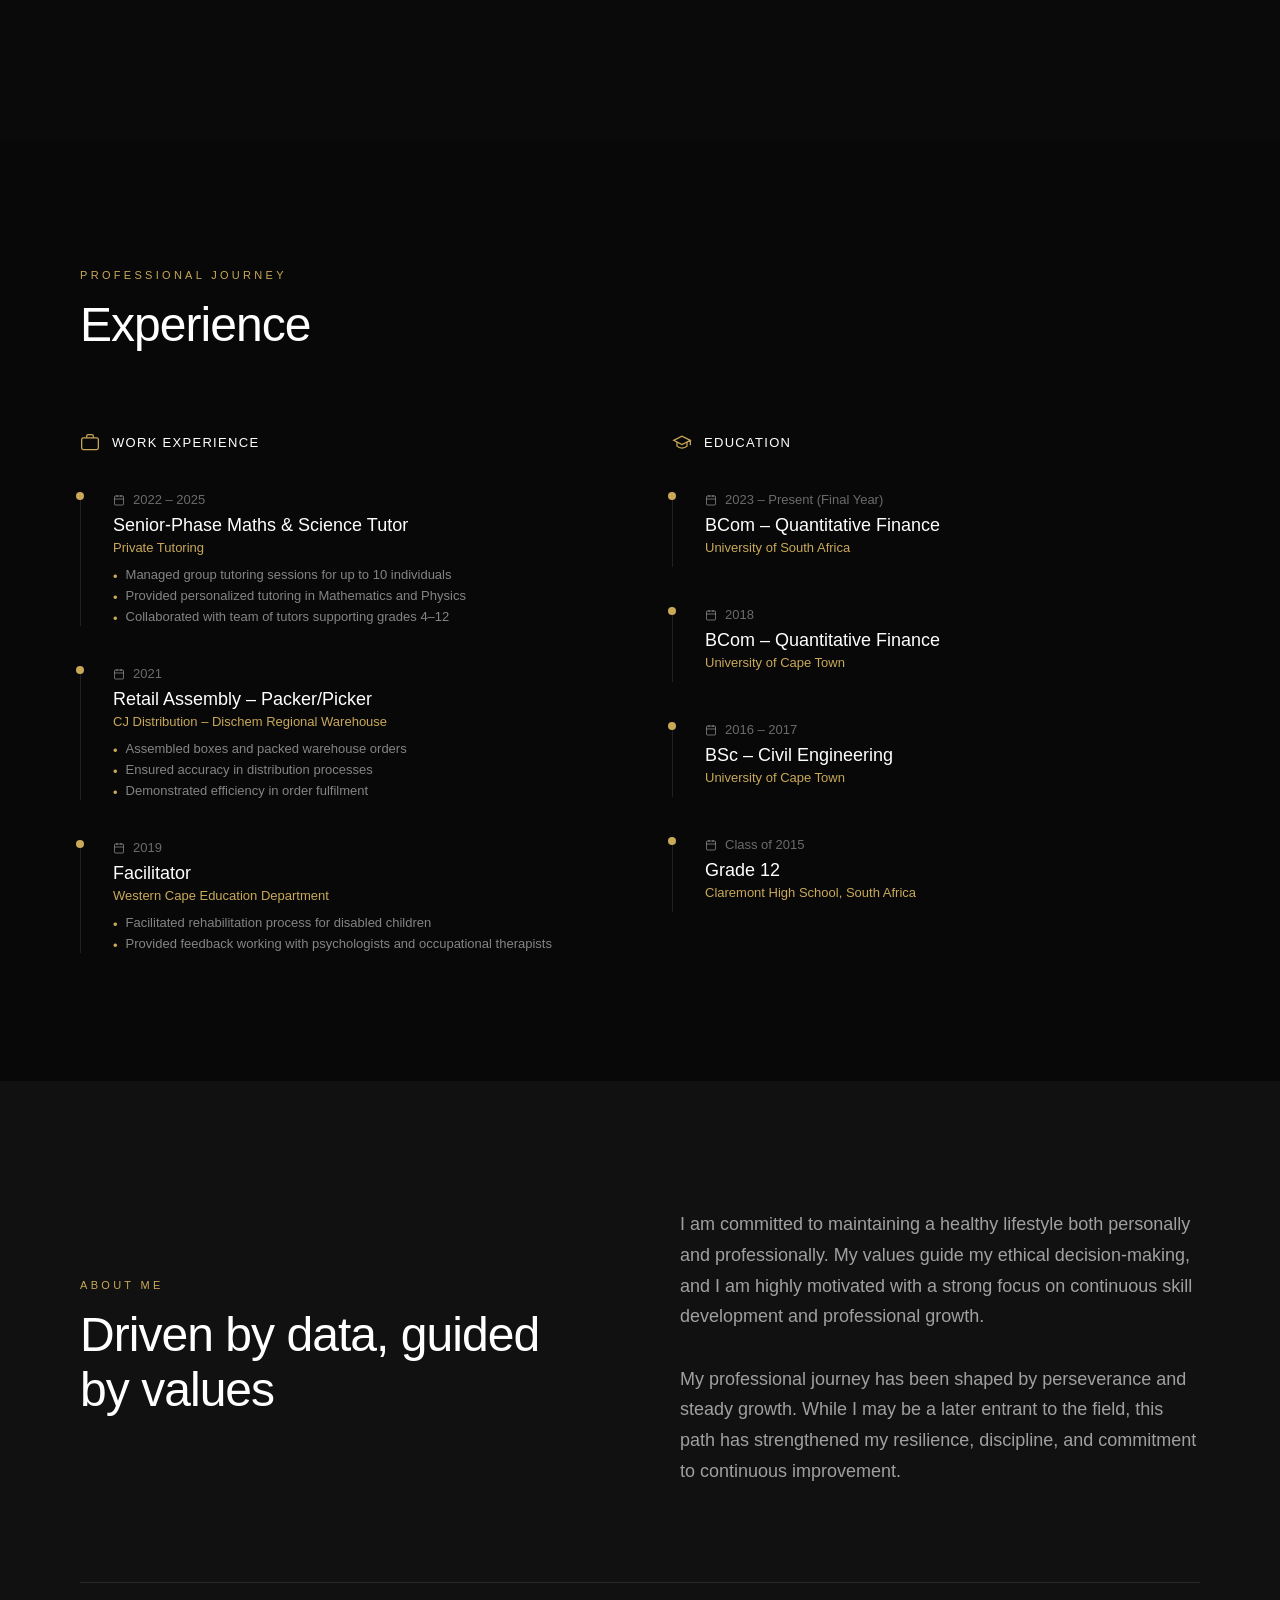
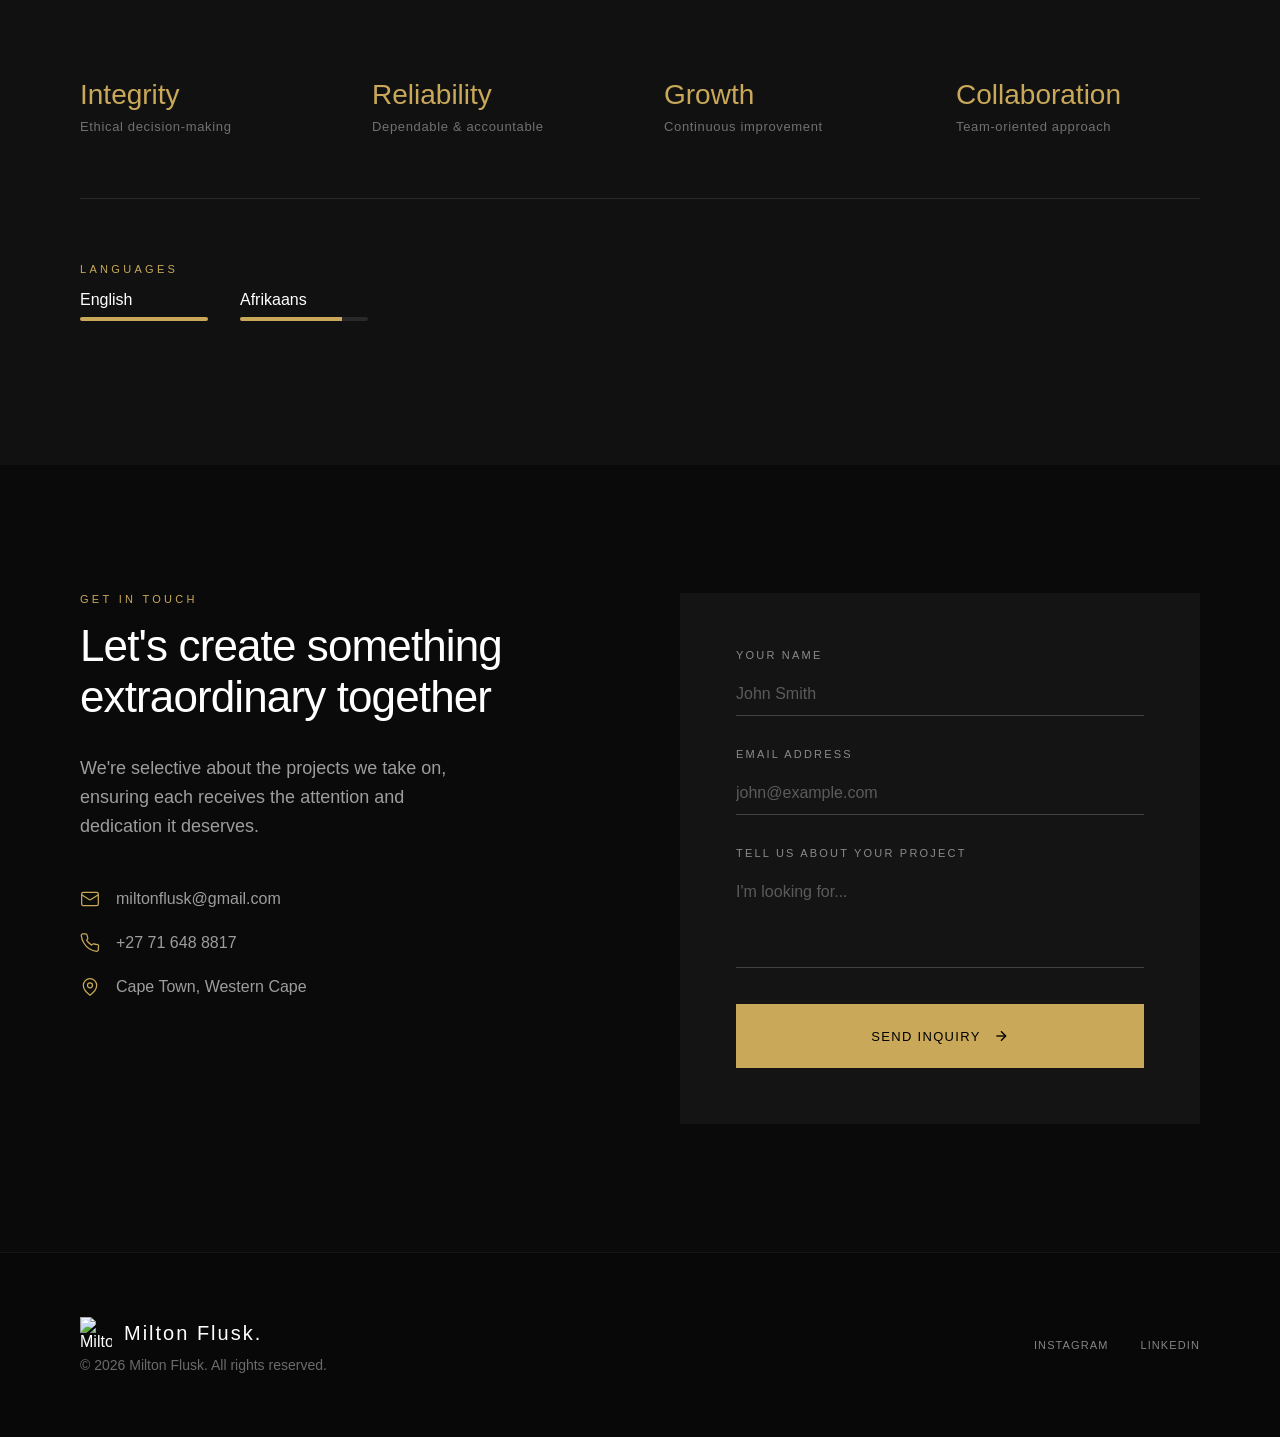
==== commit c48983e4: "Update portfolio website" ====
--- a/index.html
+++ b/index.html
@@ -1,369 +1,726 @@
 <!DOCTYPE html>
 <html lang="en">
-
 <head>
-    <meta charset="UTF-8" />
-    <meta name="viewport" content="width=device-width, initial-scale=1.0" />
-    <title>Milton Flusk | Academic Support, Quantitative Research & Market Education</title>
-    <meta name="description"
-        content="Milton Flusk is an educator, researcher, and aspiring quantitative professional building analytical thinking through tutoring, research, market education, and community leadership." />
-    <link rel="stylesheet" href="css/style.css" />
-    <link rel="icon" type="image/svg+xml"
-        href="data:image/svg+xml,%3Csvg%20xmlns%3D%27http%3A//www.w3.org/2000/svg%27%20viewBox%3D%270%200%20100%20100%27%3E%3Ccircle%20cx%3D%2750%27%20cy%3D%2750%27%20r%3D%2745%27%20fill%3D%27%2523c9a959%27/%3E%3Cpolygon%20points%3D%275%2C50%2043%2C28%2043%2C72%27%20fill%3D%27%2523070707%27/%3E%3Cpolygon%20points%3D%2795%2C50%2057%2C28%2057%2C72%27%20fill%3D%27%2523070707%27/%3E%3Cline%20x1%3D%2750%27%20y1%3D%2725%27%20x2%3D%2750%27%20y2%3D%2775%27%20stroke%3D%27%2523070707%27%20stroke-width%3D%273%27/%3E%3C/svg%3E" />
+  <meta charset="UTF-8" />
+  <meta name="viewport" content="width=device-width, initial-scale=1.0"/>
+  <title>Milton Flusk — Risk / Data Analyst</title>
+  <link href__="https://fonts.googleapis.com/css2?family=Inter:wght@300;400;500;600&display=swap" rel="stylesheet"/>
+  <style>
+    *, *::before, *::after { box-sizing: border-box; margin: 0; padding: 0; }
+    html { scroll-behavior: smooth; font-family: 'Inter', sans-serif; }
+    ::selection { background: #c9a959; color: white; }
+    body { background: #0a0a0a; color: white; }
+
+    /* ── NAV ── */
+    header {
+      position: fixed; top: 0; left: 0; right: 0; z-index: 100;
+      transition: background 0.5s, border-color 0.5s;
+    }
+    header.scrolled {
+      background: rgba(10,10,10,0.95);
+      backdrop-filter: blur(12px);
+      border-bottom: 1px solid rgba(255,255,255,0.05);
+    }
+    nav { max-width: 1280px; margin: 0 auto; padding: 0 80px; }
+    .nav-inner {
+      display: flex; align-items: center; justify-content: space-between;
+      height: 96px;
+    }
+    .logo { display: flex; align-items: center; gap: 12px; text-decoration: none; }
+    .logo img { height: 32px; width: 32px; }
+    .logo span { font-size: 20px; letter-spacing: 0.1em; font-weight: 500; color: white; }
+    .nav-links { display: flex; align-items: center; gap: 48px; }
+    .nav-links a {
+      font-size: 11px; letter-spacing: 0.15em; text-transform: uppercase;
+      color: rgba(255,255,255,0.6); text-decoration: none; font-weight: 500;
+      transition: color 0.2s;
+    }
+    .nav-links a:hover { color: #c9a959; }
+    .nav-links .cta {
+      background: #c9a959; color: black;
+      padding: 12px 24px;
+    }
+    .nav-links .cta:hover { background: rgba(201,169,89,0.9); color: black; }
+    .hamburger {
+      display: none; background: none; border: none;
+      color: white; cursor: pointer; padding: 8px;
+    }
+    .hamburger svg { width: 24px; height: 24px; }
+
+    /* Mobile Drawer */
+    .drawer-overlay {
+      display: none; position: fixed; inset: 0;
+      background: rgba(0,0,0,0.6); z-index: 200;
+    }
+    .drawer {
+      position: fixed; top: 0; left: 0; bottom: 0; width: 288px;
+      background: #0a0a0a; border-right: 1px solid rgba(255,255,255,0.1);
+      z-index: 201; padding: 32px 24px;
+      transform: translateX(-100%); transition: transform 0.3s ease;
+    }
+    .drawer.open { transform: translateX(0); }
+    .drawer-overlay.open { display: block; }
+    .drawer-header {
+      display: flex; align-items: center; justify-content: space-between;
+      margin-bottom: 32px;
+    }
+    .drawer-header span { font-size: 18px; letter-spacing: 0.1em; font-weight: 500; }
+    .drawer-close {
+      background: none; border: none; color: rgba(255,255,255,0.6);
+      cursor: pointer;
+    }
+    .drawer-close:hover { color: white; }
+    .drawer-close svg { width: 24px; height: 24px; }
+    .drawer-links { display: flex; flex-direction: column; gap: 0; }
+    .drawer-links a {
+      font-size: 13px; letter-spacing: 0.15em; text-transform: uppercase;
+      color: rgba(255,255,255,0.6); text-decoration: none; font-weight: 500;
+      padding: 12px 0; border-bottom: 1px solid rgba(255,255,255,0.05);
+      transition: color 0.2s;
+    }
+    .drawer-links a:hover { color: #c9a959; }
+
+    /* ── HERO ── */
+    .hero {
+      min-height: 100vh; display: flex; align-items: center;
+      justify-content: center; position: relative; overflow: hidden;
+    }
+    .hero-grid {
+      position: absolute; inset: 0; opacity: 0.03;
+      background-image:
+        linear-gradient(rgba(255,255,255,0.03) 1px, transparent 1px),
+        linear-gradient(90deg, rgba(255,255,255,0.03) 1px, transparent 1px);
+      background-size: 60px 60px;
+    }
+    .hero-inner {
+      max-width: 1280px; margin: 0 auto; padding: 0 80px;
+      width: 100%; position: relative; z-index: 1;
+      display: grid; grid-template-columns: 1fr 1fr; gap: 64px; align-items: center;
+    }
+    .hero-label {
+      font-size: 11px; letter-spacing: 0.3em; text-transform: uppercase;
+      color: rgba(255,255,255,0.4); margin-bottom: 24px; font-weight: 500;
+    }
+    .hero-name {
+      font-size: clamp(48px, 7vw, 80px);
+      font-weight: 300; line-height: 1.1; letter-spacing: -0.02em;
+    }
+    .hero-name .gold { color: #c9a959; display: block; }
+    .hero-desc {
+      margin-top: 40px; font-size: 18px; color: rgba(255,255,255,0.6);
+      max-width: 420px; line-height: 1.7; font-weight: 300;
+    }
+    .hero-actions { margin-top: 48px; display: flex; align-items: center; gap: 32px; }
+    .btn-primary {
+      background: #c9a959; color: black; border: none;
+      padding: 18px 32px; font-size: 13px; letter-spacing: 0.1em;
+      text-transform: uppercase; font-weight: 500; cursor: pointer;
+      display: inline-flex; align-items: center; gap: 12px;
+      text-decoration: none; transition: background 0.2s;
+    }
+    .btn-primary:hover { background: rgba(201,169,89,0.9); }
+    .btn-primary svg { width: 16px; height: 16px; }
+    .hero-link {
+      font-size: 13px; letter-spacing: 0.1em; text-transform: uppercase;
+      color: rgba(255,255,255,0.6); text-decoration: none; font-weight: 500;
+      transition: color 0.2s;
+    }
+    .hero-link:hover { color: #c9a959; }
+    .hero-image-wrap { position: relative; aspect-ratio: 4/5; }
+    .hero-image-bg { position: absolute; inset: 0; background: rgba(255,255,255,0.05); }
+    .hero-image-wrap img {
+      width: 100%; height: 100%; object-fit: contain; padding: 48px; position: relative;
+    }
+    .hero-deco-1 {
+      position: absolute; bottom: -32px; left: -32px;
+      width: 128px; height: 128px; background: rgba(201,169,89,0.3);
+    }
+    .hero-deco-2 {
+      position: absolute; top: -16px; right: -16px;
+      width: 96px; height: 96px; border: 1px solid rgba(201,169,89,0.3);
+    }
+    .scroll-indicator {
+      position: absolute; bottom: 48px; left: 50%;
+      transform: translateX(-50%);
+    }
+    .scroll-line {
+      width: 1px; height: 64px;
+      background: linear-gradient(to bottom, rgba(201,169,89,0.5), transparent);
+      animation: pulse 2s ease-in-out infinite;
+    }
+    @keyframes pulse { 0%,100%{transform:scaleY(1)} 50%{transform:scaleY(0.5)} }
+
+    /* ── SECTIONS SHARED ── */
+    section { padding: 128px 0; }
+    .container { max-width: 1280px; margin: 0 auto; padding: 0 80px; }
+    .section-label {
+      font-size: 11px; letter-spacing: 0.3em; text-transform: uppercase;
+      color: #c9a959; margin-bottom: 16px; font-weight: 500;
+    }
+    .section-title {
+      font-size: clamp(32px, 4vw, 48px);
+      font-weight: 300; letter-spacing: -0.02em; color: white;
+    }
+    .section-head { margin-bottom: 80px; }
+
+    /* ── SKILLS ── */
+    #skills { background: #0a0a0a; }
+    .skills-grid {
+      display: grid; grid-template-columns: repeat(3,1fr);
+      gap: 64px 64px;
+    }
+    .skill-card { display: flex; align-items: flex-start; gap: 24px; }
+    .skill-num {
+      color: rgba(255,255,255,0.1); font-size: 48px;
+      font-weight: 300; line-height: 1; flex-shrink: 0;
+    }
+    .skill-body { padding-top: 8px; }
+    .skill-icon { color: #c9a959; margin-bottom: 16px; }
+    .skill-icon svg { width: 24px; height: 24px; }
+    .skill-name { font-size: 20px; font-weight: 300; color: white; margin-bottom: 12px; }
+    .skill-desc { font-size: 14px; color: rgba(255,255,255,0.5); line-height: 1.6; font-weight: 300; }
+    .skill-line {
+      margin-top: 16px; height: 1px; width: 0;
+      background: #c9a959; transition: width 0.5s;
+    }
+    .skill-card:hover .skill-line { width: 48px; }
+
+    /* ── EXPERIENCE ── */
+    #experience { background: #080808; }
+    .exp-grid { display: grid; grid-template-columns: 1fr 1fr; gap: 64px; }
+    .exp-col-title {
+      display: flex; align-items: center; gap: 12px;
+      margin-bottom: 40px;
+    }
+    .exp-col-title svg { width: 20px; height: 20px; color: #c9a959; }
+    .exp-col-title span {
+      font-size: 13px; text-transform: uppercase; letter-spacing: 0.1em;
+      font-weight: 300; color: white;
+    }
+    .exp-items { display: flex; flex-direction: column; gap: 40px; }
+    .exp-item {
+      position: relative; padding-left: 32px;
+      border-left: 1px solid rgba(255,255,255,0.1);
+    }
+    .exp-dot {
+      position: absolute; left: -5px; top: 0;
+      width: 8px; height: 8px; background: #c9a959; border-radius: 50%;
+    }
+    .exp-period {
+      display: flex; align-items: center; gap: 8px;
+      color: rgba(255,255,255,0.4); font-size: 13px; margin-bottom: 8px;
+    }
+    .exp-period svg { width: 12px; height: 12px; }
+    .exp-title { font-size: 18px; font-weight: 300; color: white; margin-bottom: 4px; }
+    .exp-org { font-size: 13px; color: #c9a959; margin-bottom: 12px; }
+    .exp-highlights { list-style: none; display: flex; flex-direction: column; gap: 4px; }
+    .exp-highlights li {
+      font-size: 13px; color: rgba(255,255,255,0.5);
+      font-weight: 300; display: flex; align-items: flex-start; gap: 8px;
+    }
+    .exp-highlights li::before { content: "•"; color: #c9a959; margin-top: 2px; flex-shrink: 0; }
+
+    /* ── ABOUT ── */
+    #about { background: #111111; position: relative; overflow: hidden; }
+    .about-deco {
+      position: absolute; top: 0; right: 0; width: 33%; height: 100%;
+      opacity: 0.02;
+      background-image: radial-gradient(circle at center, rgba(201,169,89,0.3) 1px, transparent 1px);
+      background-size: 30px 30px;
+    }
+    .about-grid { display: grid; grid-template-columns: 1fr 1fr; gap: 80px; align-items: center; }
+    .about-title { font-size: clamp(32px,4vw,48px); font-weight: 300; letter-spacing:-0.02em; line-height:1.15; }
+    .about-text { font-size: 18px; color: rgba(255,255,255,0.6); line-height: 1.7; font-weight: 300; margin-bottom: 32px; }
+    .traits-row {
+      margin-top: 96px; padding-top: 96px;
+      border-top: 1px solid rgba(255,255,255,0.1);
+      display: grid; grid-template-columns: repeat(4,1fr); gap: 48px;
+    }
+    .trait-label { font-size: clamp(20px,2.5vw,28px); font-weight: 300; color: #c9a959; }
+    .trait-desc { margin-top: 8px; font-size: 13px; color: rgba(255,255,255,0.4); font-weight: 300; letter-spacing: 0.05em; }
+    .langs-row {
+      margin-top: 64px; padding-top: 64px;
+      border-top: 1px solid rgba(255,255,255,0.1);
+    }
+    .lang-item { margin-bottom: 16px; }
+    .lang-name { font-weight: 300; margin-bottom: 8px; }
+    .lang-bar { width: 128px; height: 4px; background: rgba(255,255,255,0.1); border-radius: 99px; overflow: hidden; }
+    .lang-fill { height: 100%; background: #c9a959; }
+    .langs-wrap { display: flex; flex-wrap: wrap; gap: 32px; }
+
+    /* ── CONTACT ── */
+    #contact { background: #0a0a0a; }
+    .contact-grid { display: grid; grid-template-columns: 1fr 1fr; gap: 80px; }
+    .contact-info-title { font-size: clamp(28px,3.5vw,44px); font-weight: 300; letter-spacing:-0.02em; line-height:1.15; margin-bottom: 32px; }
+    .contact-sub { font-size: 18px; color: rgba(255,255,255,0.6); font-weight: 300; line-height: 1.6; max-width: 400px; margin-bottom: 48px; }
+    .contact-detail {
+      display: flex; align-items: center; gap: 16px;
+      color: rgba(255,255,255,0.6); margin-bottom: 24px; text-decoration: none;
+      font-weight: 300; transition: color 0.2s;
+    }
+    .contact-detail:hover { color: #c9a959; }
+    .contact-detail svg { width: 20px; height: 20px; color: #c9a959; flex-shrink: 0; }
+    .contact-form { background: #141414; padding: 56px; }
+    .form-group { margin-bottom: 32px; }
+    .form-label {
+      display: block; font-size: 11px; letter-spacing: 0.2em;
+      text-transform: uppercase; color: rgba(255,255,255,0.5);
+      font-weight: 500; margin-bottom: 12px;
+    }
+    .form-input, .form-textarea {
+      width: 100%; background: transparent;
+      border: none; border-bottom: 1px solid rgba(255,255,255,0.2);
+      padding: 12px 0; color: white; font-size: 16px;
+      font-family: 'Inter', sans-serif; font-weight: 300;
+      outline: none; transition: border-color 0.2s;
+    }
+    .form-input::placeholder, .form-textarea::placeholder { color: rgba(255,255,255,0.3); }
+    .form-input:focus, .form-textarea:focus { border-bottom-color: #c9a959; }
+    .form-textarea { resize: none; }
+    .btn-submit {
+      width: 100%; background: #c9a959; color: black; border: none;
+      padding: 24px; font-size: 13px; letter-spacing: 0.1em;
+      text-transform: uppercase; font-weight: 500; cursor: pointer;
+      display: flex; align-items: center; justify-content: center; gap: 12px;
+      transition: background 0.2s;
+    }
+    .btn-submit:hover { background: rgba(201,169,89,0.9); }
+    .btn-submit:disabled { opacity: 0.7; cursor: not-allowed; }
+    .btn-submit svg { width: 16px; height: 16px; }
+    .success-state {
+      display: flex; flex-direction: column; align-items: center;
+      justify-content: center; text-align: center; padding: 48px 0;
+    }
+    .success-state svg { width: 64px; height: 64px; color: #c9a959; margin-bottom: 24px; }
+    .success-state h3 { font-size: 24px; font-weight: 300; margin-bottom: 12px; }
+    .success-state p { color: rgba(255,255,255,0.6); font-weight: 300; }
+    .btn-again {
+      margin-top: 32px; background: transparent; border: 1px solid rgba(255,255,255,0.2);
+      color: white; padding: 16px 32px; font-size: 13px; letter-spacing: 0.1em;
+      text-transform: uppercase; font-weight: 500; cursor: pointer; transition: background 0.2s;
+    }
+    .btn-again:hover { background: rgba(255,255,255,0.1); }
+
+    /* ── FOOTER ── */
+    footer {
+      background: #080808; border-top: 1px solid rgba(255,255,255,0.05);
+      padding: 64px 0;
+    }
+    .footer-inner {
+      max-width: 1280px; margin: 0 auto; padding: 0 80px;
+      display: flex; align-items: center; justify-content: space-between; flex-wrap: wrap; gap: 32px;
+    }
+    .footer-copy { margin-top: 8px; font-size: 14px; color: rgba(255,255,255,0.4); font-weight: 300; }
+    .footer-links { display: flex; align-items: center; gap: 32px; }
+    .footer-links a {
+      font-size: 11px; letter-spacing: 0.1em; text-transform: uppercase;
+      color: rgba(255,255,255,0.5); text-decoration: none; font-weight: 500;
+      transition: color 0.2s;
+    }
+    .footer-links a:hover { color: #c9a959; }
+
+    /* ── RESPONSIVE ── */
+    @media (max-width: 1024px) {
+      nav, .container, .footer-inner { padding: 0 48px; }
+      .hero-inner { padding: 0 48px; }
+      .hero-image-wrap { display: none; }
+      .hero-inner { grid-template-columns: 1fr; }
+      .skills-grid { grid-template-columns: 1fr 1fr; }
+      .exp-grid, .about-grid, .contact-grid { grid-template-columns: 1fr; }
+      .traits-row { grid-template-columns: repeat(2,1fr); }
+    }
+    @media (max-width: 768px) {
+      nav, .container, .footer-inner { padding: 0 24px; }
+      .hero-inner { padding: 0 24px; }
+      .nav-links { display: none; }
+      .hamburger { display: block; }
+      .skills-grid { grid-template-columns: 1fr; }
+      section { padding: 80px 0; }
+      .traits-row { grid-template-columns: 1fr 1fr; gap: 32px; margin-top: 64px; padding-top: 64px; }
+      .contact-form { padding: 32px; }
+      .nav-inner { height: 72px; }
+    }
+  </style>
 </head>
-
 <body>
-    <a class="skip-link" href="#main-content">Skip to main content</a>
-
-    <header class="site-header">
-        <div class="shell site-nav">
-            <a class="brand" href="index.html" aria-label="Milton Flusk home">
-                <svg class="brand-mark" viewBox="0 0 100 100" aria-hidden="true" focusable="false">
-                    <circle class="mark-ring" cx="50" cy="50" r="43"></circle>
-                    <polygon class="mark-left" points="7,50 43,29 43,71"></polygon>
-                    <polygon class="mark-right" points="93,50 57,29 57,71"></polygon>
-                    <rect class="mark-line" x="49" y="27" width="2.5" height="46"></rect>
-                </svg>
-                <span>Milton<span>Flusk</span></span>
-            </a>
-            <nav class="nav-links" data-nav-links aria-label="Primary navigation">
-                <a href="tutoring/index.html">Tutoring</a>
-                <a href="research/index.html">Research</a>
-                <a href="market-lab/index.html">Market Lab</a>
-                <a href="portfolio/index.html">Portfolio</a>
-                <a href="disclosures/index.html">Disclosures</a>
-            </nav>
-            <a class="nav-cta" href="#contact">Contact</a>
-            <button class="mobile-toggle" type="button" data-mobile-toggle aria-expanded="false"
-                aria-label="Toggle navigation">
-                <span></span><span></span><span></span>
-            </button>
-        </div>
-    </header>
-
-    <main class="page-main" id="main-content">
-        <section class="shell hero brand-hero">
-            <div class="hero-copy">
-                <p class="eyebrow">Educator / Researcher / Aspiring Quantitative Professional</p>
-                <h1>Building analytical thinking through mathematics, research, and market education.</h1>
-                <p class="lead">
-                    Milton Flusk teaches Mathematics and Physical Sciences, studies Quantitative Finance, builds
-                    educational technology projects, and uses community leadership to keep the work human.
-                </p>
-                <div class="actions">
-                    <a class="btn" href="tutoring/index.html">Academic Support</a>
-                    <a class="btn-secondary" href="research/index.html">Research Direction</a>
-                    <a class="btn-secondary" href="market-lab/index.html">Market Education</a>
-                </div>
-                <div class="hero-points" aria-label="Service strengths">
-                    <span>Mathematics tutor</span>
-                    <span>Physical Sciences tutor</span>
-                    <span>Quantitative Finance student</span>
-                    <span>Community football organizer</span>
-                </div>
-            </div>
-
-            <aside class="performance-panel service-snapshot" aria-label="Milton Flusk brand summary">
-                <p class="eyebrow">Brand summary</p>
-                <h2>Education, analysis, and character in one platform.</h2>
-                <div class="spec-grid">
-                    <div class="spec-row">
-                        <span>Teaches</span>
-                        <span>Mathematics and Physical Sciences with structured accountability</span>
-                    </div>
-                    <div class="spec-row">
-                        <span>Studies</span>
-                        <span>Quantitative Finance, statistics, risk, modelling, operations research</span>
-                    </div>
-                    <div class="spec-row">
-                        <span>Builds</span>
-                        <span>Research notes, data projects, and paper-only market education tools</span>
-                    </div>
-                    <div class="spec-row">
-                        <span>Leads</span>
-                        <span>Mentorship and community football with consistency and responsibility</span>
-                    </div>
-                </div>
-            </aside>
-        </section>
-
-        <section class="shell section intro-band" id="identity">
-            <div class="section-head">
-                <p class="eyebrow">Positioning</p>
-                <h2>An educator, researcher, and aspiring quantitative professional.</h2>
-                <p>
-                    The site connects the work Milton is doing now with the direction he is building toward: effective
-                    tutoring, disciplined research, responsible market education, and visible community contribution.
-                </p>
-            </div>
-            <div class="identity-strip" aria-label="Milton Flusk identity markers">
-                <span>BSc Quantitative Finance student</span>
-                <span>Mathematics and Physical Sciences tutor</span>
-                <span>Educational technology builder</span>
-                <span>Mentor and community organizer</span>
-            </div>
-        </section>
-
-        <section class="shell section" id="services">
-            <div class="section-head">
-                <p class="eyebrow">Four connected pillars</p>
-                <h2>One brand, four useful ways in.</h2>
-                <p>
-                    Parents, students, recruiters, and market-education visitors should quickly find the part of the
-                    work that matters to them.
-                </p>
-            </div>
-
-            <div class="grid four">
-                <article class="panel accent path-card">
-                    <div>
-                        <div class="path-topline">
-                            <span class="tag">Academic Support</span>
-                        </div>
-                        <h3>Structured tutoring</h3>
-                        <p>
-                            Mathematics and Physical Sciences support built around concept repair, exam preparation,
-                            accountability, and parent-friendly feedback.
-                        </p>
-                    </div>
-                    <a class="btn-secondary" href="tutoring/index.html">Tutoring details</a>
-                </article>
-
-                <article class="panel path-card">
-                    <div>
-                        <div class="path-topline">
-                            <span class="tag">Research</span>
-                        </div>
-                        <h3>Quantitative direction</h3>
-                        <p>
-                            Statistics, risk analysis, data engineering, Python, modelling, operations research, and
-                            finance-related problem solving.
-                        </p>
-                    </div>
-                    <a class="btn-secondary" href="research/index.html">Research themes</a>
-                </article>
-
-                <article class="panel path-card">
-                    <div>
-                        <div class="path-topline">
-                            <span class="tag">Market Education</span>
-                        </div>
-                        <h3>Index Market Lab</h3>
-                        <p>
-                            A future learning product for market structure, index behaviour, risk awareness, and
-                            paper-only practice. No signals or trade recommendations.
-                        </p>
-                    </div>
-                    <a class="btn-secondary" href="market-lab/index.html">Market Lab</a>
-                </article>
-
-                <article class="panel path-card">
-                    <div>
-                        <div class="path-topline">
-                            <span class="tag">Community</span>
-                        </div>
-                        <h3>Leadership in practice</h3>
-                        <p>
-                            Football organizing, mentoring, and community involvement that show discipline, trust, and
-                            real-world responsibility beyond coursework.
-                        </p>
-                    </div>
-                    <a class="btn-secondary" href="#community">Community work</a>
-                </article>
-            </div>
-        </section>
-
-        <section class="shell section split" id="academic-support">
-            <div>
-                <p class="eyebrow">Academic Support</p>
-                <h2>Clear explanations, consistent practice, and visible accountability.</h2>
-                <p class="lead">
-                    Tutoring is not positioned as a side note. It is the current service foundation: practical support
-                    for learners who need structure, confidence, and better exam preparation.
-                </p>
-                <div class="actions">
-                    <a class="btn" href="tutoring/index.html">View tutoring</a>
-                    <a class="btn-secondary" href="tutoring-registration/index.html">Registration form</a>
-                </div>
-            </div>
-            <div class="feature-list">
-                <div class="feature-row">
-                    <div class="feature-index">01</div>
-                    <div>
-                        <h3>Mathematics and Physical Sciences</h3>
-                        <p>CAPS-aware support for core problem-solving, theory, exam-style questions, and revision.</p>
-                    </div>
-                </div>
-                <div class="feature-row">
-                    <div class="feature-index">02</div>
-                    <div>
-                        <h3>Accountability that parents can read</h3>
-                        <p>Progress is framed around effort, technical gaps, homework, and the next focus area.</p>
-                    </div>
-                </div>
-                <div class="feature-row">
-                    <div class="feature-index">03</div>
-                    <div>
-                        <h3>Confidence through structure</h3>
-                        <p>Learners get a repeatable rhythm: baseline, explanation, practice, feedback, review.</p>
-                    </div>
-                </div>
-            </div>
-        </section>
-
-        <section class="shell section split" id="research-preview">
-            <div>
-                <p class="eyebrow">Quantitative Research</p>
-                <h2>Building technical evidence for a quantitative finance path.</h2>
-                <p class="lead">
-                    Research gives recruiters and collaborators a clearer signal: what Milton is studying, what tools
-                    he is developing, and how he thinks through uncertainty.
-                </p>
-            </div>
-            <div class="focus-grid">
-                <span>Statistics</span>
-                <span>Risk analysis</span>
-                <span>Data engineering</span>
-                <span>Python</span>
-                <span>Modelling</span>
-                <span>Operations research</span>
-                <span>Financial markets</span>
-                <span>Decision support</span>
-            </div>
-        </section>
-
-        <section class="shell section split" id="market-education">
-            <div>
-                <p class="eyebrow">Market Education</p>
-                <h2>Research-driven learning, not trading performance theatre.</h2>
-                <p class="lead">
-                    Index Market Lab is positioned as a future educational product for understanding market structure,
-                    index behaviour, risk language, and paper-only decision records.
-                </p>
-                <div class="actions">
-                    <a class="btn-secondary" href="market-lab/index.html">Explore Market Lab</a>
-                    <a class="btn-secondary" href="disclosures/index.html">Read disclosures</a>
-                </div>
-            </div>
-            <div class="panel">
-                <span class="tag red">Safety boundary</span>
-                <h3>Education only. Paper practice only.</h3>
-                <p>
-                    The site does not present Milton as a professional trader. Market content stays general,
-                    educational, research-driven, and explicit about risk and limits.
-                </p>
-            </div>
-        </section>
-
-        <section class="shell section split" id="community">
-            <div>
-                <p class="eyebrow">Community Leadership</p>
-                <h2>Football, mentorship, and the human side of the brand.</h2>
-                <p class="lead">
-                    Community work matters because analytical ability is stronger when it is paired with trust,
-                    consistency, and responsibility. Milton's football involvement reflects organization, mentorship,
-                    and presence with people.
-                </p>
-            </div>
-            <div class="grid two compact-grid">
-                <article class="panel">
-                    <span class="tag">Leadership</span>
-                    <h3>Organizing people around a shared rhythm</h3>
-                    <p>Community football requires planning, communication, accountability, and a steady hand.</p>
-                </article>
-                <article class="panel">
-                    <span class="tag">Mentorship</span>
-                    <h3>Helping people show up and improve</h3>
-                    <p>The same patience used in tutoring carries into community spaces and team environments.</p>
-                </article>
-                <article class="panel">
-                    <span class="tag">Character</span>
-                    <h3>Visible consistency outside the classroom</h3>
-                    <p>The brand should feel like a real person is behind it, not only a list of technical claims.</p>
-                </article>
-                <article class="panel">
-                    <span class="tag">Story</span>
-                    <h3>Authentic lifestyle and visual culture</h3>
-                    <p>Photography, football, and everyday leadership keep the platform human and grounded.</p>
-                </article>
-            </div>
-        </section>
-
-        <section class="shell section" id="portfolio-proof">
-            <div class="grid two">
-                <article class="panel">
-                    <span class="tag">Portfolio proof</span>
-                    <h3>Technical work with a method.</h3>
-                    <p>
-                        The portfolio should show how projects are framed: problem, solution, tools, outcome, and
-                        lessons learned.
-                    </p>
-                    <a class="btn-secondary" href="portfolio/index.html">View portfolio</a>
-                </article>
-                <article class="panel">
-                    <span class="tag">Direction</span>
-                    <h3>Built for disciplined analytical growth.</h3>
-                    <p>
-                        The strongest version of MiltonFlusk.com is not a trading dashboard. It is a professional
-                        learning, research, and community platform.
-                    </p>
-                    <a class="btn-secondary" href="research/index.html">View research</a>
-                </article>
-            </div>
-        </section>
-
-        <section class="shell section split" id="contact">
-            <div>
-                <p class="eyebrow">Contact</p>
-                <h2>Start with the reason you are here.</h2>
-                <p class="lead">
-                    Reach out for tutoring, research discussion, portfolio opportunities, community collaboration, or
-                    responsible market-education enquiries.
-                </p>
-                <div class="contact-list">
-                    <a href="mailto:info@miltonflusk.com">info@miltonflusk.com</a>
-                    <a href="mailto:miltonflusk@gmail.com">miltonflusk@gmail.com</a>
-                    <a href="https://www.linkedin.com/in/milton-luke-flusk" target="_blank"
-                        rel="noreferrer">LinkedIn</a>
-                    <a href="https://www.instagram.com/miltonflusk" target="_blank" rel="noreferrer">Instagram</a>
-                </div>
-            </div>
-            <form name="homepage-contact" method="POST" data-netlify="true" class="panel form-grid">
-                <input type="hidden" name="form-name" value="homepage-contact" />
-                <div class="field">
-                    <label for="contact-name">Name</label>
-                    <input id="contact-name" name="name" type="text" autocomplete="name" required />
-                </div>
-                <div class="field">
-                    <label for="contact-email">Email</label>
-                    <input id="contact-email" name="email" type="email" autocomplete="email" required />
-                </div>
-                <div class="field full">
-                    <label for="contact-message">Message</label>
-                    <textarea id="contact-message" name="message"
-                        placeholder="Example: Grade 11 Physical Sciences support, research collaboration, portfolio request, or Market Lab education enquiry." required></textarea>
-                </div>
-                <div class="field full">
-                    <button class="btn" type="submit">Send Enquiry</button>
-                </div>
-            </form>
-        </section>
-    </main>
-
-    <footer class="site-footer">
-        <div class="shell footer-inner">
-            <p>&copy; 2026 Milton Flusk. Academic support, research, and education.</p>
-            <nav class="footer-links" aria-label="Footer navigation">
-                <a href="tutoring/index.html">Tutoring</a>
-                <a href="research/index.html">Research</a>
-                <a href="portfolio/index.html">Portfolio</a>
-                <a href="market-lab/index.html">Market Lab</a>
-                <a href="disclosures/index.html">Disclosures</a>
-            </nav>
-        </div>
-    </footer>
-
-    <script src="js/script.js"></script>
+
+<!-- HEADER -->
+<header id="site-header">
+  <nav>
+    <div class="nav-inner">
+      <a href__="#" class="logo">
+        <img src="https://qtrypzzcjebvfcihiynt.supabase.co/storage/v1/object/public/base44-prod/public/6979091bc2b1e1039aeefd06/f8d5927c6_BeigeWhiteAestheticSimpleMinimalistInvoice.png" alt="Milton Flusk Logo"/>
+        <span>Milton Flusk.</span>
+      </a>
+      <div class="nav-links">
+        <a href__="#skills">Skills</a>
+        <a href__="#experience">Experience</a>
+        <a href__="#about">About</a>
+        <a href__="#contact" class="cta">Contact</a>
+      </div>
+      <button class="hamburger" onclick="toggleDrawer()" aria-label="Open menu">
+        <svg id="hamburger-icon" viewBox="0 0 24 24" fill="none" stroke="currentColor" stroke-width="2"><line x1="3" y1="6" x2="21" y2="6"/><line x1="3" y1="12" x2="21" y2="12"/><line x1="3" y1="18" x2="21" y2="18"/></svg>
+      </button>
+    </div>
+  </nav>
+</header>
+
+<!-- MOBILE DRAWER -->
+<div class="drawer-overlay" id="drawer-overlay" onclick="toggleDrawer()"></div>
+<div class="drawer" id="mobile-drawer">
+  <div class="drawer-header">
+    <span>Menu</span>
+    <button class="drawer-close" onclick="toggleDrawer()">
+      <svg viewBox="0 0 24 24" fill="none" stroke="currentColor" stroke-width="2"><line x1="18" y1="6" x2="6" y2="18"/><line x1="6" y1="6" x2="18" y2="18"/></svg>
+    </button>
+  </div>
+  <div class="drawer-links">
+    <a href__="#" onclick="toggleDrawer()">Home</a>
+    <a href__="#skills" onclick="toggleDrawer()">Skills</a>
+    <a href__="#experience" onclick="toggleDrawer()">Experience</a>
+    <a href__="#about" onclick="toggleDrawer()">About</a>
+    <a href__="#contact" onclick="toggleDrawer()">Contact</a>
+  </div>
+</div>
+
+<!-- HERO -->
+<section class="hero">
+  <div class="hero-grid"></div>
+  <div class="hero-inner">
+    <div>
+      <p class="hero-label">Risk / Data Analyst</p>
+      <h1 class="hero-name">
+        Milton
+        <span class="gold">Flusk</span>
+      </h1>
+      <p class="hero-desc">
+        Quantitative Finance graduate with strong analytical thinking and a genuine interest in data-driven decision-making. Solution-oriented, collaborative, and committed to continuous professional growth.
+      </p>
+      <div class="hero-actions">
+        <a href__="#contact" class="btn-primary">
+          Get in Touch
+          <svg viewBox="0 0 24 24" fill="none" stroke="currentColor" stroke-width="2"><line x1="5" y1="12" x2="19" y2="12"/><polyline points="12 5 19 12 12 19"/></svg>
+        </a>
+        <a href__="https://www.linkedin.com/in/milton-luke-flusk" target="_blank" class="hero-link">LinkedIn</a>
+      </div>
+    </div>
+    <div class="hero-image-wrap">
+      <div class="hero-image-bg"></div>
+      <img src="https://qtrypzzcjebvfcihiynt.supabase.co/storage/v1/object/public/base44-prod/public/6979091bc2b1e1039aeefd06/f8d5927c6_BeigeWhiteAestheticSimpleMinimalistInvoice.png" alt="Milton Flusk Logo"/>
+      <div class="hero-deco-1"></div>
+      <div class="hero-deco-2"></div>
+    </div>
+  </div>
+  <div class="scroll-indicator"><div class="scroll-line"></div></div>
+</section>
+
+<!-- SKILLS -->
+<section id="skills">
+  <div class="container">
+    <div class="section-head">
+      <p class="section-label">Core Competencies</p>
+      <h2 class="section-title">Skills</h2>
+    </div>
+    <div class="skills-grid">
+      <div class="skill-card">
+        <span class="skill-num">01</span>
+        <div class="skill-body">
+          <div class="skill-icon"><svg viewBox="0 0 24 24" fill="none" stroke="currentColor" stroke-width="1.5"><path d="M9.5 2A2.5 2.5 0 0 1 12 4.5v15a2.5 2.5 0 0 1-4.96-.44L7 19V5a2.5 2.5 0 0 1 2.5-2.5Z"/><path d="M14.5 2A2.5 2.5 0 0 0 12 4.5v15a2.5 2.5 0 0 0 4.96-.44L17 19V5a2.5 2.5 0 0 0-2.5-2.5Z"/></svg></div>
+          <h3 class="skill-name">Analytical Thinking</h3>
+          <p class="skill-desc">Analyze complex systems, identify inefficiencies, and solve problems effectively with data-driven approaches.</p>
+          <div class="skill-line"></div>
+        </div>
+      </div>
+      <div class="skill-card">
+        <span class="skill-num">02</span>
+        <div class="skill-body">
+          <div class="skill-icon"><svg viewBox="0 0 24 24" fill="none" stroke="currentColor" stroke-width="1.5"><line x1="18" y1="20" x2="18" y2="10"/><line x1="12" y1="20" x2="12" y2="4"/><line x1="6" y1="20" x2="6" y2="14"/></svg></div>
+          <h3 class="skill-name">Quantitative Finance</h3>
+          <p class="skill-desc">Strong foundation in risk analysis, asset management, and financial modeling from academic studies.</p>
+          <div class="skill-line"></div>
+        </div>
+      </div>
+      <div class="skill-card">
+        <span class="skill-num">03</span>
+        <div class="skill-body">
+          <div class="skill-icon"><svg viewBox="0 0 24 24" fill="none" stroke="currentColor" stroke-width="1.5"><path d="M17 21v-2a4 4 0 0 0-4-4H5a4 4 0 0 0-4 4v2"/><circle cx="9" cy="7" r="4"/><path d="M23 21v-2a4 4 0 0 0-3-3.87"/><path d="M16 3.13a4 4 0 0 1 0 7.75"/></svg></div>
+          <h3 class="skill-name">Leadership &amp; Collaboration</h3>
+          <p class="skill-desc">Experienced in team management, mentoring, and fostering productive learning environments.</p>
+          <div class="skill-line"></div>
+        </div>
+      </div>
+      <div class="skill-card">
+        <span class="skill-num">04</span>
+        <div class="skill-body">
+          <div class="skill-icon"><svg viewBox="0 0 24 24" fill="none" stroke="currentColor" stroke-width="1.5"><path d="M21 15a2 2 0 0 1-2 2H7l-4 4V5a2 2 0 0 1 2-2h14a2 2 0 0 1 2 2z"/></svg></div>
+          <h3 class="skill-name">Communication</h3>
+          <p class="skill-desc">Effective written and verbal communication skills with ability to simplify complex concepts.</p>
+          <div class="skill-line"></div>
+        </div>
+      </div>
+      <div class="skill-card">
+        <span class="skill-num">05</span>
+        <div class="skill-body">
+          <div class="skill-icon"><svg viewBox="0 0 24 24" fill="none" stroke="currentColor" stroke-width="1.5"><circle cx="12" cy="12" r="10"/><circle cx="12" cy="12" r="6"/><circle cx="12" cy="12" r="2"/></svg></div>
+          <h3 class="skill-name">Strategic Thinking</h3>
+          <p class="skill-desc">Goal-oriented approach with focus on continuous improvement and professional growth.</p>
+          <div class="skill-line"></div>
+        </div>
+      </div>
+      <div class="skill-card">
+        <span class="skill-num">06</span>
+        <div class="skill-body">
+          <div class="skill-icon"><svg viewBox="0 0 24 24" fill="none" stroke="currentColor" stroke-width="1.5"><path d="M9 18h6"/><path d="M10 22h4"/><path d="M12 2a7 7 0 0 1 7 7c0 2.5-1.3 4.7-3.3 6H8.3A6.96 6.96 0 0 1 5 9a7 7 0 0 1 7-7Z"/></svg></div>
+          <h3 class="skill-name">Adaptability</h3>
+          <p class="skill-desc">Multitasking abilities with capacity to work independently, remotely, and adapt to new challenges.</p>
+          <div class="skill-line"></div>
+        </div>
+      </div>
+    </div>
+  </div>
+</section>
+
+<!-- EXPERIENCE -->
+<section id="experience">
+  <div class="container">
+    <div class="section-head">
+      <p class="section-label">Professional Journey</p>
+      <h2 class="section-title">Experience</h2>
+    </div>
+    <div class="exp-grid">
+      <!-- Work -->
+      <div>
+        <div class="exp-col-title">
+          <svg viewBox="0 0 24 24" fill="none" stroke="currentColor" stroke-width="1.5"><rect x="2" y="7" width="20" height="14" rx="2"/><path d="M16 7V5a2 2 0 0 0-2-2h-4a2 2 0 0 0-2 2v2"/></svg>
+          <span>Work Experience</span>
+        </div>
+        <div class="exp-items">
+          <div class="exp-item">
+            <div class="exp-dot"></div>
+            <div class="exp-period"><svg viewBox="0 0 24 24" fill="none" stroke="currentColor" stroke-width="2"><rect x="3" y="4" width="18" height="18" rx="2"/><line x1="16" y1="2" x2="16" y2="6"/><line x1="8" y1="2" x2="8" y2="6"/><line x1="3" y1="10" x2="21" y2="10"/></svg>2022 – 2025</div>
+            <h4 class="exp-title">Senior-Phase Maths &amp; Science Tutor</h4>
+            <p class="exp-org">Private Tutoring</p>
+            <ul class="exp-highlights">
+              <li>Managed group tutoring sessions for up to 10 individuals</li>
+              <li>Provided personalized tutoring in Mathematics and Physics</li>
+              <li>Collaborated with team of tutors supporting grades 4–12</li>
+            </ul>
+          </div>
+          <div class="exp-item">
+            <div class="exp-dot"></div>
+            <div class="exp-period"><svg viewBox="0 0 24 24" fill="none" stroke="currentColor" stroke-width="2"><rect x="3" y="4" width="18" height="18" rx="2"/><line x1="16" y1="2" x2="16" y2="6"/><line x1="8" y1="2" x2="8" y2="6"/><line x1="3" y1="10" x2="21" y2="10"/></svg>2021</div>
+            <h4 class="exp-title">Retail Assembly – Packer/Picker</h4>
+            <p class="exp-org">CJ Distribution – Dischem Regional Warehouse</p>
+            <ul class="exp-highlights">
+              <li>Assembled boxes and packed warehouse orders</li>
+              <li>Ensured accuracy in distribution processes</li>
+              <li>Demonstrated efficiency in order fulfilment</li>
+            </ul>
+          </div>
+          <div class="exp-item">
+            <div class="exp-dot"></div>
+            <div class="exp-period"><svg viewBox="0 0 24 24" fill="none" stroke="currentColor" stroke-width="2"><rect x="3" y="4" width="18" height="18" rx="2"/><line x1="16" y1="2" x2="16" y2="6"/><line x1="8" y1="2" x2="8" y2="6"/><line x1="3" y1="10" x2="21" y2="10"/></svg>2019</div>
+            <h4 class="exp-title">Facilitator</h4>
+            <p class="exp-org">Western Cape Education Department</p>
+            <ul class="exp-highlights">
+              <li>Facilitated rehabilitation process for disabled children</li>
+              <li>Provided feedback working with psychologists and occupational therapists</li>
+            </ul>
+          </div>
+        </div>
+      </div>
+      <!-- Education -->
+      <div>
+        <div class="exp-col-title">
+          <svg viewBox="0 0 24 24" fill="none" stroke="currentColor" stroke-width="1.5"><path d="M22 10v6M2 10l10-5 10 5-10 5-10-5z"/><path d="M6 12v5c3 3 9 3 12 0v-5"/></svg>
+          <span>Education</span>
+        </div>
+        <div class="exp-items">
+          <div class="exp-item">
+            <div class="exp-dot"></div>
+            <div class="exp-period"><svg viewBox="0 0 24 24" fill="none" stroke="currentColor" stroke-width="2"><rect x="3" y="4" width="18" height="18" rx="2"/><line x1="16" y1="2" x2="16" y2="6"/><line x1="8" y1="2" x2="8" y2="6"/><line x1="3" y1="10" x2="21" y2="10"/></svg>2023 – Present (Final Year)</div>
+            <h4 class="exp-title">BCom – Quantitative Finance</h4>
+            <p class="exp-org">University of South Africa</p>
+          </div>
+          <div class="exp-item">
+            <div class="exp-dot"></div>
+            <div class="exp-period"><svg viewBox="0 0 24 24" fill="none" stroke="currentColor" stroke-width="2"><rect x="3" y="4" width="18" height="18" rx="2"/><line x1="16" y1="2" x2="16" y2="6"/><line x1="8" y1="2" x2="8" y2="6"/><line x1="3" y1="10" x2="21" y2="10"/></svg>2018</div>
+            <h4 class="exp-title">BCom – Quantitative Finance</h4>
+            <p class="exp-org">University of Cape Town</p>
+          </div>
+          <div class="exp-item">
+            <div class="exp-dot"></div>
+            <div class="exp-period"><svg viewBox="0 0 24 24" fill="none" stroke="currentColor" stroke-width="2"><rect x="3" y="4" width="18" height="18" rx="2"/><line x1="16" y1="2" x2="16" y2="6"/><line x1="8" y1="2" x2="8" y2="6"/><line x1="3" y1="10" x2="21" y2="10"/></svg>2016 – 2017</div>
+            <h4 class="exp-title">BSc – Civil Engineering</h4>
+            <p class="exp-org">University of Cape Town</p>
+          </div>
+          <div class="exp-item">
+            <div class="exp-dot"></div>
+            <div class="exp-period"><svg viewBox="0 0 24 24" fill="none" stroke="currentColor" stroke-width="2"><rect x="3" y="4" width="18" height="18" rx="2"/><line x1="16" y1="2" x2="16" y2="6"/><line x1="8" y1="2" x2="8" y2="6"/><line x1="3" y1="10" x2="21" y2="10"/></svg>Class of 2015</div>
+            <h4 class="exp-title">Grade 12</h4>
+            <p class="exp-org">Claremont High School, South Africa</p>
+          </div>
+        </div>
+      </div>
+    </div>
+  </div>
+</section>
+
+<!-- ABOUT -->
+<section id="about">
+  <div class="about-deco"></div>
+  <div class="container" style="position:relative;z-index:1;">
+    <div class="about-grid">
+      <div>
+        <p class="section-label">About Me</p>
+        <h2 class="about-title">Driven by data, guided by values</h2>
+      </div>
+      <div>
+        <p class="about-text">I am committed to maintaining a healthy lifestyle both personally and professionally. My values guide my ethical decision-making, and I am highly motivated with a strong focus on continuous skill development and professional growth.</p>
+        <p class="about-text" style="margin-bottom:0;">My professional journey has been shaped by perseverance and steady growth. While I may be a later entrant to the field, this path has strengthened my resilience, discipline, and commitment to continuous improvement.</p>
+      </div>
+    </div>
+    <div class="traits-row">
+      <div><span class="trait-label">Integrity</span><p class="trait-desc">Ethical decision-making</p></div>
+      <div><span class="trait-label">Reliability</span><p class="trait-desc">Dependable &amp; accountable</p></div>
+      <div><span class="trait-label">Growth</span><p class="trait-desc">Continuous improvement</p></div>
+      <div><span class="trait-label">Collaboration</span><p class="trait-desc">Team-oriented approach</p></div>
+    </div>
+    <div class="langs-row">
+      <p class="section-label">Languages</p>
+      <div class="langs-wrap">
+        <div class="lang-item">
+          <p class="lang-name">English</p>
+          <div class="lang-bar"><div class="lang-fill" style="width:100%"></div></div>
+        </div>
+        <div class="lang-item">
+          <p class="lang-name">Afrikaans</p>
+          <div class="lang-bar"><div class="lang-fill" style="width:80%"></div></div>
+        </div>
+      </div>
+    </div>
+  </div>
+</section>
+
+<!-- CONTACT -->
+<section id="contact">
+  <div class="container">
+    <div class="contact-grid">
+      <div>
+        <p class="section-label">Get in Touch</p>
+        <h2 class="contact-info-title">Let's create something extraordinary together</h2>
+        <p class="contact-sub">We're selective about the projects we take on, ensuring each receives the attention and dedication it deserves.</p>
+        <a href__="mailto:miltonflusk@gmail.com" class="contact-detail">
+          <svg viewBox="0 0 24 24" fill="none" stroke="currentColor" stroke-width="1.5"><rect x="2" y="4" width="20" height="16" rx="2"/><path d="m22 7-8.97 5.7a1.94 1.94 0 0 1-2.06 0L2 7"/></svg>
+          miltonflusk@gmail.com
+        </a>
+        <a href__="tel:+27716488817" class="contact-detail">
+          <svg viewBox="0 0 24 24" fill="none" stroke="currentColor" stroke-width="1.5"><path d="M22 16.92v3a2 2 0 0 1-2.18 2 19.79 19.79 0 0 1-8.63-3.07A19.5 19.5 0 0 1 4.64 12 19.79 19.79 0 0 1 1.55 3.18 2 2 0 0 1 3.55 1h3a2 2 0 0 1 2 1.72 12.84 12.84 0 0 0 .7 2.81 2 2 0 0 1-.45 2.11L7.91 8.5a16 16 0 0 0 6 6l.91-.91a2 2 0 0 1 2.11-.45 12.84 12.84 0 0 0 2.81.7A2 2 0 0 1 22 16.92z"/></svg>
+          +27 71 648 8817
+        </a>
+        <div class="contact-detail">
+          <svg viewBox="0 0 24 24" fill="none" stroke="currentColor" stroke-width="1.5"><path d="M20 10c0 6-8 12-8 12s-8-6-8-12a8 8 0 0 1 16 0Z"/><circle cx="12" cy="10" r="3"/></svg>
+          Cape Town, Western Cape
+        </div>
+      </div>
+
+      <div class="contact-form" id="contact-form-wrap">
+        <form id="contact-form" onsubmit="handleSubmit(event)">
+          <div class="form-group">
+            <label class="form-label" for="name">Your Name</label>
+            <input class="form-input" id="name" type="text" required placeholder="John Smith"/>
+          </div>
+          <div class="form-group">
+            <label class="form-label" for="email">Email Address</label>
+            <input class="form-input" id="email" type="email" required placeholder="john@example.com"/>
+          </div>
+          <div class="form-group">
+            <label class="form-label" for="message">Tell Us About Your Project</label>
+            <textarea class="form-textarea" id="message" rows="4" required placeholder="I'm looking for..."></textarea>
+          </div>
+          <button type="submit" class="btn-submit" id="submit-btn">
+            Send Inquiry
+            <svg viewBox="0 0 24 24" fill="none" stroke="currentColor" stroke-width="2"><line x1="5" y1="12" x2="19" y2="12"/><polyline points="12 5 19 12 12 19"/></svg>
+          </button>
+        </form>
+      </div>
+    </div>
+  </div>
+</section>
+
+<!-- FOOTER -->
+<footer>
+  <div class="footer-inner">
+    <div>
+      <a href__="#" class="logo">
+        <img src="https://qtrypzzcjebvfcihiynt.supabase.co/storage/v1/object/public/base44-prod/public/6979091bc2b1e1039aeefd06/f8d5927c6_BeigeWhiteAestheticSimpleMinimalistInvoice.png" alt="Milton Flusk Logo"/>
+        <span>Milton Flusk.</span>
+      </a>
+      <p class="footer-copy">© 2026 Milton Flusk. All rights reserved.</p>
+    </div>
+    <div class="footer-links">
+      <a href__="https://www.instagram.com/miltonflusk" target="_blank">Instagram</a>
+      <a href__="https://www.linkedin.com/in/milton-luke-flusk" target="_blank">LinkedIn</a>
+    </div>
+  </div>
+</footer>
+
+<script>
+  // Scroll header
+  window.addEventListener('scroll', () => {
+    document.getElementById('site-header').classList.toggle('scrolled', window.scrollY > 50);
+  });
+
+  // Mobile drawer
+  function toggleDrawer() {
+    document.getElementById('mobile-drawer').classList.toggle('open');
+    document.getElementById('drawer-overlay').classList.toggle('open');
+  }
+
+  // Contact form
+  function handleSubmit(e) {
+    e.preventDefault();
+    const btn = document.getElementById('submit-btn');
+    btn.disabled = true;
+    btn.innerHTML = `<svg style="width:16px;height:16px;animation:spin 1s linear infinite" viewBox="0 0 24 24" fill="none" stroke="currentColor" stroke-width="2"><path d="M21 12a9 9 0 1 1-6.219-8.56"/></svg> Sending...`;
+
+    // Simulate send delay (replace with your backend call if needed)
+    setTimeout(() => {
+      document.getElementById('contact-form-wrap').innerHTML = `
+        <div class="success-state">
+          <svg viewBox="0 0 24 24" fill="none" stroke="currentColor" stroke-width="1.5">
+            <path d="M22 11.08V12a10 10 0 1 1-5.93-9.14"/>
+            <polyline points="22 4 12 14.01 9 11.01"/>
+          </svg>
+          <h3>Thank You!</h3>
+          <p>Your inquiry has been sent. I'll get back to you soon.</p>
+          <button class="btn-again" onclick="resetForm()">Send Another</button>
+        </div>`;
+    }, 1500);
+  }
+
+  function resetForm() {
+    document.getElementById('contact-form-wrap').innerHTML = `
+      <form id="contact-form" onsubmit="handleSubmit(event)">
+        <div class="form-group">
+          <label class="form-label" for="name">Your Name</label>
+          <input class="form-input" id="name" type="text" required placeholder="John Smith"/>
+        </div>
+        <div class="form-group">
+          <label class="form-label" for="email">Email Address</label>
+          <input class="form-input" id="email" type="email" required placeholder="john@example.com"/>
+        </div>
+        <div class="form-group">
+          <label class="form-label" for="message">Tell Us About Your Project</label>
+          <textarea class="form-textarea" id="message" rows="4" required placeholder="I'm looking for..."></textarea>
+        </div>
+        <button type="submit" class="btn-submit" id="submit-btn">
+          Send Inquiry
+          <svg viewBox="0 0 24 24" fill="none" stroke="currentColor" stroke-width="2"><line x1="5" y1="12" x2="19" y2="12"/><polyline points="12 5 19 12 12 19"/></svg>
+        </button>
+      </form>`;
+  }
+</script>
+<style>@keyframes spin { to { transform: rotate(360deg); } }</style>
 </body>
-
-</html>
+</html>
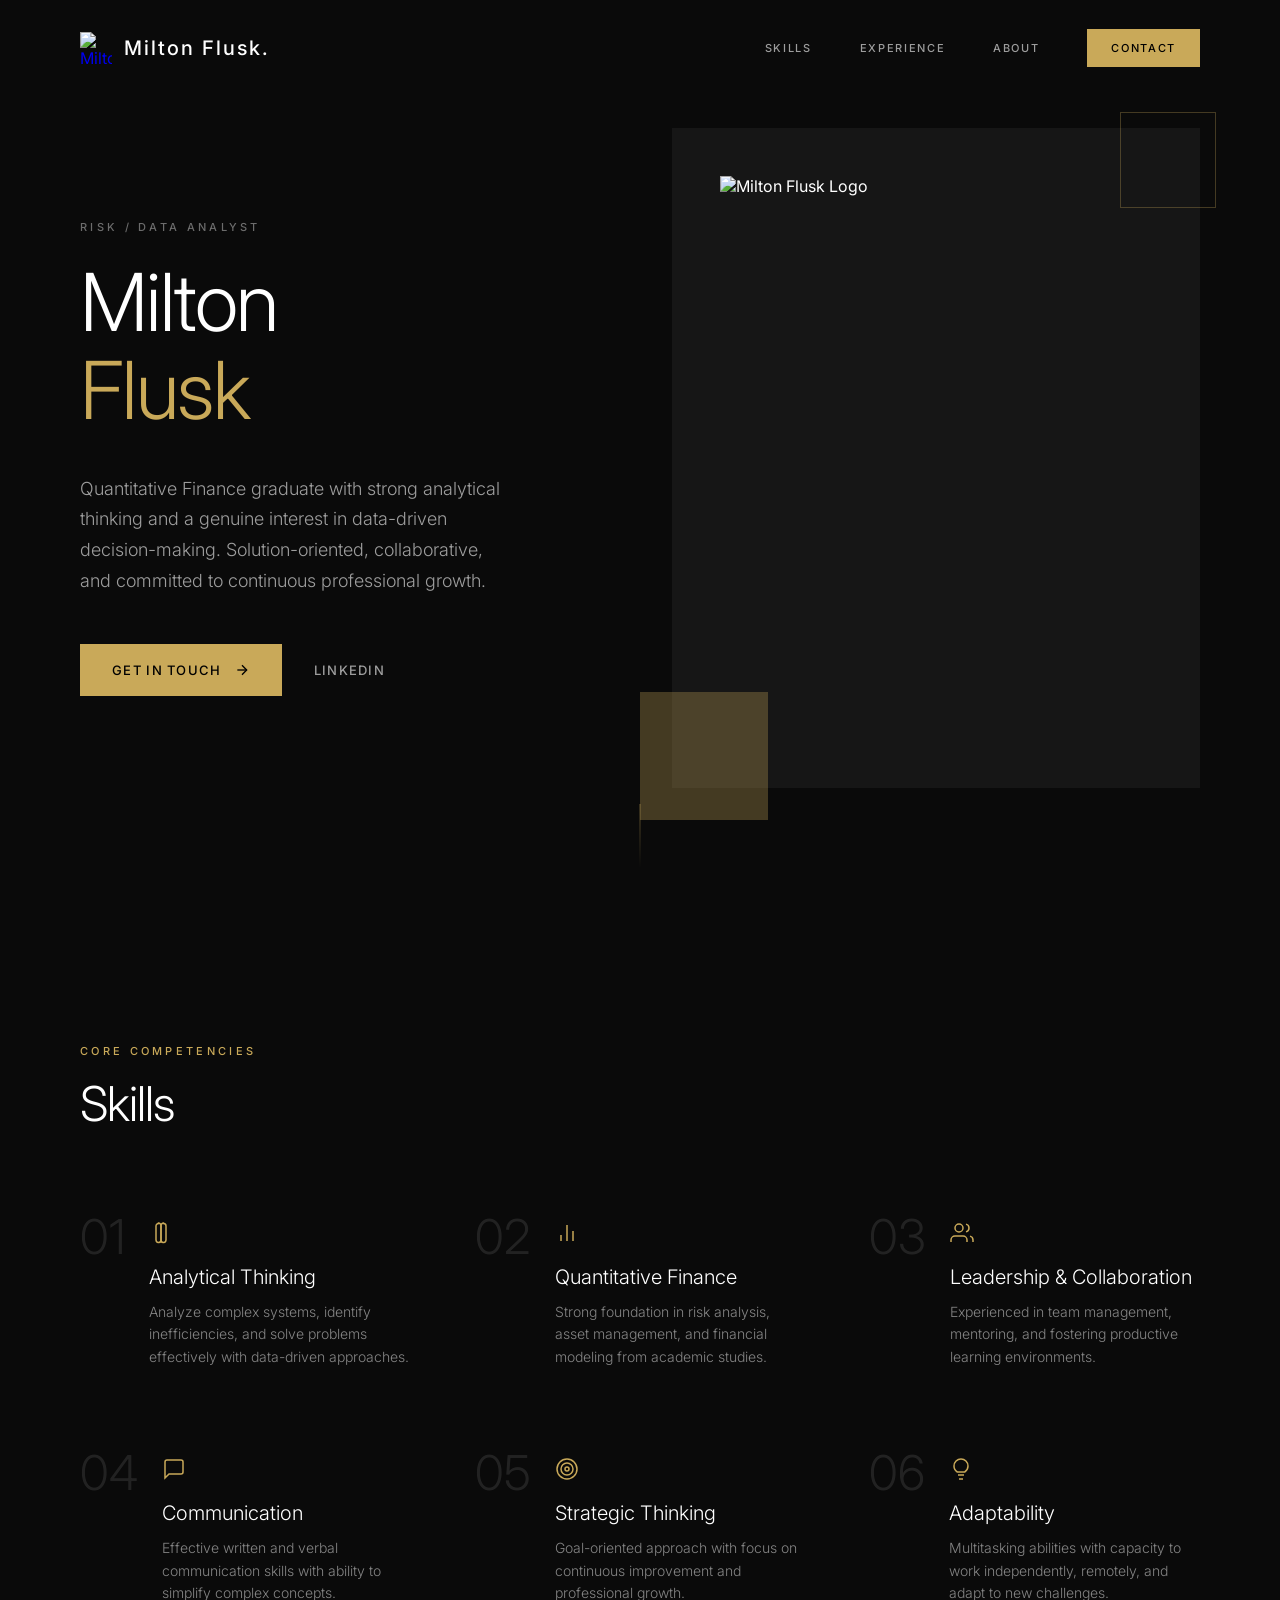
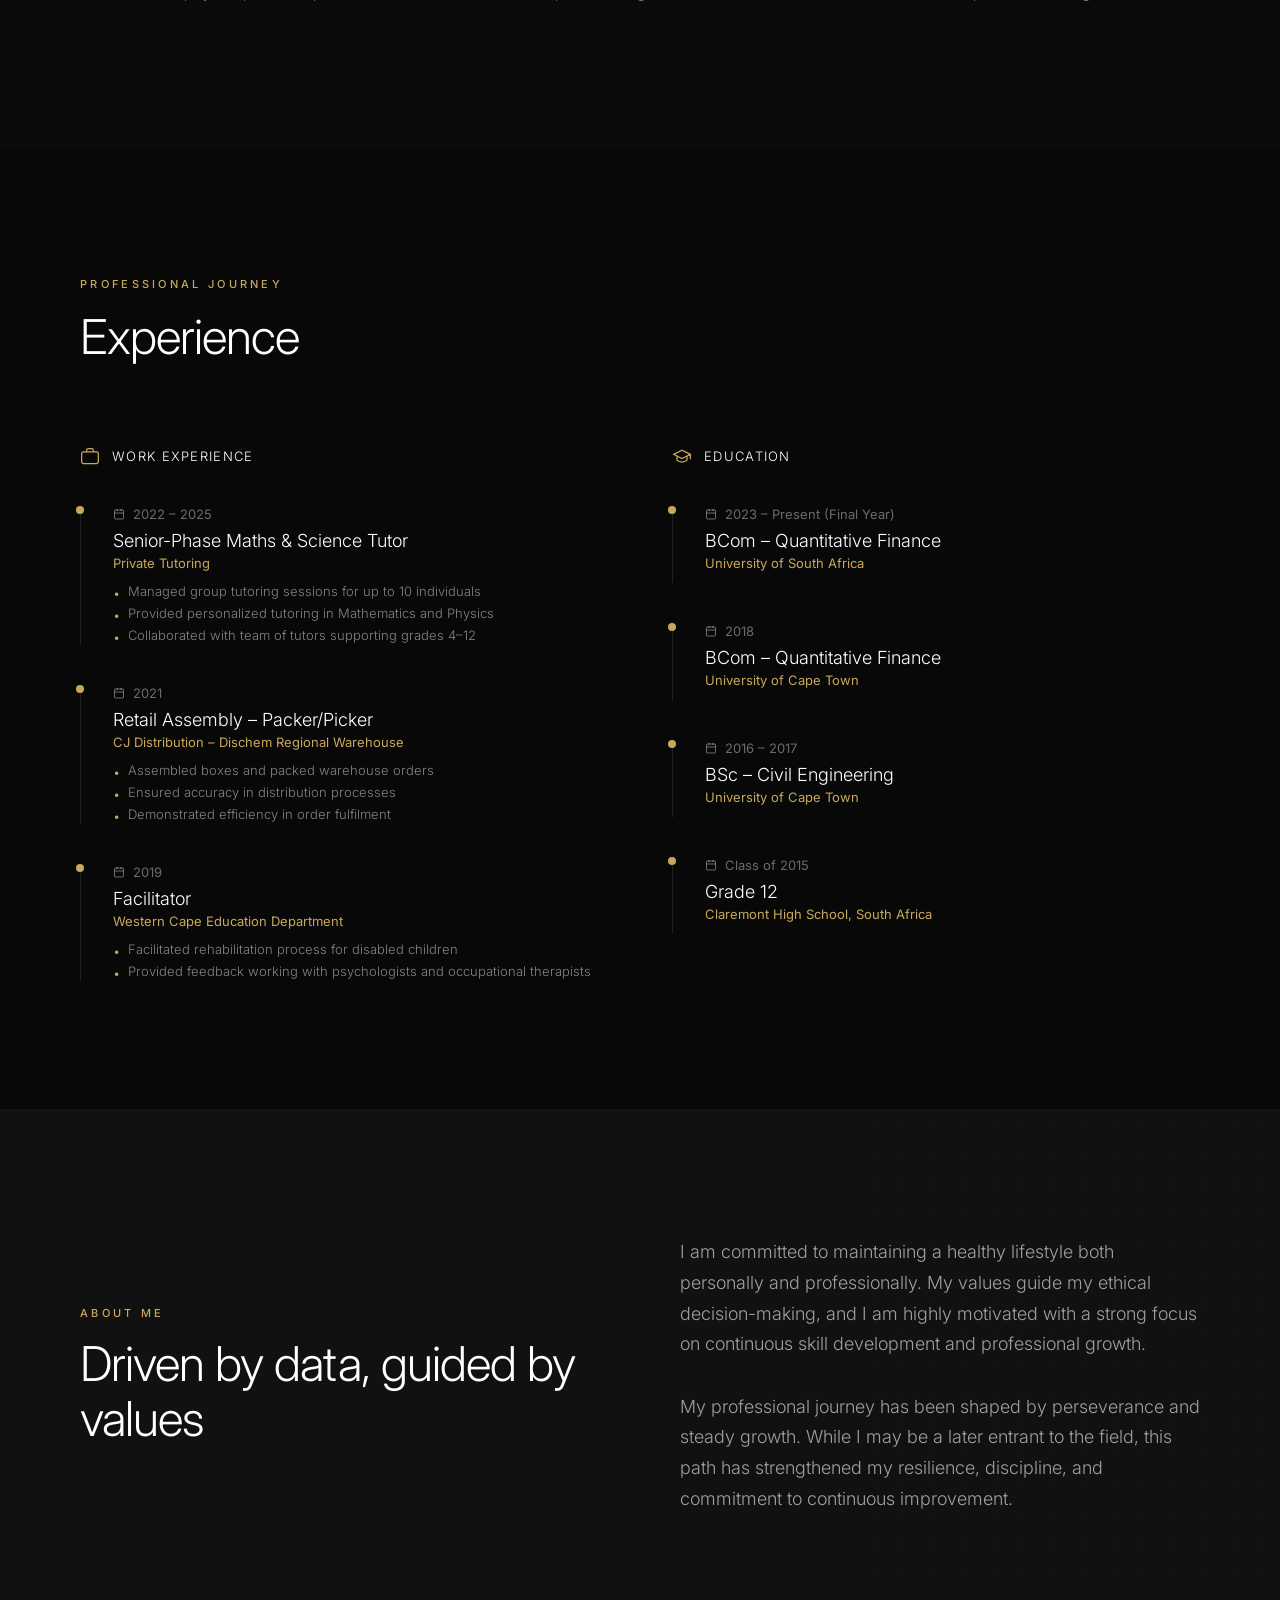
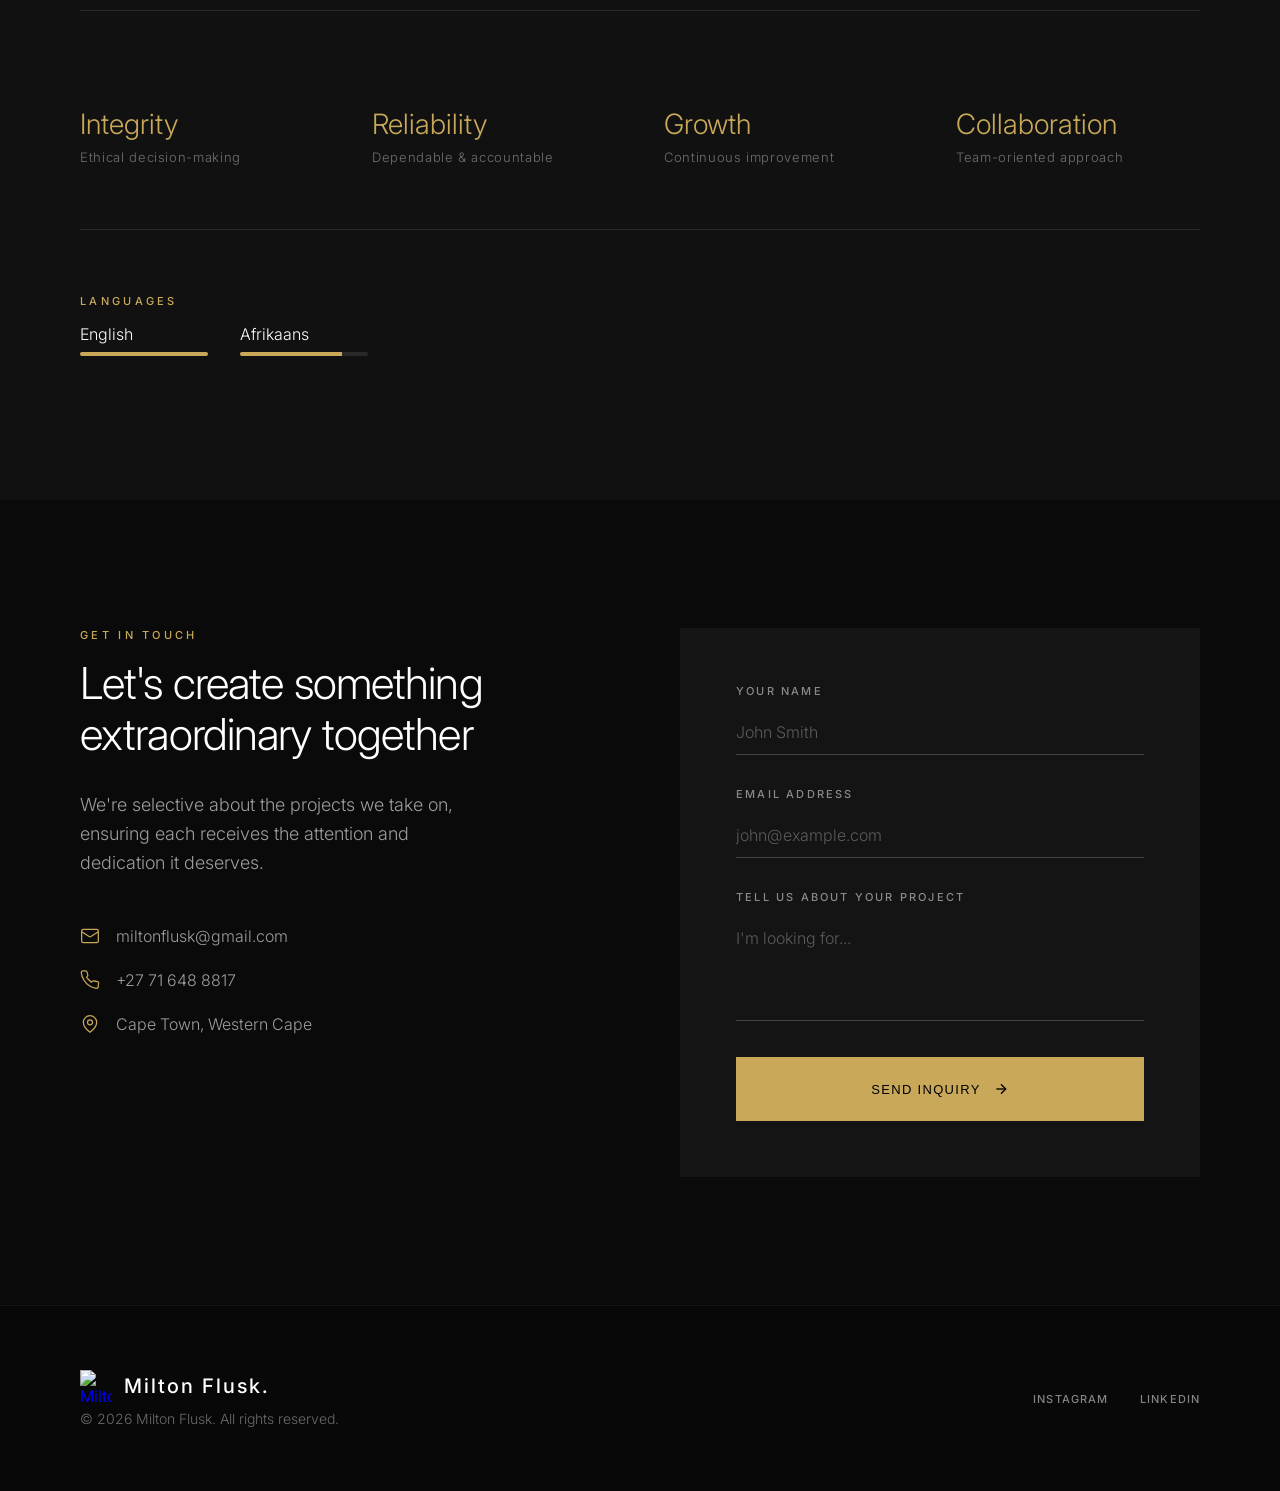
==== commit f380f1ae: "Refactor portfolio into external CSS and JavaScript files" ====
--- a/index.html
+++ b/index.html
@@ -4,343 +4,8 @@
   <meta charset="UTF-8" />
   <meta name="viewport" content="width=device-width, initial-scale=1.0"/>
   <title>Milton Flusk — Risk / Data Analyst</title>
-  <link href__="https://fonts.googleapis.com/css2?family=Inter:wght@300;400;500;600&display=swap" rel="stylesheet"/>
-  <style>
-    *, *::before, *::after { box-sizing: border-box; margin: 0; padding: 0; }
-    html { scroll-behavior: smooth; font-family: 'Inter', sans-serif; }
-    ::selection { background: #c9a959; color: white; }
-    body { background: #0a0a0a; color: white; }
-
-    /* ── NAV ── */
-    header {
-      position: fixed; top: 0; left: 0; right: 0; z-index: 100;
-      transition: background 0.5s, border-color 0.5s;
-    }
-    header.scrolled {
-      background: rgba(10,10,10,0.95);
-      backdrop-filter: blur(12px);
-      border-bottom: 1px solid rgba(255,255,255,0.05);
-    }
-    nav { max-width: 1280px; margin: 0 auto; padding: 0 80px; }
-    .nav-inner {
-      display: flex; align-items: center; justify-content: space-between;
-      height: 96px;
-    }
-    .logo { display: flex; align-items: center; gap: 12px; text-decoration: none; }
-    .logo img { height: 32px; width: 32px; }
-    .logo span { font-size: 20px; letter-spacing: 0.1em; font-weight: 500; color: white; }
-    .nav-links { display: flex; align-items: center; gap: 48px; }
-    .nav-links a {
-      font-size: 11px; letter-spacing: 0.15em; text-transform: uppercase;
-      color: rgba(255,255,255,0.6); text-decoration: none; font-weight: 500;
-      transition: color 0.2s;
-    }
-    .nav-links a:hover { color: #c9a959; }
-    .nav-links .cta {
-      background: #c9a959; color: black;
-      padding: 12px 24px;
-    }
-    .nav-links .cta:hover { background: rgba(201,169,89,0.9); color: black; }
-    .hamburger {
-      display: none; background: none; border: none;
-      color: white; cursor: pointer; padding: 8px;
-    }
-    .hamburger svg { width: 24px; height: 24px; }
-
-    /* Mobile Drawer */
-    .drawer-overlay {
-      display: none; position: fixed; inset: 0;
-      background: rgba(0,0,0,0.6); z-index: 200;
-    }
-    .drawer {
-      position: fixed; top: 0; left: 0; bottom: 0; width: 288px;
-      background: #0a0a0a; border-right: 1px solid rgba(255,255,255,0.1);
-      z-index: 201; padding: 32px 24px;
-      transform: translateX(-100%); transition: transform 0.3s ease;
-    }
-    .drawer.open { transform: translateX(0); }
-    .drawer-overlay.open { display: block; }
-    .drawer-header {
-      display: flex; align-items: center; justify-content: space-between;
-      margin-bottom: 32px;
-    }
-    .drawer-header span { font-size: 18px; letter-spacing: 0.1em; font-weight: 500; }
-    .drawer-close {
-      background: none; border: none; color: rgba(255,255,255,0.6);
-      cursor: pointer;
-    }
-    .drawer-close:hover { color: white; }
-    .drawer-close svg { width: 24px; height: 24px; }
-    .drawer-links { display: flex; flex-direction: column; gap: 0; }
-    .drawer-links a {
-      font-size: 13px; letter-spacing: 0.15em; text-transform: uppercase;
-      color: rgba(255,255,255,0.6); text-decoration: none; font-weight: 500;
-      padding: 12px 0; border-bottom: 1px solid rgba(255,255,255,0.05);
-      transition: color 0.2s;
-    }
-    .drawer-links a:hover { color: #c9a959; }
-
-    /* ── HERO ── */
-    .hero {
-      min-height: 100vh; display: flex; align-items: center;
-      justify-content: center; position: relative; overflow: hidden;
-    }
-    .hero-grid {
-      position: absolute; inset: 0; opacity: 0.03;
-      background-image:
-        linear-gradient(rgba(255,255,255,0.03) 1px, transparent 1px),
-        linear-gradient(90deg, rgba(255,255,255,0.03) 1px, transparent 1px);
-      background-size: 60px 60px;
-    }
-    .hero-inner {
-      max-width: 1280px; margin: 0 auto; padding: 0 80px;
-      width: 100%; position: relative; z-index: 1;
-      display: grid; grid-template-columns: 1fr 1fr; gap: 64px; align-items: center;
-    }
-    .hero-label {
-      font-size: 11px; letter-spacing: 0.3em; text-transform: uppercase;
-      color: rgba(255,255,255,0.4); margin-bottom: 24px; font-weight: 500;
-    }
-    .hero-name {
-      font-size: clamp(48px, 7vw, 80px);
-      font-weight: 300; line-height: 1.1; letter-spacing: -0.02em;
-    }
-    .hero-name .gold { color: #c9a959; display: block; }
-    .hero-desc {
-      margin-top: 40px; font-size: 18px; color: rgba(255,255,255,0.6);
-      max-width: 420px; line-height: 1.7; font-weight: 300;
-    }
-    .hero-actions { margin-top: 48px; display: flex; align-items: center; gap: 32px; }
-    .btn-primary {
-      background: #c9a959; color: black; border: none;
-      padding: 18px 32px; font-size: 13px; letter-spacing: 0.1em;
-      text-transform: uppercase; font-weight: 500; cursor: pointer;
-      display: inline-flex; align-items: center; gap: 12px;
-      text-decoration: none; transition: background 0.2s;
-    }
-    .btn-primary:hover { background: rgba(201,169,89,0.9); }
-    .btn-primary svg { width: 16px; height: 16px; }
-    .hero-link {
-      font-size: 13px; letter-spacing: 0.1em; text-transform: uppercase;
-      color: rgba(255,255,255,0.6); text-decoration: none; font-weight: 500;
-      transition: color 0.2s;
-    }
-    .hero-link:hover { color: #c9a959; }
-    .hero-image-wrap { position: relative; aspect-ratio: 4/5; }
-    .hero-image-bg { position: absolute; inset: 0; background: rgba(255,255,255,0.05); }
-    .hero-image-wrap img {
-      width: 100%; height: 100%; object-fit: contain; padding: 48px; position: relative;
-    }
-    .hero-deco-1 {
-      position: absolute; bottom: -32px; left: -32px;
-      width: 128px; height: 128px; background: rgba(201,169,89,0.3);
-    }
-    .hero-deco-2 {
-      position: absolute; top: -16px; right: -16px;
-      width: 96px; height: 96px; border: 1px solid rgba(201,169,89,0.3);
-    }
-    .scroll-indicator {
-      position: absolute; bottom: 48px; left: 50%;
-      transform: translateX(-50%);
-    }
-    .scroll-line {
-      width: 1px; height: 64px;
-      background: linear-gradient(to bottom, rgba(201,169,89,0.5), transparent);
-      animation: pulse 2s ease-in-out infinite;
-    }
-    @keyframes pulse { 0%,100%{transform:scaleY(1)} 50%{transform:scaleY(0.5)} }
-
-    /* ── SECTIONS SHARED ── */
-    section { padding: 128px 0; }
-    .container { max-width: 1280px; margin: 0 auto; padding: 0 80px; }
-    .section-label {
-      font-size: 11px; letter-spacing: 0.3em; text-transform: uppercase;
-      color: #c9a959; margin-bottom: 16px; font-weight: 500;
-    }
-    .section-title {
-      font-size: clamp(32px, 4vw, 48px);
-      font-weight: 300; letter-spacing: -0.02em; color: white;
-    }
-    .section-head { margin-bottom: 80px; }
-
-    /* ── SKILLS ── */
-    #skills { background: #0a0a0a; }
-    .skills-grid {
-      display: grid; grid-template-columns: repeat(3,1fr);
-      gap: 64px 64px;
-    }
-    .skill-card { display: flex; align-items: flex-start; gap: 24px; }
-    .skill-num {
-      color: rgba(255,255,255,0.1); font-size: 48px;
-      font-weight: 300; line-height: 1; flex-shrink: 0;
-    }
-    .skill-body { padding-top: 8px; }
-    .skill-icon { color: #c9a959; margin-bottom: 16px; }
-    .skill-icon svg { width: 24px; height: 24px; }
-    .skill-name { font-size: 20px; font-weight: 300; color: white; margin-bottom: 12px; }
-    .skill-desc { font-size: 14px; color: rgba(255,255,255,0.5); line-height: 1.6; font-weight: 300; }
-    .skill-line {
-      margin-top: 16px; height: 1px; width: 0;
-      background: #c9a959; transition: width 0.5s;
-    }
-    .skill-card:hover .skill-line { width: 48px; }
-
-    /* ── EXPERIENCE ── */
-    #experience { background: #080808; }
-    .exp-grid { display: grid; grid-template-columns: 1fr 1fr; gap: 64px; }
-    .exp-col-title {
-      display: flex; align-items: center; gap: 12px;
-      margin-bottom: 40px;
-    }
-    .exp-col-title svg { width: 20px; height: 20px; color: #c9a959; }
-    .exp-col-title span {
-      font-size: 13px; text-transform: uppercase; letter-spacing: 0.1em;
-      font-weight: 300; color: white;
-    }
-    .exp-items { display: flex; flex-direction: column; gap: 40px; }
-    .exp-item {
-      position: relative; padding-left: 32px;
-      border-left: 1px solid rgba(255,255,255,0.1);
-    }
-    .exp-dot {
-      position: absolute; left: -5px; top: 0;
-      width: 8px; height: 8px; background: #c9a959; border-radius: 50%;
-    }
-    .exp-period {
-      display: flex; align-items: center; gap: 8px;
-      color: rgba(255,255,255,0.4); font-size: 13px; margin-bottom: 8px;
-    }
-    .exp-period svg { width: 12px; height: 12px; }
-    .exp-title { font-size: 18px; font-weight: 300; color: white; margin-bottom: 4px; }
-    .exp-org { font-size: 13px; color: #c9a959; margin-bottom: 12px; }
-    .exp-highlights { list-style: none; display: flex; flex-direction: column; gap: 4px; }
-    .exp-highlights li {
-      font-size: 13px; color: rgba(255,255,255,0.5);
-      font-weight: 300; display: flex; align-items: flex-start; gap: 8px;
-    }
-    .exp-highlights li::before { content: "•"; color: #c9a959; margin-top: 2px; flex-shrink: 0; }
-
-    /* ── ABOUT ── */
-    #about { background: #111111; position: relative; overflow: hidden; }
-    .about-deco {
-      position: absolute; top: 0; right: 0; width: 33%; height: 100%;
-      opacity: 0.02;
-      background-image: radial-gradient(circle at center, rgba(201,169,89,0.3) 1px, transparent 1px);
-      background-size: 30px 30px;
-    }
-    .about-grid { display: grid; grid-template-columns: 1fr 1fr; gap: 80px; align-items: center; }
-    .about-title { font-size: clamp(32px,4vw,48px); font-weight: 300; letter-spacing:-0.02em; line-height:1.15; }
-    .about-text { font-size: 18px; color: rgba(255,255,255,0.6); line-height: 1.7; font-weight: 300; margin-bottom: 32px; }
-    .traits-row {
-      margin-top: 96px; padding-top: 96px;
-      border-top: 1px solid rgba(255,255,255,0.1);
-      display: grid; grid-template-columns: repeat(4,1fr); gap: 48px;
-    }
-    .trait-label { font-size: clamp(20px,2.5vw,28px); font-weight: 300; color: #c9a959; }
-    .trait-desc { margin-top: 8px; font-size: 13px; color: rgba(255,255,255,0.4); font-weight: 300; letter-spacing: 0.05em; }
-    .langs-row {
-      margin-top: 64px; padding-top: 64px;
-      border-top: 1px solid rgba(255,255,255,0.1);
-    }
-    .lang-item { margin-bottom: 16px; }
-    .lang-name { font-weight: 300; margin-bottom: 8px; }
-    .lang-bar { width: 128px; height: 4px; background: rgba(255,255,255,0.1); border-radius: 99px; overflow: hidden; }
-    .lang-fill { height: 100%; background: #c9a959; }
-    .langs-wrap { display: flex; flex-wrap: wrap; gap: 32px; }
-
-    /* ── CONTACT ── */
-    #contact { background: #0a0a0a; }
-    .contact-grid { display: grid; grid-template-columns: 1fr 1fr; gap: 80px; }
-    .contact-info-title { font-size: clamp(28px,3.5vw,44px); font-weight: 300; letter-spacing:-0.02em; line-height:1.15; margin-bottom: 32px; }
-    .contact-sub { font-size: 18px; color: rgba(255,255,255,0.6); font-weight: 300; line-height: 1.6; max-width: 400px; margin-bottom: 48px; }
-    .contact-detail {
-      display: flex; align-items: center; gap: 16px;
-      color: rgba(255,255,255,0.6); margin-bottom: 24px; text-decoration: none;
-      font-weight: 300; transition: color 0.2s;
-    }
-    .contact-detail:hover { color: #c9a959; }
-    .contact-detail svg { width: 20px; height: 20px; color: #c9a959; flex-shrink: 0; }
-    .contact-form { background: #141414; padding: 56px; }
-    .form-group { margin-bottom: 32px; }
-    .form-label {
-      display: block; font-size: 11px; letter-spacing: 0.2em;
-      text-transform: uppercase; color: rgba(255,255,255,0.5);
-      font-weight: 500; margin-bottom: 12px;
-    }
-    .form-input, .form-textarea {
-      width: 100%; background: transparent;
-      border: none; border-bottom: 1px solid rgba(255,255,255,0.2);
-      padding: 12px 0; color: white; font-size: 16px;
-      font-family: 'Inter', sans-serif; font-weight: 300;
-      outline: none; transition: border-color 0.2s;
-    }
-    .form-input::placeholder, .form-textarea::placeholder { color: rgba(255,255,255,0.3); }
-    .form-input:focus, .form-textarea:focus { border-bottom-color: #c9a959; }
-    .form-textarea { resize: none; }
-    .btn-submit {
-      width: 100%; background: #c9a959; color: black; border: none;
-      padding: 24px; font-size: 13px; letter-spacing: 0.1em;
-      text-transform: uppercase; font-weight: 500; cursor: pointer;
-      display: flex; align-items: center; justify-content: center; gap: 12px;
-      transition: background 0.2s;
-    }
-    .btn-submit:hover { background: rgba(201,169,89,0.9); }
-    .btn-submit:disabled { opacity: 0.7; cursor: not-allowed; }
-    .btn-submit svg { width: 16px; height: 16px; }
-    .success-state {
-      display: flex; flex-direction: column; align-items: center;
-      justify-content: center; text-align: center; padding: 48px 0;
-    }
-    .success-state svg { width: 64px; height: 64px; color: #c9a959; margin-bottom: 24px; }
-    .success-state h3 { font-size: 24px; font-weight: 300; margin-bottom: 12px; }
-    .success-state p { color: rgba(255,255,255,0.6); font-weight: 300; }
-    .btn-again {
-      margin-top: 32px; background: transparent; border: 1px solid rgba(255,255,255,0.2);
-      color: white; padding: 16px 32px; font-size: 13px; letter-spacing: 0.1em;
-      text-transform: uppercase; font-weight: 500; cursor: pointer; transition: background 0.2s;
-    }
-    .btn-again:hover { background: rgba(255,255,255,0.1); }
-
-    /* ── FOOTER ── */
-    footer {
-      background: #080808; border-top: 1px solid rgba(255,255,255,0.05);
-      padding: 64px 0;
-    }
-    .footer-inner {
-      max-width: 1280px; margin: 0 auto; padding: 0 80px;
-      display: flex; align-items: center; justify-content: space-between; flex-wrap: wrap; gap: 32px;
-    }
-    .footer-copy { margin-top: 8px; font-size: 14px; color: rgba(255,255,255,0.4); font-weight: 300; }
-    .footer-links { display: flex; align-items: center; gap: 32px; }
-    .footer-links a {
-      font-size: 11px; letter-spacing: 0.1em; text-transform: uppercase;
-      color: rgba(255,255,255,0.5); text-decoration: none; font-weight: 500;
-      transition: color 0.2s;
-    }
-    .footer-links a:hover { color: #c9a959; }
-
-    /* ── RESPONSIVE ── */
-    @media (max-width: 1024px) {
-      nav, .container, .footer-inner { padding: 0 48px; }
-      .hero-inner { padding: 0 48px; }
-      .hero-image-wrap { display: none; }
-      .hero-inner { grid-template-columns: 1fr; }
-      .skills-grid { grid-template-columns: 1fr 1fr; }
-      .exp-grid, .about-grid, .contact-grid { grid-template-columns: 1fr; }
-      .traits-row { grid-template-columns: repeat(2,1fr); }
-    }
-    @media (max-width: 768px) {
-      nav, .container, .footer-inner { padding: 0 24px; }
-      .hero-inner { padding: 0 24px; }
-      .nav-links { display: none; }
-      .hamburger { display: block; }
-      .skills-grid { grid-template-columns: 1fr; }
-      section { padding: 80px 0; }
-      .traits-row { grid-template-columns: 1fr 1fr; gap: 32px; margin-top: 64px; padding-top: 64px; }
-      .contact-form { padding: 32px; }
-      .nav-inner { height: 72px; }
-    }
-  </style>
+  <link href="https://fonts.googleapis.com/css2?family=Inter:wght@300;400;500;600&display=swap" rel="stylesheet"/>
+  <link rel="stylesheet" href="style.css"/>
 </head>
 <body>
 
@@ -348,15 +13,15 @@
 <header id="site-header">
   <nav>
     <div class="nav-inner">
-      <a href__="#" class="logo">
+      <a href="#" class="logo">
         <img src="https://qtrypzzcjebvfcihiynt.supabase.co/storage/v1/object/public/base44-prod/public/6979091bc2b1e1039aeefd06/f8d5927c6_BeigeWhiteAestheticSimpleMinimalistInvoice.png" alt="Milton Flusk Logo"/>
         <span>Milton Flusk.</span>
       </a>
       <div class="nav-links">
-        <a href__="#skills">Skills</a>
-        <a href__="#experience">Experience</a>
-        <a href__="#about">About</a>
-        <a href__="#contact" class="cta">Contact</a>
+        <a href="#skills">Skills</a>
+        <a href="#experience">Experience</a>
+        <a href="#about">About</a>
+        <a href="#contact" class="cta">Contact</a>
       </div>
       <button class="hamburger" onclick="toggleDrawer()" aria-label="Open menu">
         <svg id="hamburger-icon" viewBox="0 0 24 24" fill="none" stroke="currentColor" stroke-width="2"><line x1="3" y1="6" x2="21" y2="6"/><line x1="3" y1="12" x2="21" y2="12"/><line x1="3" y1="18" x2="21" y2="18"/></svg>
@@ -375,11 +40,11 @@
     </button>
   </div>
   <div class="drawer-links">
-    <a href__="#" onclick="toggleDrawer()">Home</a>
-    <a href__="#skills" onclick="toggleDrawer()">Skills</a>
-    <a href__="#experience" onclick="toggleDrawer()">Experience</a>
-    <a href__="#about" onclick="toggleDrawer()">About</a>
-    <a href__="#contact" onclick="toggleDrawer()">Contact</a>
+    <a href="#" onclick="toggleDrawer()">Home</a>
+    <a href="#skills" onclick="toggleDrawer()">Skills</a>
+    <a href="#experience" onclick="toggleDrawer()">Experience</a>
+    <a href="#about" onclick="toggleDrawer()">About</a>
+    <a href="#contact" onclick="toggleDrawer()">Contact</a>
   </div>
 </div>
 
@@ -397,11 +62,11 @@
         Quantitative Finance graduate with strong analytical thinking and a genuine interest in data-driven decision-making. Solution-oriented, collaborative, and committed to continuous professional growth.
       </p>
       <div class="hero-actions">
-        <a href__="#contact" class="btn-primary">
+        <a href="#contact" class="btn-primary">
           Get in Touch
           <svg viewBox="0 0 24 24" fill="none" stroke="currentColor" stroke-width="2"><line x1="5" y1="12" x2="19" y2="12"/><polyline points="12 5 19 12 12 19"/></svg>
         </a>
-        <a href__="https://www.linkedin.com/in/milton-luke-flusk" target="_blank" class="hero-link">LinkedIn</a>
+        <a href="https://www.linkedin.com/in/milton-luke-flusk" target="_blank" class="hero-link">LinkedIn</a>
       </div>
     </div>
     <div class="hero-image-wrap">
@@ -610,11 +275,11 @@
         <p class="section-label">Get in Touch</p>
         <h2 class="contact-info-title">Let's create something extraordinary together</h2>
         <p class="contact-sub">We're selective about the projects we take on, ensuring each receives the attention and dedication it deserves.</p>
-        <a href__="mailto:miltonflusk@gmail.com" class="contact-detail">
+        <a href="mailto:miltonflusk@gmail.com" class="contact-detail">
           <svg viewBox="0 0 24 24" fill="none" stroke="currentColor" stroke-width="1.5"><rect x="2" y="4" width="20" height="16" rx="2"/><path d="m22 7-8.97 5.7a1.94 1.94 0 0 1-2.06 0L2 7"/></svg>
           miltonflusk@gmail.com
         </a>
-        <a href__="tel:+27716488817" class="contact-detail">
+        <a href="tel:+27716488817" class="contact-detail">
           <svg viewBox="0 0 24 24" fill="none" stroke="currentColor" stroke-width="1.5"><path d="M22 16.92v3a2 2 0 0 1-2.18 2 19.79 19.79 0 0 1-8.63-3.07A19.5 19.5 0 0 1 4.64 12 19.79 19.79 0 0 1 1.55 3.18 2 2 0 0 1 3.55 1h3a2 2 0 0 1 2 1.72 12.84 12.84 0 0 0 .7 2.81 2 2 0 0 1-.45 2.11L7.91 8.5a16 16 0 0 0 6 6l.91-.91a2 2 0 0 1 2.11-.45 12.84 12.84 0 0 0 2.81.7A2 2 0 0 1 22 16.92z"/></svg>
           +27 71 648 8817
         </a>
@@ -652,15 +317,15 @@
 <footer>
   <div class="footer-inner">
     <div>
-      <a href__="#" class="logo">
+      <a href="#" class="logo">
         <img src="https://qtrypzzcjebvfcihiynt.supabase.co/storage/v1/object/public/base44-prod/public/6979091bc2b1e1039aeefd06/f8d5927c6_BeigeWhiteAestheticSimpleMinimalistInvoice.png" alt="Milton Flusk Logo"/>
         <span>Milton Flusk.</span>
       </a>
       <p class="footer-copy">© 2026 Milton Flusk. All rights reserved.</p>
     </div>
     <div class="footer-links">
-      <a href__="https://www.instagram.com/miltonflusk" target="_blank">Instagram</a>
-      <a href__="https://www.linkedin.com/in/milton-luke-flusk" target="_blank">LinkedIn</a>
+      <a href="https://www.instagram.com/miltonflusk" target="_blank">Instagram</a>
+      <a href="https://www.linkedin.com/in/milton-luke-flusk" target="_blank">LinkedIn</a>
     </div>
   </div>
 </footer>
@@ -721,6 +386,6 @@
       </form>`;
   }
 </script>
-<style>@keyframes spin { to { transform: rotate(360deg); } }</style>
+<link rel="stylesheet" href="style.css"/>
 </body>
 </html>
--- a/style.css
+++ b/style.css
@@ -0,0 +1,336 @@
+*, *::before, *::after { box-sizing: border-box; margin: 0; padding: 0; }
+html { scroll-behavior: smooth; font-family: 'Inter', sans-serif; }
+::selection { background: #c9a959; color: white; }
+body { background: #0a0a0a; color: white; }
+
+/* ── NAV ── */
+header {
+  position: fixed; top: 0; left: 0; right: 0; z-index: 100;
+  transition: background 0.5s, border-color 0.5s;
+}
+header.scrolled {
+  background: rgba(10,10,10,0.95);
+  backdrop-filter: blur(12px);
+  border-bottom: 1px solid rgba(255,255,255,0.05);
+}
+nav { max-width: 1280px; margin: 0 auto; padding: 0 80px; }
+.nav-inner {
+  display: flex; align-items: center; justify-content: space-between;
+  height: 96px;
+}
+.logo { display: flex; align-items: center; gap: 12px; text-decoration: none; }
+.logo img { height: 32px; width: 32px; }
+.logo span { font-size: 20px; letter-spacing: 0.1em; font-weight: 500; color: white; }
+.nav-links { display: flex; align-items: center; gap: 48px; }
+.nav-links a {
+  font-size: 11px; letter-spacing: 0.15em; text-transform: uppercase;
+  color: rgba(255,255,255,0.6); text-decoration: none; font-weight: 500;
+  transition: color 0.2s;
+}
+.nav-links a:hover { color: #c9a959; }
+.nav-links .cta {
+  background: #c9a959; color: black;
+  padding: 12px 24px;
+}
+.nav-links .cta:hover { background: rgba(201,169,89,0.9); color: black; }
+.hamburger {
+  display: none; background: none; border: none;
+  color: white; cursor: pointer; padding: 8px;
+}
+.hamburger svg { width: 24px; height: 24px; }
+
+/* Mobile Drawer */
+.drawer-overlay {
+  display: none; position: fixed; inset: 0;
+  background: rgba(0,0,0,0.6); z-index: 200;
+}
+.drawer {
+  position: fixed; top: 0; left: 0; bottom: 0; width: 288px;
+  background: #0a0a0a; border-right: 1px solid rgba(255,255,255,0.1);
+  z-index: 201; padding: 32px 24px;
+  transform: translateX(-100%); transition: transform 0.3s ease;
+}
+.drawer.open { transform: translateX(0); }
+.drawer-overlay.open { display: block; }
+.drawer-header {
+  display: flex; align-items: center; justify-content: space-between;
+  margin-bottom: 32px;
+}
+.drawer-header span { font-size: 18px; letter-spacing: 0.1em; font-weight: 500; }
+.drawer-close {
+  background: none; border: none; color: rgba(255,255,255,0.6);
+  cursor: pointer;
+}
+.drawer-close:hover { color: white; }
+.drawer-close svg { width: 24px; height: 24px; }
+.drawer-links { display: flex; flex-direction: column; gap: 0; }
+.drawer-links a {
+  font-size: 13px; letter-spacing: 0.15em; text-transform: uppercase;
+  color: rgba(255,255,255,0.6); text-decoration: none; font-weight: 500;
+  padding: 12px 0; border-bottom: 1px solid rgba(255,255,255,0.05);
+  transition: color 0.2s;
+}
+.drawer-links a:hover { color: #c9a959; }
+
+/* ── HERO ── */
+.hero {
+  min-height: 100vh; display: flex; align-items: center;
+  justify-content: center; position: relative; overflow: hidden;
+}
+.hero-grid {
+  position: absolute; inset: 0; opacity: 0.03;
+  background-image:
+    linear-gradient(rgba(255,255,255,0.03) 1px, transparent 1px),
+    linear-gradient(90deg, rgba(255,255,255,0.03) 1px, transparent 1px);
+  background-size: 60px 60px;
+}
+.hero-inner {
+  max-width: 1280px; margin: 0 auto; padding: 0 80px;
+  width: 100%; position: relative; z-index: 1;
+  display: grid; grid-template-columns: 1fr 1fr; gap: 64px; align-items: center;
+}
+.hero-label {
+  font-size: 11px; letter-spacing: 0.3em; text-transform: uppercase;
+  color: rgba(255,255,255,0.4); margin-bottom: 24px; font-weight: 500;
+}
+.hero-name {
+  font-size: clamp(48px, 7vw, 80px);
+  font-weight: 300; line-height: 1.1; letter-spacing: -0.02em;
+}
+.hero-name .gold { color: #c9a959; display: block; }
+.hero-desc {
+  margin-top: 40px; font-size: 18px; color: rgba(255,255,255,0.6);
+  max-width: 420px; line-height: 1.7; font-weight: 300;
+}
+.hero-actions { margin-top: 48px; display: flex; align-items: center; gap: 32px; }
+.btn-primary {
+  background: #c9a959; color: black; border: none;
+  padding: 18px 32px; font-size: 13px; letter-spacing: 0.1em;
+  text-transform: uppercase; font-weight: 500; cursor: pointer;
+  display: inline-flex; align-items: center; gap: 12px;
+  text-decoration: none; transition: background 0.2s;
+}
+.btn-primary:hover { background: rgba(201,169,89,0.9); }
+.btn-primary svg { width: 16px; height: 16px; }
+.hero-link {
+  font-size: 13px; letter-spacing: 0.1em; text-transform: uppercase;
+  color: rgba(255,255,255,0.6); text-decoration: none; font-weight: 500;
+  transition: color 0.2s;
+}
+.hero-link:hover { color: #c9a959; }
+.hero-image-wrap { position: relative; aspect-ratio: 4/5; }
+.hero-image-bg { position: absolute; inset: 0; background: rgba(255,255,255,0.05); }
+.hero-image-wrap img {
+  width: 100%; height: 100%; object-fit: contain; padding: 48px; position: relative;
+}
+.hero-deco-1 {
+  position: absolute; bottom: -32px; left: -32px;
+  width: 128px; height: 128px; background: rgba(201,169,89,0.3);
+}
+.hero-deco-2 {
+  position: absolute; top: -16px; right: -16px;
+  width: 96px; height: 96px; border: 1px solid rgba(201,169,89,0.3);
+}
+.scroll-indicator {
+  position: absolute; bottom: 48px; left: 50%;
+  transform: translateX(-50%);
+}
+.scroll-line {
+  width: 1px; height: 64px;
+  background: linear-gradient(to bottom, rgba(201,169,89,0.5), transparent);
+  animation: pulse 2s ease-in-out infinite;
+}
+@keyframes pulse { 0%,100%{transform:scaleY(1)} 50%{transform:scaleY(0.5)} }
+
+/* ── SECTIONS SHARED ── */
+section { padding: 128px 0; }
+.container { max-width: 1280px; margin: 0 auto; padding: 0 80px; }
+.section-label {
+  font-size: 11px; letter-spacing: 0.3em; text-transform: uppercase;
+  color: #c9a959; margin-bottom: 16px; font-weight: 500;
+}
+.section-title {
+  font-size: clamp(32px, 4vw, 48px);
+  font-weight: 300; letter-spacing: -0.02em; color: white;
+}
+.section-head { margin-bottom: 80px; }
+
+/* ── SKILLS ── */
+#skills { background: #0a0a0a; }
+.skills-grid {
+  display: grid; grid-template-columns: repeat(3,1fr);
+  gap: 64px 64px;
+}
+.skill-card { display: flex; align-items: flex-start; gap: 24px; }
+.skill-num {
+  color: rgba(255,255,255,0.1); font-size: 48px;
+  font-weight: 300; line-height: 1; flex-shrink: 0;
+}
+.skill-body { padding-top: 8px; }
+.skill-icon { color: #c9a959; margin-bottom: 16px; }
+.skill-icon svg { width: 24px; height: 24px; }
+.skill-name { font-size: 20px; font-weight: 300; color: white; margin-bottom: 12px; }
+.skill-desc { font-size: 14px; color: rgba(255,255,255,0.5); line-height: 1.6; font-weight: 300; }
+.skill-line {
+  margin-top: 16px; height: 1px; width: 0;
+  background: #c9a959; transition: width 0.5s;
+}
+.skill-card:hover .skill-line { width: 48px; }
+
+/* ── EXPERIENCE ── */
+#experience { background: #080808; }
+.exp-grid { display: grid; grid-template-columns: 1fr 1fr; gap: 64px; }
+.exp-col-title {
+  display: flex; align-items: center; gap: 12px;
+  margin-bottom: 40px;
+}
+.exp-col-title svg { width: 20px; height: 20px; color: #c9a959; }
+.exp-col-title span {
+  font-size: 13px; text-transform: uppercase; letter-spacing: 0.1em;
+  font-weight: 300; color: white;
+}
+.exp-items { display: flex; flex-direction: column; gap: 40px; }
+.exp-item {
+  position: relative; padding-left: 32px;
+  border-left: 1px solid rgba(255,255,255,0.1);
+}
+.exp-dot {
+  position: absolute; left: -5px; top: 0;
+  width: 8px; height: 8px; background: #c9a959; border-radius: 50%;
+}
+.exp-period {
+  display: flex; align-items: center; gap: 8px;
+  color: rgba(255,255,255,0.4); font-size: 13px; margin-bottom: 8px;
+}
+.exp-period svg { width: 12px; height: 12px; }
+.exp-title { font-size: 18px; font-weight: 300; color: white; margin-bottom: 4px; }
+.exp-org { font-size: 13px; color: #c9a959; margin-bottom: 12px; }
+.exp-highlights { list-style: none; display: flex; flex-direction: column; gap: 4px; }
+.exp-highlights li {
+  font-size: 13px; color: rgba(255,255,255,0.5);
+  font-weight: 300; display: flex; align-items: flex-start; gap: 8px;
+}
+.exp-highlights li::before { content: "•"; color: #c9a959; margin-top: 2px; flex-shrink: 0; }
+
+/* ── ABOUT ── */
+#about { background: #111111; position: relative; overflow: hidden; }
+.about-deco {
+  position: absolute; top: 0; right: 0; width: 33%; height: 100%;
+  opacity: 0.02;
+  background-image: radial-gradient(circle at center, rgba(201,169,89,0.3) 1px, transparent 1px);
+  background-size: 30px 30px;
+}
+.about-grid { display: grid; grid-template-columns: 1fr 1fr; gap: 80px; align-items: center; }
+.about-title { font-size: clamp(32px,4vw,48px); font-weight: 300; letter-spacing:-0.02em; line-height:1.15; }
+.about-text { font-size: 18px; color: rgba(255,255,255,0.6); line-height: 1.7; font-weight: 300; margin-bottom: 32px; }
+.traits-row {
+  margin-top: 96px; padding-top: 96px;
+  border-top: 1px solid rgba(255,255,255,0.1);
+  display: grid; grid-template-columns: repeat(4,1fr); gap: 48px;
+}
+.trait-label { font-size: clamp(20px,2.5vw,28px); font-weight: 300; color: #c9a959; }
+.trait-desc { margin-top: 8px; font-size: 13px; color: rgba(255,255,255,0.4); font-weight: 300; letter-spacing: 0.05em; }
+.langs-row {
+  margin-top: 64px; padding-top: 64px;
+  border-top: 1px solid rgba(255,255,255,0.1);
+}
+.lang-item { margin-bottom: 16px; }
+.lang-name { font-weight: 300; margin-bottom: 8px; }
+.lang-bar { width: 128px; height: 4px; background: rgba(255,255,255,0.1); border-radius: 99px; overflow: hidden; }
+.lang-fill { height: 100%; background: #c9a959; }
+.langs-wrap { display: flex; flex-wrap: wrap; gap: 32px; }
+
+/* ── CONTACT ── */
+#contact { background: #0a0a0a; }
+.contact-grid { display: grid; grid-template-columns: 1fr 1fr; gap: 80px; }
+.contact-info-title { font-size: clamp(28px,3.5vw,44px); font-weight: 300; letter-spacing:-0.02em; line-height:1.15; margin-bottom: 32px; }
+.contact-sub { font-size: 18px; color: rgba(255,255,255,0.6); font-weight: 300; line-height: 1.6; max-width: 400px; margin-bottom: 48px; }
+.contact-detail {
+  display: flex; align-items: center; gap: 16px;
+  color: rgba(255,255,255,0.6); margin-bottom: 24px; text-decoration: none;
+  font-weight: 300; transition: color 0.2s;
+}
+.contact-detail:hover { color: #c9a959; }
+.contact-detail svg { width: 20px; height: 20px; color: #c9a959; flex-shrink: 0; }
+.contact-form { background: #141414; padding: 56px; }
+.form-group { margin-bottom: 32px; }
+.form-label {
+  display: block; font-size: 11px; letter-spacing: 0.2em;
+  text-transform: uppercase; color: rgba(255,255,255,0.5);
+  font-weight: 500; margin-bottom: 12px;
+}
+.form-input, .form-textarea {
+  width: 100%; background: transparent;
+  border: none; border-bottom: 1px solid rgba(255,255,255,0.2);
+  padding: 12px 0; color: white; font-size: 16px;
+  font-family: 'Inter', sans-serif; font-weight: 300;
+  outline: none; transition: border-color 0.2s;
+}
+.form-input::placeholder, .form-textarea::placeholder { color: rgba(255,255,255,0.3); }
+.form-input:focus, .form-textarea:focus { border-bottom-color: #c9a959; }
+.form-textarea { resize: none; }
+.btn-submit {
+  width: 100%; background: #c9a959; color: black; border: none;
+  padding: 24px; font-size: 13px; letter-spacing: 0.1em;
+  text-transform: uppercase; font-weight: 500; cursor: pointer;
+  display: flex; align-items: center; justify-content: center; gap: 12px;
+  transition: background 0.2s;
+}
+.btn-submit:hover { background: rgba(201,169,89,0.9); }
+.btn-submit:disabled { opacity: 0.7; cursor: not-allowed; }
+.btn-submit svg { width: 16px; height: 16px; }
+.success-state {
+  display: flex; flex-direction: column; align-items: center;
+  justify-content: center; text-align: center; padding: 48px 0;
+}
+.success-state svg { width: 64px; height: 64px; color: #c9a959; margin-bottom: 24px; }
+.success-state h3 { font-size: 24px; font-weight: 300; margin-bottom: 12px; }
+.success-state p { color: rgba(255,255,255,0.6); font-weight: 300; }
+.btn-again {
+  margin-top: 32px; background: transparent; border: 1px solid rgba(255,255,255,0.2);
+  color: white; padding: 16px 32px; font-size: 13px; letter-spacing: 0.1em;
+  text-transform: uppercase; font-weight: 500; cursor: pointer; transition: background 0.2s;
+}
+.btn-again:hover { background: rgba(255,255,255,0.1); }
+
+/* ── FOOTER ── */
+footer {
+  background: #080808; border-top: 1px solid rgba(255,255,255,0.05);
+  padding: 64px 0;
+}
+.footer-inner {
+  max-width: 1280px; margin: 0 auto; padding: 0 80px;
+  display: flex; align-items: center; justify-content: space-between; flex-wrap: wrap; gap: 32px;
+}
+.footer-copy { margin-top: 8px; font-size: 14px; color: rgba(255,255,255,0.4); font-weight: 300; }
+.footer-links { display: flex; align-items: center; gap: 32px; }
+.footer-links a {
+  font-size: 11px; letter-spacing: 0.1em; text-transform: uppercase;
+  color: rgba(255,255,255,0.5); text-decoration: none; font-weight: 500;
+  transition: color 0.2s;
+}
+.footer-links a:hover { color: #c9a959; }
+
+@keyframes spin { to { transform: rotate(360deg); } }
+
+/* ── RESPONSIVE ── */
+@media (max-width: 1024px) {
+  nav, .container, .footer-inner { padding: 0 48px; }
+  .hero-inner { padding: 0 48px; }
+  .hero-image-wrap { display: none; }
+  .hero-inner { grid-template-columns: 1fr; }
+  .skills-grid { grid-template-columns: 1fr 1fr; }
+  .exp-grid, .about-grid, .contact-grid { grid-template-columns: 1fr; }
+  .traits-row { grid-template-columns: repeat(2,1fr); }
+}
+@media (max-width: 768px) {
+  nav, .container, .footer-inner { padding: 0 24px; }
+  .hero-inner { padding: 0 24px; }
+  .nav-links { display: none; }
+  .hamburger { display: block; }
+  .skills-grid { grid-template-columns: 1fr; }
+  section { padding: 80px 0; }
+  .traits-row { grid-template-columns: 1fr 1fr; gap: 32px; margin-top: 64px; padding-top: 64px; }
+  .contact-form { padding: 32px; }
+  .nav-inner { height: 72px; }
+}
--- a/style.css
+++ b/style.css
@@ -0,0 +1,336 @@
+*, *::before, *::after { box-sizing: border-box; margin: 0; padding: 0; }
+html { scroll-behavior: smooth; font-family: 'Inter', sans-serif; }
+::selection { background: #c9a959; color: white; }
+body { background: #0a0a0a; color: white; }
+
+/* ── NAV ── */
+header {
+  position: fixed; top: 0; left: 0; right: 0; z-index: 100;
+  transition: background 0.5s, border-color 0.5s;
+}
+header.scrolled {
+  background: rgba(10,10,10,0.95);
+  backdrop-filter: blur(12px);
+  border-bottom: 1px solid rgba(255,255,255,0.05);
+}
+nav { max-width: 1280px; margin: 0 auto; padding: 0 80px; }
+.nav-inner {
+  display: flex; align-items: center; justify-content: space-between;
+  height: 96px;
+}
+.logo { display: flex; align-items: center; gap: 12px; text-decoration: none; }
+.logo img { height: 32px; width: 32px; }
+.logo span { font-size: 20px; letter-spacing: 0.1em; font-weight: 500; color: white; }
+.nav-links { display: flex; align-items: center; gap: 48px; }
+.nav-links a {
+  font-size: 11px; letter-spacing: 0.15em; text-transform: uppercase;
+  color: rgba(255,255,255,0.6); text-decoration: none; font-weight: 500;
+  transition: color 0.2s;
+}
+.nav-links a:hover { color: #c9a959; }
+.nav-links .cta {
+  background: #c9a959; color: black;
+  padding: 12px 24px;
+}
+.nav-links .cta:hover { background: rgba(201,169,89,0.9); color: black; }
+.hamburger {
+  display: none; background: none; border: none;
+  color: white; cursor: pointer; padding: 8px;
+}
+.hamburger svg { width: 24px; height: 24px; }
+
+/* Mobile Drawer */
+.drawer-overlay {
+  display: none; position: fixed; inset: 0;
+  background: rgba(0,0,0,0.6); z-index: 200;
+}
+.drawer {
+  position: fixed; top: 0; left: 0; bottom: 0; width: 288px;
+  background: #0a0a0a; border-right: 1px solid rgba(255,255,255,0.1);
+  z-index: 201; padding: 32px 24px;
+  transform: translateX(-100%); transition: transform 0.3s ease;
+}
+.drawer.open { transform: translateX(0); }
+.drawer-overlay.open { display: block; }
+.drawer-header {
+  display: flex; align-items: center; justify-content: space-between;
+  margin-bottom: 32px;
+}
+.drawer-header span { font-size: 18px; letter-spacing: 0.1em; font-weight: 500; }
+.drawer-close {
+  background: none; border: none; color: rgba(255,255,255,0.6);
+  cursor: pointer;
+}
+.drawer-close:hover { color: white; }
+.drawer-close svg { width: 24px; height: 24px; }
+.drawer-links { display: flex; flex-direction: column; gap: 0; }
+.drawer-links a {
+  font-size: 13px; letter-spacing: 0.15em; text-transform: uppercase;
+  color: rgba(255,255,255,0.6); text-decoration: none; font-weight: 500;
+  padding: 12px 0; border-bottom: 1px solid rgba(255,255,255,0.05);
+  transition: color 0.2s;
+}
+.drawer-links a:hover { color: #c9a959; }
+
+/* ── HERO ── */
+.hero {
+  min-height: 100vh; display: flex; align-items: center;
+  justify-content: center; position: relative; overflow: hidden;
+}
+.hero-grid {
+  position: absolute; inset: 0; opacity: 0.03;
+  background-image:
+    linear-gradient(rgba(255,255,255,0.03) 1px, transparent 1px),
+    linear-gradient(90deg, rgba(255,255,255,0.03) 1px, transparent 1px);
+  background-size: 60px 60px;
+}
+.hero-inner {
+  max-width: 1280px; margin: 0 auto; padding: 0 80px;
+  width: 100%; position: relative; z-index: 1;
+  display: grid; grid-template-columns: 1fr 1fr; gap: 64px; align-items: center;
+}
+.hero-label {
+  font-size: 11px; letter-spacing: 0.3em; text-transform: uppercase;
+  color: rgba(255,255,255,0.4); margin-bottom: 24px; font-weight: 500;
+}
+.hero-name {
+  font-size: clamp(48px, 7vw, 80px);
+  font-weight: 300; line-height: 1.1; letter-spacing: -0.02em;
+}
+.hero-name .gold { color: #c9a959; display: block; }
+.hero-desc {
+  margin-top: 40px; font-size: 18px; color: rgba(255,255,255,0.6);
+  max-width: 420px; line-height: 1.7; font-weight: 300;
+}
+.hero-actions { margin-top: 48px; display: flex; align-items: center; gap: 32px; }
+.btn-primary {
+  background: #c9a959; color: black; border: none;
+  padding: 18px 32px; font-size: 13px; letter-spacing: 0.1em;
+  text-transform: uppercase; font-weight: 500; cursor: pointer;
+  display: inline-flex; align-items: center; gap: 12px;
+  text-decoration: none; transition: background 0.2s;
+}
+.btn-primary:hover { background: rgba(201,169,89,0.9); }
+.btn-primary svg { width: 16px; height: 16px; }
+.hero-link {
+  font-size: 13px; letter-spacing: 0.1em; text-transform: uppercase;
+  color: rgba(255,255,255,0.6); text-decoration: none; font-weight: 500;
+  transition: color 0.2s;
+}
+.hero-link:hover { color: #c9a959; }
+.hero-image-wrap { position: relative; aspect-ratio: 4/5; }
+.hero-image-bg { position: absolute; inset: 0; background: rgba(255,255,255,0.05); }
+.hero-image-wrap img {
+  width: 100%; height: 100%; object-fit: contain; padding: 48px; position: relative;
+}
+.hero-deco-1 {
+  position: absolute; bottom: -32px; left: -32px;
+  width: 128px; height: 128px; background: rgba(201,169,89,0.3);
+}
+.hero-deco-2 {
+  position: absolute; top: -16px; right: -16px;
+  width: 96px; height: 96px; border: 1px solid rgba(201,169,89,0.3);
+}
+.scroll-indicator {
+  position: absolute; bottom: 48px; left: 50%;
+  transform: translateX(-50%);
+}
+.scroll-line {
+  width: 1px; height: 64px;
+  background: linear-gradient(to bottom, rgba(201,169,89,0.5), transparent);
+  animation: pulse 2s ease-in-out infinite;
+}
+@keyframes pulse { 0%,100%{transform:scaleY(1)} 50%{transform:scaleY(0.5)} }
+
+/* ── SECTIONS SHARED ── */
+section { padding: 128px 0; }
+.container { max-width: 1280px; margin: 0 auto; padding: 0 80px; }
+.section-label {
+  font-size: 11px; letter-spacing: 0.3em; text-transform: uppercase;
+  color: #c9a959; margin-bottom: 16px; font-weight: 500;
+}
+.section-title {
+  font-size: clamp(32px, 4vw, 48px);
+  font-weight: 300; letter-spacing: -0.02em; color: white;
+}
+.section-head { margin-bottom: 80px; }
+
+/* ── SKILLS ── */
+#skills { background: #0a0a0a; }
+.skills-grid {
+  display: grid; grid-template-columns: repeat(3,1fr);
+  gap: 64px 64px;
+}
+.skill-card { display: flex; align-items: flex-start; gap: 24px; }
+.skill-num {
+  color: rgba(255,255,255,0.1); font-size: 48px;
+  font-weight: 300; line-height: 1; flex-shrink: 0;
+}
+.skill-body { padding-top: 8px; }
+.skill-icon { color: #c9a959; margin-bottom: 16px; }
+.skill-icon svg { width: 24px; height: 24px; }
+.skill-name { font-size: 20px; font-weight: 300; color: white; margin-bottom: 12px; }
+.skill-desc { font-size: 14px; color: rgba(255,255,255,0.5); line-height: 1.6; font-weight: 300; }
+.skill-line {
+  margin-top: 16px; height: 1px; width: 0;
+  background: #c9a959; transition: width 0.5s;
+}
+.skill-card:hover .skill-line { width: 48px; }
+
+/* ── EXPERIENCE ── */
+#experience { background: #080808; }
+.exp-grid { display: grid; grid-template-columns: 1fr 1fr; gap: 64px; }
+.exp-col-title {
+  display: flex; align-items: center; gap: 12px;
+  margin-bottom: 40px;
+}
+.exp-col-title svg { width: 20px; height: 20px; color: #c9a959; }
+.exp-col-title span {
+  font-size: 13px; text-transform: uppercase; letter-spacing: 0.1em;
+  font-weight: 300; color: white;
+}
+.exp-items { display: flex; flex-direction: column; gap: 40px; }
+.exp-item {
+  position: relative; padding-left: 32px;
+  border-left: 1px solid rgba(255,255,255,0.1);
+}
+.exp-dot {
+  position: absolute; left: -5px; top: 0;
+  width: 8px; height: 8px; background: #c9a959; border-radius: 50%;
+}
+.exp-period {
+  display: flex; align-items: center; gap: 8px;
+  color: rgba(255,255,255,0.4); font-size: 13px; margin-bottom: 8px;
+}
+.exp-period svg { width: 12px; height: 12px; }
+.exp-title { font-size: 18px; font-weight: 300; color: white; margin-bottom: 4px; }
+.exp-org { font-size: 13px; color: #c9a959; margin-bottom: 12px; }
+.exp-highlights { list-style: none; display: flex; flex-direction: column; gap: 4px; }
+.exp-highlights li {
+  font-size: 13px; color: rgba(255,255,255,0.5);
+  font-weight: 300; display: flex; align-items: flex-start; gap: 8px;
+}
+.exp-highlights li::before { content: "•"; color: #c9a959; margin-top: 2px; flex-shrink: 0; }
+
+/* ── ABOUT ── */
+#about { background: #111111; position: relative; overflow: hidden; }
+.about-deco {
+  position: absolute; top: 0; right: 0; width: 33%; height: 100%;
+  opacity: 0.02;
+  background-image: radial-gradient(circle at center, rgba(201,169,89,0.3) 1px, transparent 1px);
+  background-size: 30px 30px;
+}
+.about-grid { display: grid; grid-template-columns: 1fr 1fr; gap: 80px; align-items: center; }
+.about-title { font-size: clamp(32px,4vw,48px); font-weight: 300; letter-spacing:-0.02em; line-height:1.15; }
+.about-text { font-size: 18px; color: rgba(255,255,255,0.6); line-height: 1.7; font-weight: 300; margin-bottom: 32px; }
+.traits-row {
+  margin-top: 96px; padding-top: 96px;
+  border-top: 1px solid rgba(255,255,255,0.1);
+  display: grid; grid-template-columns: repeat(4,1fr); gap: 48px;
+}
+.trait-label { font-size: clamp(20px,2.5vw,28px); font-weight: 300; color: #c9a959; }
+.trait-desc { margin-top: 8px; font-size: 13px; color: rgba(255,255,255,0.4); font-weight: 300; letter-spacing: 0.05em; }
+.langs-row {
+  margin-top: 64px; padding-top: 64px;
+  border-top: 1px solid rgba(255,255,255,0.1);
+}
+.lang-item { margin-bottom: 16px; }
+.lang-name { font-weight: 300; margin-bottom: 8px; }
+.lang-bar { width: 128px; height: 4px; background: rgba(255,255,255,0.1); border-radius: 99px; overflow: hidden; }
+.lang-fill { height: 100%; background: #c9a959; }
+.langs-wrap { display: flex; flex-wrap: wrap; gap: 32px; }
+
+/* ── CONTACT ── */
+#contact { background: #0a0a0a; }
+.contact-grid { display: grid; grid-template-columns: 1fr 1fr; gap: 80px; }
+.contact-info-title { font-size: clamp(28px,3.5vw,44px); font-weight: 300; letter-spacing:-0.02em; line-height:1.15; margin-bottom: 32px; }
+.contact-sub { font-size: 18px; color: rgba(255,255,255,0.6); font-weight: 300; line-height: 1.6; max-width: 400px; margin-bottom: 48px; }
+.contact-detail {
+  display: flex; align-items: center; gap: 16px;
+  color: rgba(255,255,255,0.6); margin-bottom: 24px; text-decoration: none;
+  font-weight: 300; transition: color 0.2s;
+}
+.contact-detail:hover { color: #c9a959; }
+.contact-detail svg { width: 20px; height: 20px; color: #c9a959; flex-shrink: 0; }
+.contact-form { background: #141414; padding: 56px; }
+.form-group { margin-bottom: 32px; }
+.form-label {
+  display: block; font-size: 11px; letter-spacing: 0.2em;
+  text-transform: uppercase; color: rgba(255,255,255,0.5);
+  font-weight: 500; margin-bottom: 12px;
+}
+.form-input, .form-textarea {
+  width: 100%; background: transparent;
+  border: none; border-bottom: 1px solid rgba(255,255,255,0.2);
+  padding: 12px 0; color: white; font-size: 16px;
+  font-family: 'Inter', sans-serif; font-weight: 300;
+  outline: none; transition: border-color 0.2s;
+}
+.form-input::placeholder, .form-textarea::placeholder { color: rgba(255,255,255,0.3); }
+.form-input:focus, .form-textarea:focus { border-bottom-color: #c9a959; }
+.form-textarea { resize: none; }
+.btn-submit {
+  width: 100%; background: #c9a959; color: black; border: none;
+  padding: 24px; font-size: 13px; letter-spacing: 0.1em;
+  text-transform: uppercase; font-weight: 500; cursor: pointer;
+  display: flex; align-items: center; justify-content: center; gap: 12px;
+  transition: background 0.2s;
+}
+.btn-submit:hover { background: rgba(201,169,89,0.9); }
+.btn-submit:disabled { opacity: 0.7; cursor: not-allowed; }
+.btn-submit svg { width: 16px; height: 16px; }
+.success-state {
+  display: flex; flex-direction: column; align-items: center;
+  justify-content: center; text-align: center; padding: 48px 0;
+}
+.success-state svg { width: 64px; height: 64px; color: #c9a959; margin-bottom: 24px; }
+.success-state h3 { font-size: 24px; font-weight: 300; margin-bottom: 12px; }
+.success-state p { color: rgba(255,255,255,0.6); font-weight: 300; }
+.btn-again {
+  margin-top: 32px; background: transparent; border: 1px solid rgba(255,255,255,0.2);
+  color: white; padding: 16px 32px; font-size: 13px; letter-spacing: 0.1em;
+  text-transform: uppercase; font-weight: 500; cursor: pointer; transition: background 0.2s;
+}
+.btn-again:hover { background: rgba(255,255,255,0.1); }
+
+/* ── FOOTER ── */
+footer {
+  background: #080808; border-top: 1px solid rgba(255,255,255,0.05);
+  padding: 64px 0;
+}
+.footer-inner {
+  max-width: 1280px; margin: 0 auto; padding: 0 80px;
+  display: flex; align-items: center; justify-content: space-between; flex-wrap: wrap; gap: 32px;
+}
+.footer-copy { margin-top: 8px; font-size: 14px; color: rgba(255,255,255,0.4); font-weight: 300; }
+.footer-links { display: flex; align-items: center; gap: 32px; }
+.footer-links a {
+  font-size: 11px; letter-spacing: 0.1em; text-transform: uppercase;
+  color: rgba(255,255,255,0.5); text-decoration: none; font-weight: 500;
+  transition: color 0.2s;
+}
+.footer-links a:hover { color: #c9a959; }
+
+@keyframes spin { to { transform: rotate(360deg); } }
+
+/* ── RESPONSIVE ── */
+@media (max-width: 1024px) {
+  nav, .container, .footer-inner { padding: 0 48px; }
+  .hero-inner { padding: 0 48px; }
+  .hero-image-wrap { display: none; }
+  .hero-inner { grid-template-columns: 1fr; }
+  .skills-grid { grid-template-columns: 1fr 1fr; }
+  .exp-grid, .about-grid, .contact-grid { grid-template-columns: 1fr; }
+  .traits-row { grid-template-columns: repeat(2,1fr); }
+}
+@media (max-width: 768px) {
+  nav, .container, .footer-inner { padding: 0 24px; }
+  .hero-inner { padding: 0 24px; }
+  .nav-links { display: none; }
+  .hamburger { display: block; }
+  .skills-grid { grid-template-columns: 1fr; }
+  section { padding: 80px 0; }
+  .traits-row { grid-template-columns: 1fr 1fr; gap: 32px; margin-top: 64px; padding-top: 64px; }
+  .contact-form { padding: 32px; }
+  .nav-inner { height: 72px; }
+}
